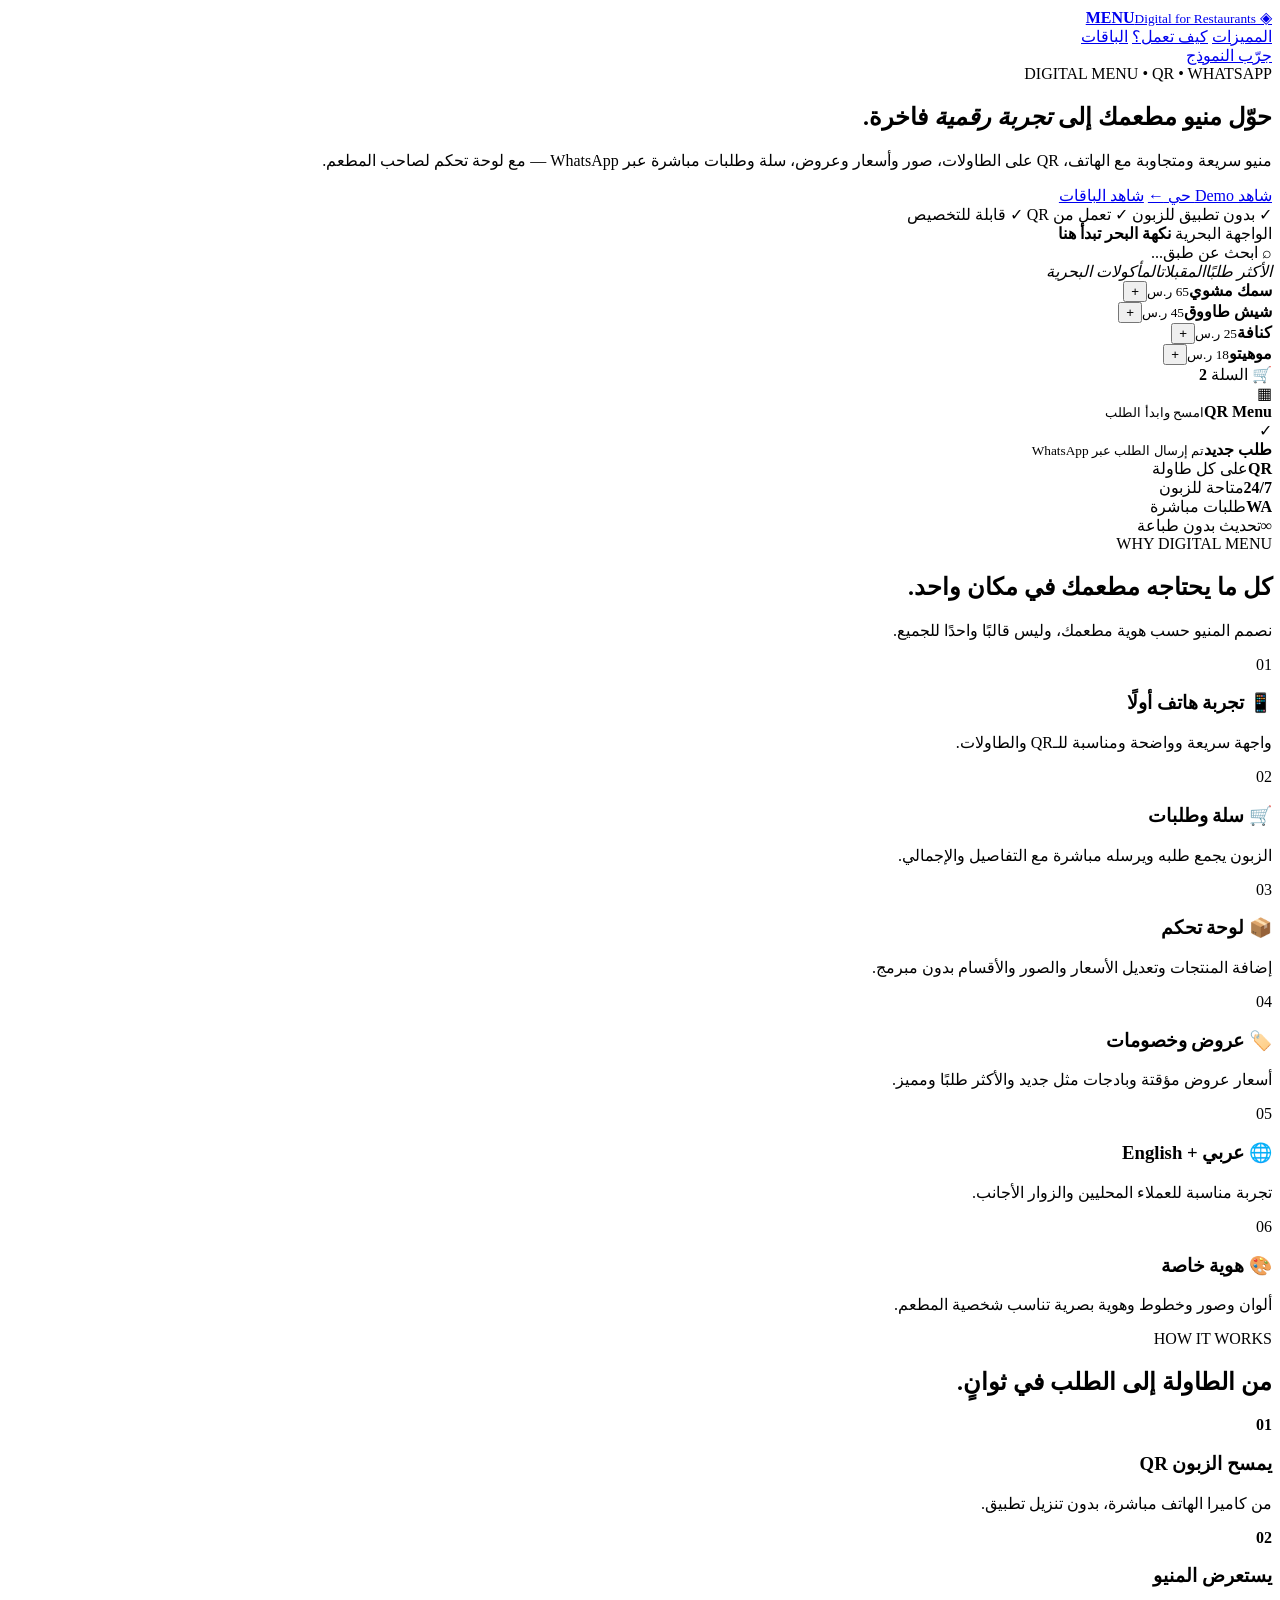
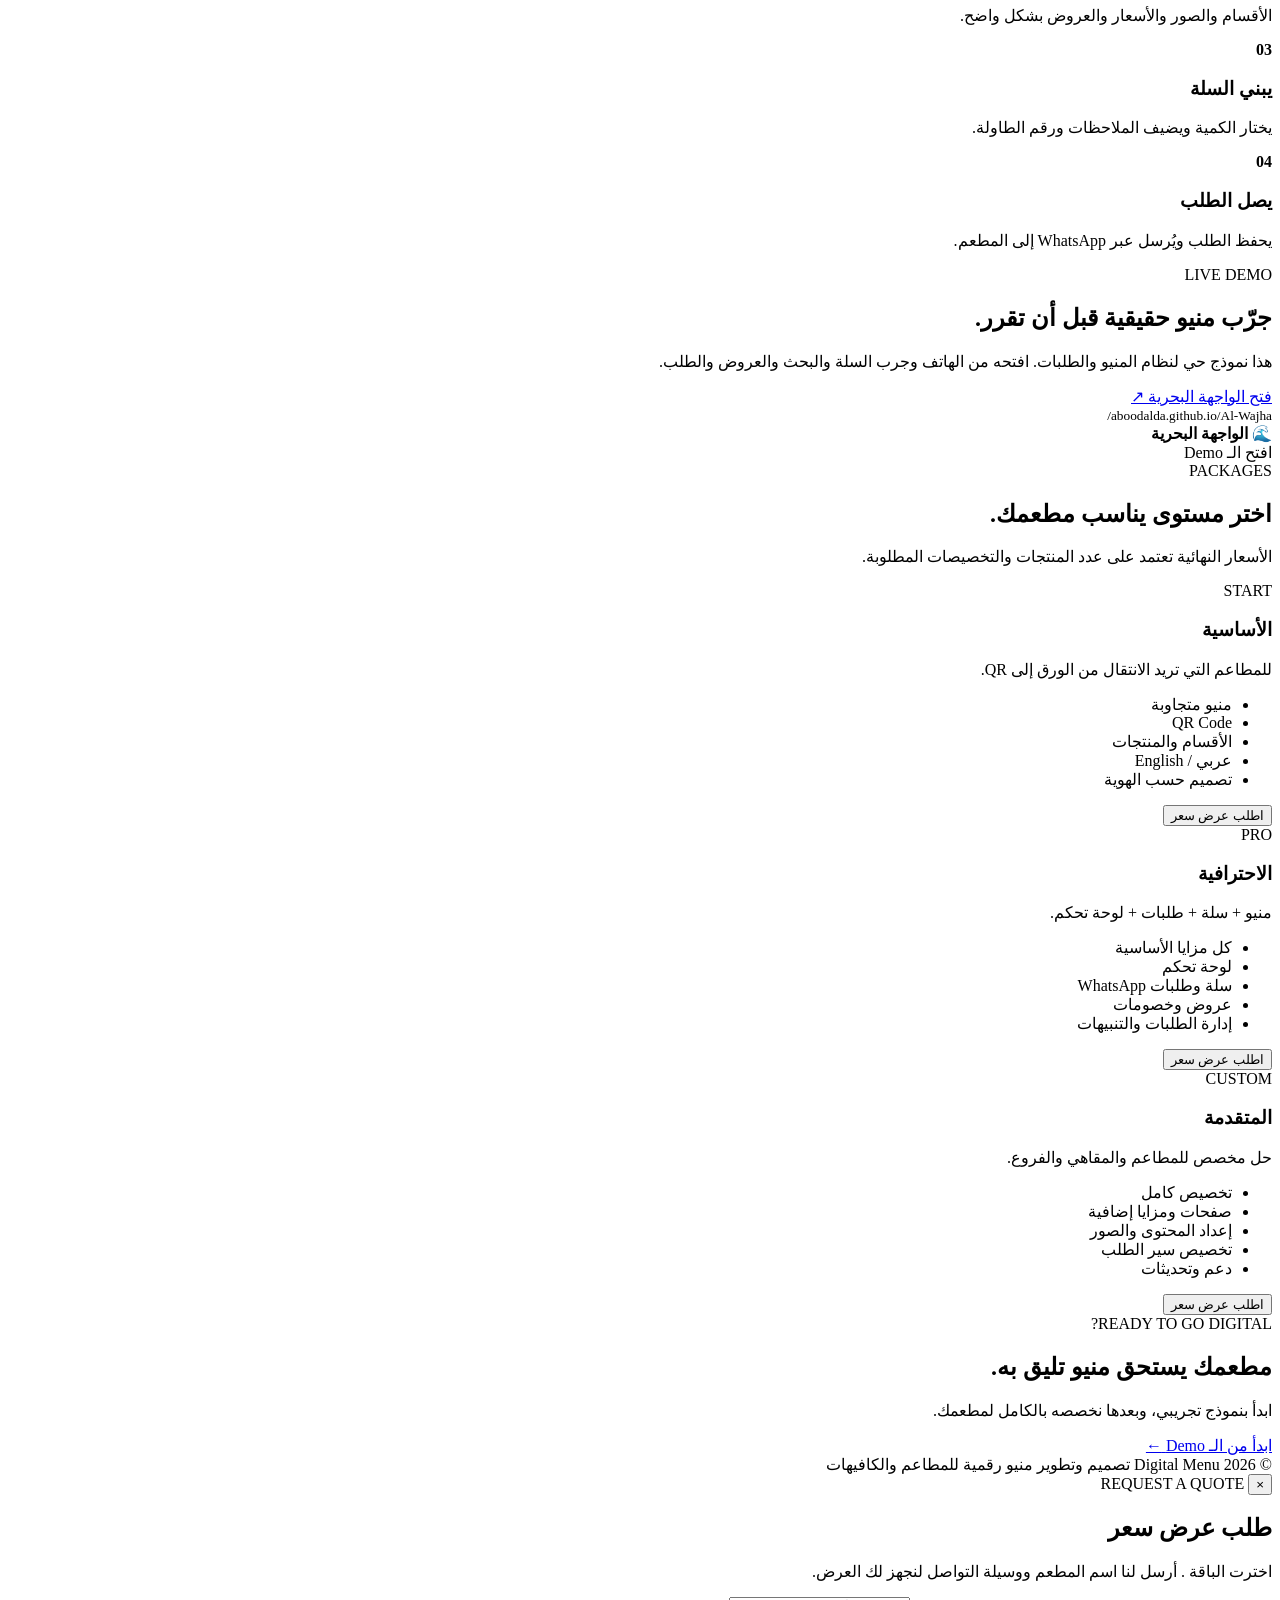
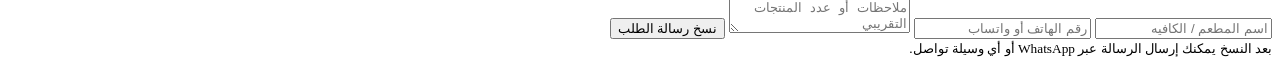
==== showcase/index.html @ 5ffd455a "Create sales showcase landing page" ====
<!doctype html>
<html lang="ar" dir="rtl">
<head>
  <meta charset="utf-8">
  <meta name="viewport" content="width=device-width,initial-scale=1,viewport-fit=cover">
  <meta name="theme-color" content="#071521">
  <meta name="description" content="منيو رقمية احترافية للمطاعم والكافيهات — QR، عروض، سلة، طلبات واتساب ولوحة تحكم.">
  <title>منيو رقمية احترافية للمطاعم والكافيهات</title>
  <link rel="preconnect" href="https://fonts.googleapis.com">
  <link rel="preconnect" href="https://fonts.gstatic.com" crossorigin>
  <link href="https://fonts.googleapis.com/css2?family=Cairo:wght@400;500;600;700;800&family=Playfair+Display:wght@600;700&display=swap" rel="stylesheet">
  <link rel="stylesheet" href="style.css?v=1">
</head>
<body>
  <header class="topbar">
    <a class="brand" href="#top" aria-label="العودة للبداية">
      <span class="brand-mark">◈</span>
      <span><b>MENU</b><small>Digital for Restaurants</small></span>
    </a>
    <nav>
      <a href="#features">المميزات</a>
      <a href="#how">كيف تعمل؟</a>
      <a href="#pricing">الباقات</a>
    </nav>
    <a class="nav-cta" href="#demo">جرّب النموذج</a>
  </header>

  <main id="top">
    <section class="hero">
      <div class="hero-glow"></div>
      <div class="hero-copy">
        <span class="eyebrow">DIGITAL MENU • QR • WHATSAPP</span>
        <h1>حوّل منيو مطعمك إلى <em>تجربة رقمية</em> فاخرة.</h1>
        <p>منيو سريعة ومتجاوبة مع الهاتف، QR على الطاولات، صور وأسعار وعروض، سلة وطلبات مباشرة عبر WhatsApp — مع لوحة تحكم لصاحب المطعم.</p>
        <div class="hero-actions">
          <a class="btn primary" href="#demo">شاهد Demo حي <span>←</span></a>
          <a class="btn ghost" href="#pricing">شاهد الباقات</a>
        </div>
        <div class="trust-row">
          <span>✓ بدون تطبيق للزبون</span>
          <span>✓ تعمل من QR</span>
          <span>✓ قابلة للتخصيص</span>
        </div>
      </div>

      <div class="phone-stage" aria-label="معاينة المنيو">
        <div class="phone">
          <div class="phone-notch"></div>
          <div class="screen">
            <div class="mini-hero">
              <span>الواجهة البحرية</span>
              <b>نكهة البحر تبدأ هنا</b>
            </div>
            <div class="mini-search">⌕ ابحث عن طبق...</div>
            <div class="mini-chips"><i>الأكثر طلبًا</i><i>المقبلات</i><i>المأكولات البحرية</i></div>
            <div class="mini-grid">
              <article><div class="food f1"></div><b>سمك مشوي</b><small>65 ر.س</small><button>+</button></article>
              <article><div class="food f2"></div><b>شيش طاووق</b><small>45 ر.س</small><button>+</button></article>
              <article><div class="food f3"></div><b>كنافة</b><small>25 ر.س</small><button>+</button></article>
              <article><div class="food f4"></div><b>موهيتو</b><small>18 ر.س</small><button>+</button></article>
            </div>
            <div class="mini-cart">🛒 السلة <strong>2</strong></div>
          </div>
        </div>
        <div class="float-card qr-card"><span>▦</span><div><b>QR Menu</b><small>امسح وابدأ الطلب</small></div></div>
        <div class="float-card order-card"><span>✓</span><div><b>طلب جديد</b><small>تم إرسال الطلب عبر WhatsApp</small></div></div>
      </div>
    </section>

    <section class="stats">
      <div><strong>QR</strong><span>على كل طاولة</span></div>
      <div><strong>24/7</strong><span>متاحة للزبون</span></div>
      <div><strong>WA</strong><span>طلبات مباشرة</span></div>
      <div><strong>∞</strong><span>تحديث بدون طباعة</span></div>
    </section>

    <section id="features" class="section">
      <div class="section-head">
        <span class="eyebrow">WHY DIGITAL MENU</span>
        <h2>كل ما يحتاجه مطعمك في مكان واحد.</h2>
        <p>نصمم المنيو حسب هوية مطعمك، وليس قالبًا واحدًا للجميع.</p>
      </div>
      <div class="feature-grid">
        <article class="feature"><span>01</span><h3>📱 تجربة هاتف أولًا</h3><p>واجهة سريعة وواضحة ومناسبة للـQR والطاولات.</p></article>
        <article class="feature"><span>02</span><h3>🛒 سلة وطلبات</h3><p>الزبون يجمع طلبه ويرسله مباشرة مع التفاصيل والإجمالي.</p></article>
        <article class="feature"><span>03</span><h3>📦 لوحة تحكم</h3><p>إضافة المنتجات وتعديل الأسعار والصور والأقسام بدون مبرمج.</p></article>
        <article class="feature"><span>04</span><h3>🏷️ عروض وخصومات</h3><p>أسعار عروض مؤقتة وبادجات مثل جديد والأكثر طلبًا ومميز.</p></article>
        <article class="feature"><span>05</span><h3>🌐 عربي + English</h3><p>تجربة مناسبة للعملاء المحليين والزوار الأجانب.</p></article>
        <article class="feature"><span>06</span><h3>🎨 هوية خاصة</h3><p>ألوان وصور وخطوط وهوية بصرية تناسب شخصية المطعم.</p></article>
      </div>
    </section>

    <section id="how" class="section dark-section">
      <div class="section-head">
        <span class="eyebrow">HOW IT WORKS</span>
        <h2>من الطاولة إلى الطلب في ثوانٍ.</h2>
      </div>
      <div class="steps">
        <div><b>01</b><h3>يمسح الزبون QR</h3><p>من كاميرا الهاتف مباشرة، بدون تنزيل تطبيق.</p></div>
        <div><b>02</b><h3>يستعرض المنيو</h3><p>الأقسام والصور والأسعار والعروض بشكل واضح.</p></div>
        <div><b>03</b><h3>يبني السلة</h3><p>يختار الكمية ويضيف الملاحظات ورقم الطاولة.</p></div>
        <div><b>04</b><h3>يصل الطلب</h3><p>يحفظ الطلب ويُرسل عبر WhatsApp إلى المطعم.</p></div>
      </div>
    </section>

    <section id="demo" class="demo-section">
      <div class="demo-copy">
        <span class="eyebrow">LIVE DEMO</span>
        <h2>جرّب منيو حقيقية قبل أن تقرر.</h2>
        <p>هذا نموذج حي لنظام المنيو والطلبات. افتحه من الهاتف وجرب السلة والبحث والعروض والطلب.</p>
        <a class="btn primary" href="https://aboodalda.github.io/Al-Wajha/" target="_blank" rel="noopener">فتح الواجهة البحرية ↗</a>
      </div>
      <div class="demo-preview">
        <div class="browser"><span></span><span></span><span></span><small>aboodalda.github.io/Al-Wajha/</small></div>
        <div class="preview-body">
          <div class="preview-logo">🌊 <b>الواجهة البحرية</b></div>
          <div class="preview-line wide"></div><div class="preview-line"></div>
          <div class="preview-cards"><i></i><i></i><i></i><i></i></div>
          <div class="preview-button">افتح الـ Demo</div>
        </div>
      </div>
    </section>

    <section id="pricing" class="section pricing-section">
      <div class="section-head">
        <span class="eyebrow">PACKAGES</span>
        <h2>اختر مستوى يناسب مطعمك.</h2>
        <p>الأسعار النهائية تعتمد على عدد المنتجات والتخصيصات المطلوبة.</p>
      </div>
      <div class="pricing">
        <article class="price-card"><span class="tag">START</span><h3>الأساسية</h3><p>للمطاعم التي تريد الانتقال من الورق إلى QR.</p><ul><li>منيو متجاوبة</li><li>QR Code</li><li>الأقسام والمنتجات</li><li>عربي / English</li><li>تصميم حسب الهوية</li></ul><button data-package="الأساسية">اطلب عرض سعر</button></article>
        <article class="price-card featured"><span class="tag">PRO</span><h3>الاحترافية</h3><p>منيو + سلة + طلبات + لوحة تحكم.</p><ul><li>كل مزايا الأساسية</li><li>لوحة تحكم</li><li>سلة وطلبات WhatsApp</li><li>عروض وخصومات</li><li>إدارة الطلبات والتنبيهات</li></ul><button data-package="الاحترافية">اطلب عرض سعر</button></article>
        <article class="price-card"><span class="tag">CUSTOM</span><h3>المتقدمة</h3><p>حل مخصص للمطاعم والمقاهي والفروع.</p><ul><li>تخصيص كامل</li><li>صفحات ومزايا إضافية</li><li>إعداد المحتوى والصور</li><li>تخصيص سير الطلب</li><li>دعم وتحديثات</li></ul><button data-package="المتقدمة">اطلب عرض سعر</button></article>
      </div>
    </section>

    <section class="cta">
      <div><span class="eyebrow">READY TO GO DIGITAL?</span><h2>مطعمك يستحق منيو تليق به.</h2><p>ابدأ بنموذج تجريبي، وبعدها نخصصه بالكامل لمطعمك.</p></div>
      <a class="btn primary" href="#demo">ابدأ من الـ Demo <span>←</span></a>
    </section>
  </main>

  <footer>
    <span>© 2026 Digital Menu</span>
    <span>تصميم وتطوير منيو رقمية للمطاعم والكافيهات</span>
  </footer>

  <div class="modal" id="contactModal" aria-hidden="true">
    <div class="modal-box">
      <button class="modal-close" aria-label="إغلاق">×</button>
      <span class="eyebrow">REQUEST A QUOTE</span>
      <h2>طلب عرض سعر</h2>
      <p>اخترت الباقة <strong id="selectedPackage"></strong>. أرسل لنا اسم المطعم ووسيلة التواصل لنجهز لك العرض.</p>
      <form id="leadForm">
        <input id="restaurantName" required maxlength="100" placeholder="اسم المطعم / الكافيه">
        <input id="contactInfo" required maxlength="120" placeholder="رقم الهاتف أو واتساب">
        <textarea id="leadNote" maxlength="500" placeholder="ملاحظات أو عدد المنتجات التقريبي"></textarea>
        <button class="btn primary" type="submit">نسخ رسالة الطلب</button>
      </form>
      <small class="modal-note">بعد النسخ يمكنك إرسال الرسالة عبر WhatsApp أو أي وسيلة تواصل.</small>
    </div>
  </div>

  <script src="app.js?v=1"></script>
</body>
</html>
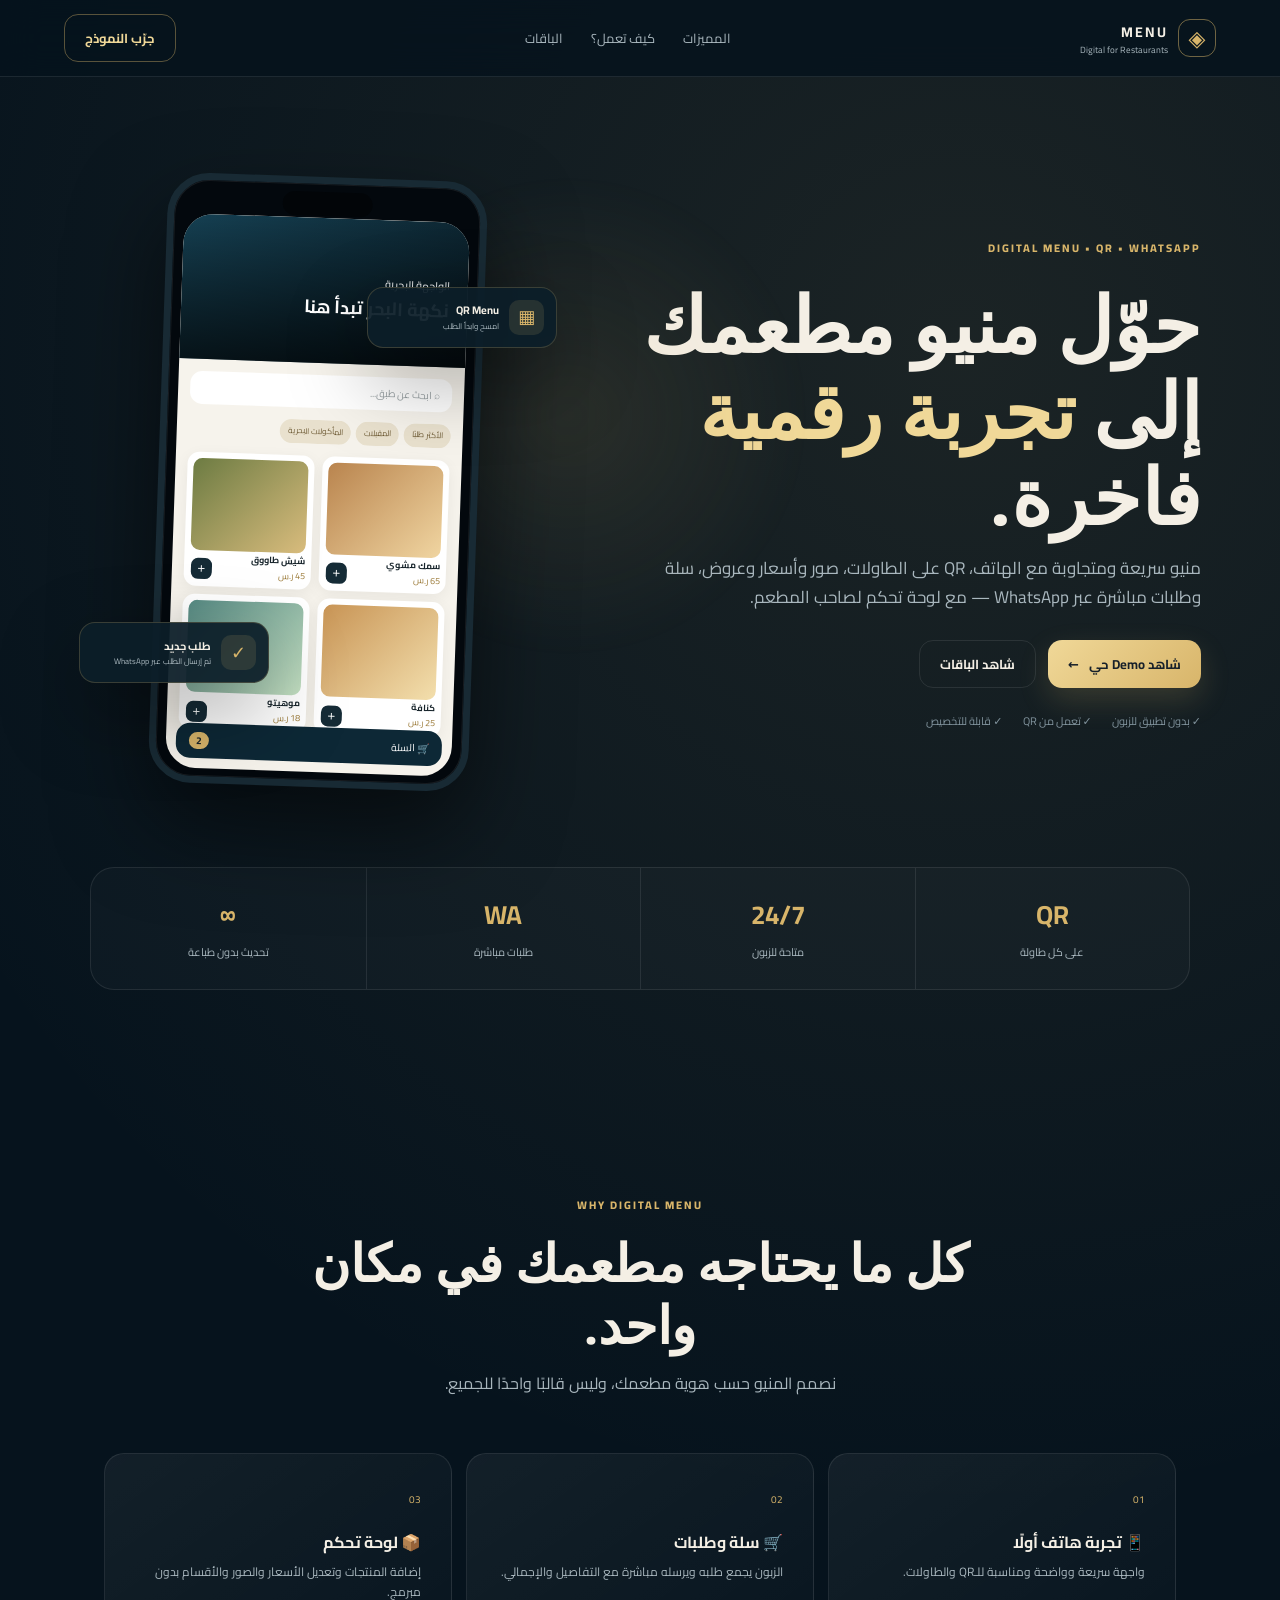
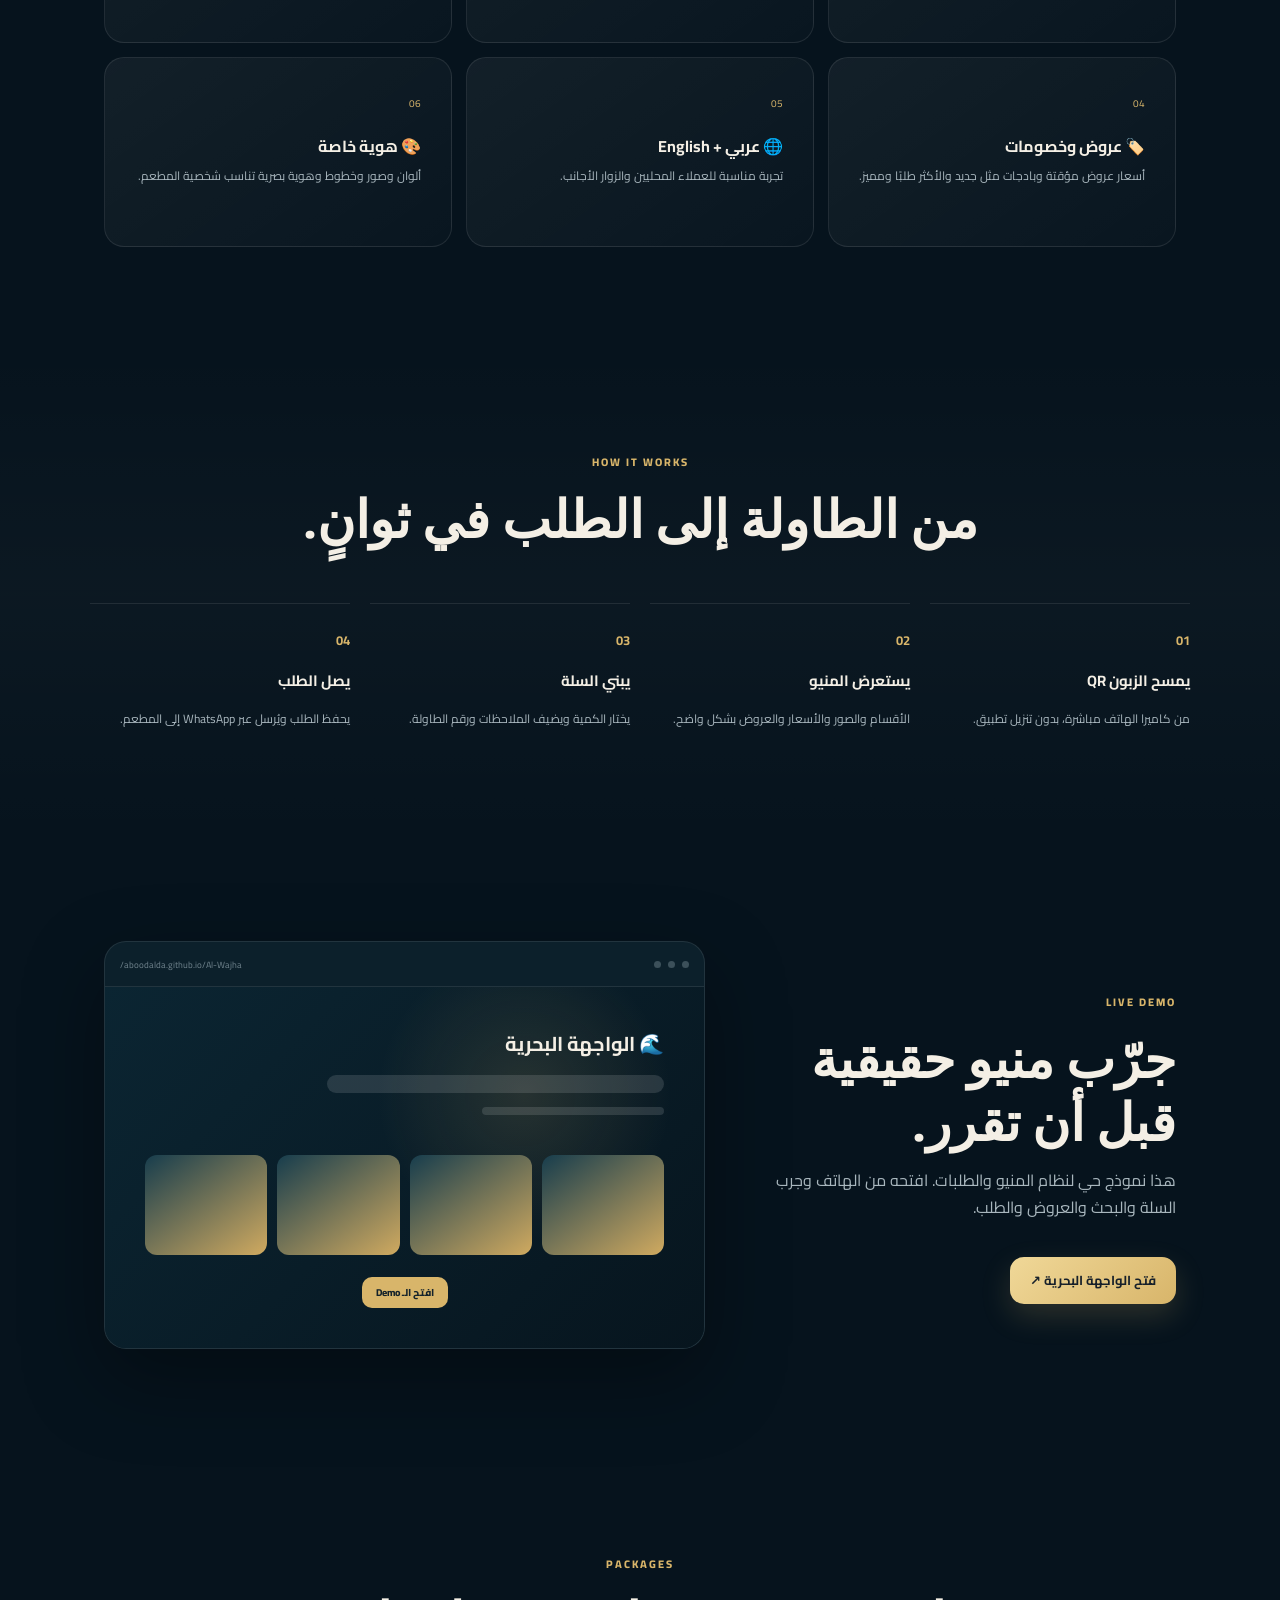
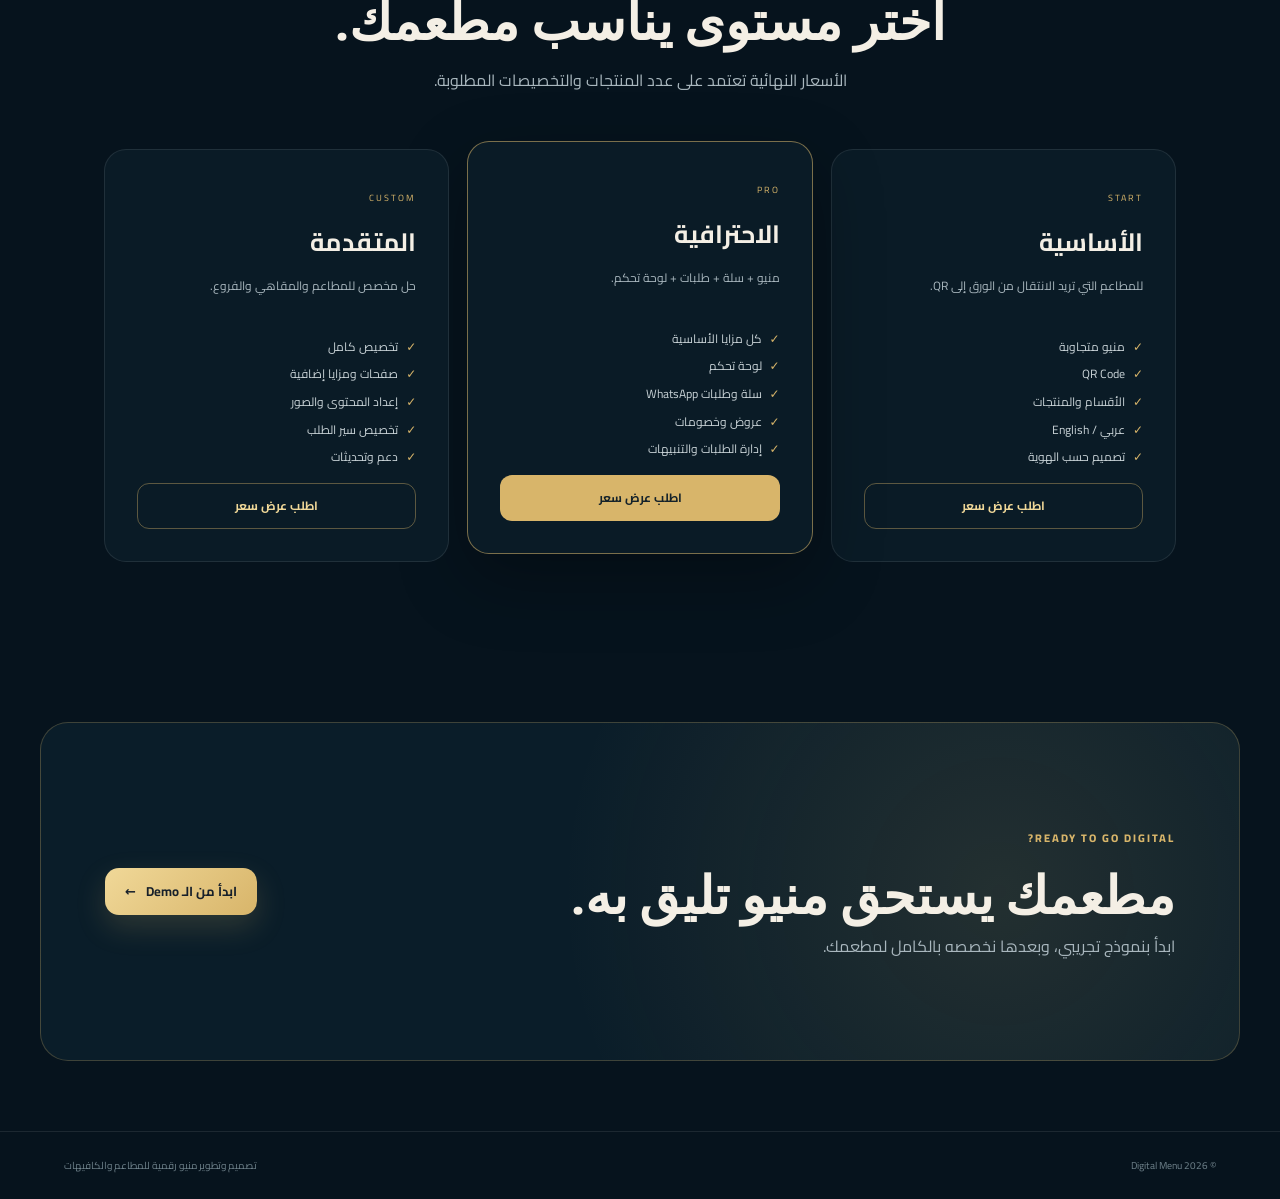
==== commit 05947a23: "Update quote button to WhatsApp" ====
--- a/showcase/index.html
+++ b/showcase/index.html
@@ -155,7 +155,7 @@
         <input id="restaurantName" required maxlength="100" placeholder="اسم المطعم / الكافيه">
         <input id="contactInfo" required maxlength="120" placeholder="رقم الهاتف أو واتساب">
         <textarea id="leadNote" maxlength="500" placeholder="ملاحظات أو عدد المنتجات التقريبي"></textarea>
-        <button class="btn primary" type="submit">نسخ رسالة الطلب</button>
+        <button class="btn primary" type="submit">📲 إرسال التفاصيل على WhatsApp</button>
       </form>
       <small class="modal-note">بعد النسخ يمكنك إرسال الرسالة عبر WhatsApp أو أي وسيلة تواصل.</small>
     </div>
--- a/showcase/style.css
+++ b/showcase/style.css
@@ -0,0 +1 @@
+:root{--bg:#06131d;--panel:#0b1d29;--panel2:#102735;--text:#f4efe5;--muted:#a9b7be;--gold:#d8b56a;--gold2:#f0d898;--line:rgba(255,255,255,.09);--shadow:0 30px 80px rgba(0,0,0,.35)}*{box-sizing:border-box}html{scroll-behavior:smooth}body{margin:0;background:radial-gradient(circle at 75% 8%,rgba(216,181,106,.1),transparent 28%),var(--bg);color:var(--text);font-family:Cairo,system-ui,sans-serif;line-height:1.7}.topbar{position:sticky;top:0;z-index:20;display:flex;align-items:center;justify-content:space-between;padding:14px 5vw;background:rgba(6,19,29,.82);backdrop-filter:blur(18px);border-bottom:1px solid var(--line)}.brand{display:flex;gap:10px;align-items:center;color:inherit;text-decoration:none}.brand-mark{width:38px;height:38px;border:1px solid rgba(216,181,106,.5);display:grid;place-items:center;border-radius:12px;color:var(--gold);font-size:22px}.brand b{display:block;letter-spacing:2px;font-size:14px}.brand small{display:block;color:var(--muted);font-size:9px;line-height:1.2}.topbar nav{display:flex;gap:28px}.topbar nav a{color:var(--muted);text-decoration:none;font-size:13px}.nav-cta,.btn{display:inline-flex;align-items:center;justify-content:center;gap:10px;text-decoration:none;border-radius:14px;padding:12px 20px;font-weight:700;font-size:13px}.nav-cta{border:1px solid rgba(216,181,106,.4);color:var(--gold2)}.hero{min-height:760px;max-width:1250px;margin:auto;padding:100px 5vw 80px;display:grid;grid-template-columns:1.1fr .9fr;gap:60px;align-items:center;position:relative}.hero-glow{position:absolute;width:520px;height:520px;right:35%;top:10%;background:radial-gradient(circle,rgba(216,181,106,.11),transparent 65%);filter:blur(10px);pointer-events:none}.eyebrow{display:inline-block;color:var(--gold);letter-spacing:2px;font-size:11px;font-weight:800}.hero h1{font-family:"Playfair Display",serif;font-size:clamp(46px,6vw,78px);line-height:1.12;margin:18px 0}.hero h1 em{font-style:normal;color:var(--gold2)}.hero p{max-width:650px;color:var(--muted);font-size:17px}.hero-actions{display:flex;gap:12px;margin-top:28px}.btn.primary{background:linear-gradient(135deg,var(--gold2),var(--gold));color:#17202a;box-shadow:0 12px 30px rgba(216,181,106,.18)}.btn.ghost{border:1px solid var(--line);color:var(--text)}.trust-row{display:flex;gap:20px;flex-wrap:wrap;color:#82949e;font-size:11px;margin-top:24px}.phone-stage{position:relative;min-height:590px;display:grid;place-items:center}.phone{width:min(320px,75vw);height:610px;background:#03080d;border:7px solid #182a34;border-radius:42px;padding:10px;box-shadow:0 40px 90px rgba(0,0,0,.55),inset 0 0 0 1px rgba(255,255,255,.08);transform:rotate(2deg)}.phone-notch{width:90px;height:24px;background:#020508;border-radius:20px;margin:-2px auto 2px;position:relative;z-index:3}.screen{height:calc(100% - 22px);border-radius:30px;overflow:hidden;background:#f6f3ec;color:#17242b;position:relative}.mini-hero{height:145px;padding:55px 18px 10px;color:white;background:linear-gradient(180deg,rgba(0,0,0,.08),rgba(0,0,0,.65)),linear-gradient(135deg,#17465a,#0a1b24)}.mini-hero span{font-size:11px;display:block}.mini-hero b{font-size:18px}.mini-search{margin:12px;border-radius:12px;background:#fff;padding:8px 12px;color:#98a0a3;font-size:10px}.mini-chips{display:flex;gap:5px;padding:0 12px;overflow:hidden}.mini-chips i{font-style:normal;white-space:nowrap;padding:5px 8px;border-radius:20px;background:#e9e1ce;color:#6e5b35;font-size:8px}.mini-grid{display:grid;grid-template-columns:1fr 1fr;gap:8px;padding:12px}.mini-grid article{background:#fff;border-radius:12px;padding:6px;position:relative;box-shadow:0 4px 15px rgba(0,0,0,.06)}.food{height:92px;border-radius:9px;background:linear-gradient(135deg,#b9844e,#f0d5a1)}.f2{background:linear-gradient(135deg,#6c7b42,#d9bc7d)}.f3{background:linear-gradient(135deg,#c89455,#f3dfad)}.f4{background:linear-gradient(135deg,#568a83,#c4e0c2)}.mini-grid b,.mini-grid small{display:block;font-size:9px}.mini-grid small{color:#9c7b39}.mini-grid button{position:absolute;bottom:7px;left:7px;border:0;background:#152b36;color:white;width:21px;height:21px;border-radius:7px}.mini-cart{position:absolute;bottom:10px;left:10px;right:10px;background:#0d2836;color:white;padding:9px 13px;border-radius:14px;font-size:10px;display:flex;justify-content:space-between}.mini-cart strong{background:var(--gold);color:#18232a;padding:0 7px;border-radius:9px}.float-card{position:absolute;background:rgba(12,30,41,.94);border:1px solid rgba(216,181,106,.22);box-shadow:var(--shadow);border-radius:16px;padding:12px;display:flex;gap:10px;align-items:center;min-width:190px}.float-card span{width:35px;height:35px;border-radius:10px;background:rgba(216,181,106,.13);display:grid;place-items:center;color:var(--gold);font-size:18px}.float-card b,.float-card small{display:block}.float-card b{font-size:11px}.float-card small{font-size:8px;color:var(--muted)}.qr-card{right:0;top:18%}.order-card{left:0;bottom:17%}.stats{max-width:1100px;margin:0 auto 100px;border:1px solid var(--line);border-radius:24px;display:grid;grid-template-columns:repeat(4,1fr);background:rgba(255,255,255,.025);overflow:hidden}.stats div{padding:25px;text-align:center;border-left:1px solid var(--line)}.stats div:last-child{border-left:0}.stats strong{display:block;color:var(--gold);font-size:26px}.stats span{font-size:11px;color:var(--muted)}.section,.demo-section,.cta{max-width:1200px;margin:auto;padding:100px 5vw}.section-head{text-align:center;max-width:720px;margin:0 auto 55px}.section h2,.demo-section h2,.cta h2{font-family:"Playfair Display",serif;font-size:clamp(34px,5vw,52px);line-height:1.2;margin:12px 0}.section-head p,.demo-copy p{color:var(--muted)}.feature-grid{display:grid;grid-template-columns:repeat(3,1fr);gap:14px}.feature{background:linear-gradient(145deg,rgba(255,255,255,.055),rgba(255,255,255,.015));border:1px solid var(--line);padding:30px;border-radius:20px;min-height:190px}.feature span{color:var(--gold);font-size:10px}.feature h3{margin:18px 0 6px;font-size:16px}.feature p{color:var(--muted);font-size:12px;margin:0}.dark-section{max-width:none;background:linear-gradient(180deg,transparent,rgba(255,255,255,.025),transparent)}.dark-section>*{max-width:1100px;margin-left:auto;margin-right:auto}.steps{display:grid;grid-template-columns:repeat(4,1fr);gap:20px}.steps>div{border-top:1px solid var(--line);padding-top:22px}.steps b{color:var(--gold);font-size:13px}.steps h3{font-size:15px}.steps p{font-size:12px;color:var(--muted)}.demo-section{display:grid;grid-template-columns:.8fr 1.2fr;gap:70px;align-items:center}.demo-copy .btn{margin-top:20px}.demo-preview{border:1px solid var(--line);border-radius:22px;overflow:hidden;background:#0c202b;box-shadow:var(--shadow)}.browser{height:45px;display:flex;align-items:center;gap:7px;padding:0 15px;border-bottom:1px solid var(--line)}.browser>span{width:7px;height:7px;border-radius:50%;background:#3c505a}.browser small{margin-right:auto;color:#70838d;font-size:9px}.preview-body{padding:40px;min-height:330px;background:radial-gradient(circle at 70% 30%,rgba(216,181,106,.14),transparent 30%),linear-gradient(135deg,#0b2532,#07151e)}.preview-logo{font-size:20px}.preview-line{height:8px;width:35%;margin-top:14px;background:rgba(255,255,255,.12);border-radius:10px}.preview-line.wide{width:65%;height:18px}.preview-cards{display:grid;grid-template-columns:repeat(4,1fr);gap:10px;margin-top:40px}.preview-cards i{height:100px;border-radius:12px;background:linear-gradient(145deg,#173d4d,#d0aa60)}.preview-button{margin:22px auto 0;width:max-content;background:var(--gold);color:#15232b;border-radius:10px;padding:7px 14px;font-size:10px;font-weight:800}.pricing{display:grid;grid-template-columns:repeat(3,1fr);gap:18px}.price-card{position:relative;background:#0a1b26;border:1px solid var(--line);border-radius:22px;padding:32px}.price-card.featured{border-color:rgba(216,181,106,.55);transform:translateY(-8px);box-shadow:0 25px 70px rgba(0,0,0,.3)}.tag{font-size:9px;color:var(--gold);letter-spacing:2px}.price-card h3{font-size:25px;margin:12px 0}.price-card p{color:var(--muted);font-size:12px;min-height:45px}.price-card ul{padding:0;list-style:none;color:#c8d2d6;font-size:12px;line-height:2.3}.price-card li:before{content:"✓";color:var(--gold);margin-left:8px}.price-card button{width:100%;padding:12px;border-radius:12px;border:1px solid rgba(216,181,106,.4);background:transparent;color:var(--gold2);font:inherit;font-size:12px;font-weight:700;cursor:pointer}.featured button{background:var(--gold);color:#14222a}.cta{margin-top:60px;margin-bottom:70px;border:1px solid rgba(216,181,106,.25);border-radius:28px;background:radial-gradient(circle at 80% 50%,rgba(216,181,106,.12),transparent 45%),#0a1d29;display:flex;align-items:center;justify-content:space-between;gap:30px}.cta h2{margin-bottom:8px}.cta p{color:var(--muted);margin:0}footer{border-top:1px solid var(--line);padding:25px 5vw;display:flex;justify-content:space-between;color:#6f828b;font-size:10px}.modal{position:fixed;inset:0;background:rgba(0,0,0,.7);backdrop-filter:blur(10px);display:none;place-items:center;padding:20px;z-index:50}.modal.open{display:grid}.modal-box{position:relative;width:min(520px,100%);background:#0a1c27;border:1px solid var(--line);border-radius:24px;padding:35px;box-shadow:var(--shadow)}.modal-close{position:absolute;left:18px;top:15px;border:0;background:none;color:#9fb0b8;font-size:28px;cursor:pointer}.modal-box h2{font-family:"Playfair Display",serif;font-size:32px;margin:8px 0}.modal-box p{color:var(--muted);font-size:12px}.modal-box input,.modal-box textarea{width:100%;margin-top:10px;padding:13px;border-radius:12px;border:1px solid var(--line);background:#07151e;color:white;font:inherit;font-size:12px;outline:none}.modal-box textarea{min-height:100px;resize:vertical}.modal-box form .btn{width:100%;border:0;margin-top:12px;cursor:pointer}.modal-note{display:block;color:#70838d;font-size:9px;margin-top:10px}@media(max-width:900px){.topbar nav{display:none}.hero{grid-template-columns:1fr;padding-top:70px;text-align:center}.hero p{margin:0 auto}.hero-actions,.trust-row{justify-content:center}.phone-stage{min-height:650px}.qr-card{right:3%;top:12%}.order-card{left:3%;bottom:10%}.stats{margin-left:20px;margin-right:20px}.feature-grid,.steps,.pricing{grid-template-columns:1fr 1fr}.demo-section{grid-template-columns:1fr;gap:40px}.cta{margin-left:20px;margin-right:20px}.cta{flex-direction:column;align-items:flex-start}}@media(max-width:600px){.topbar{padding:11px 18px}.nav-cta{font-size:10px;padding:9px 12px}.hero{padding:60px 20px 30px;min-height:auto}.hero h1{font-size:44px}.hero p{font-size:14px}.hero-actions{flex-direction:column}.phone-stage{transform:scale(.9);margin:-20px 0 -30px}.float-card{min-width:155px;padding:9px}.qr-card{right:-2%}.order-card{left:-2%}.stats{grid-template-columns:1fr 1fr;margin-bottom:40px}.stats div{border-left:1px solid var(--line);border-bottom:1px solid var(--line)}.feature-grid,.steps,.pricing{grid-template-columns:1fr}.section,.demo-section,.cta{padding:70px 20px}.price-card.featured{transform:none}.preview-cards{grid-template-columns:1fr 1fr}.cta{margin-left:0;margin-right:0;border-radius:20px}footer{flex-direction:column;gap:8px}.modal-box{padding:28px 20px}}
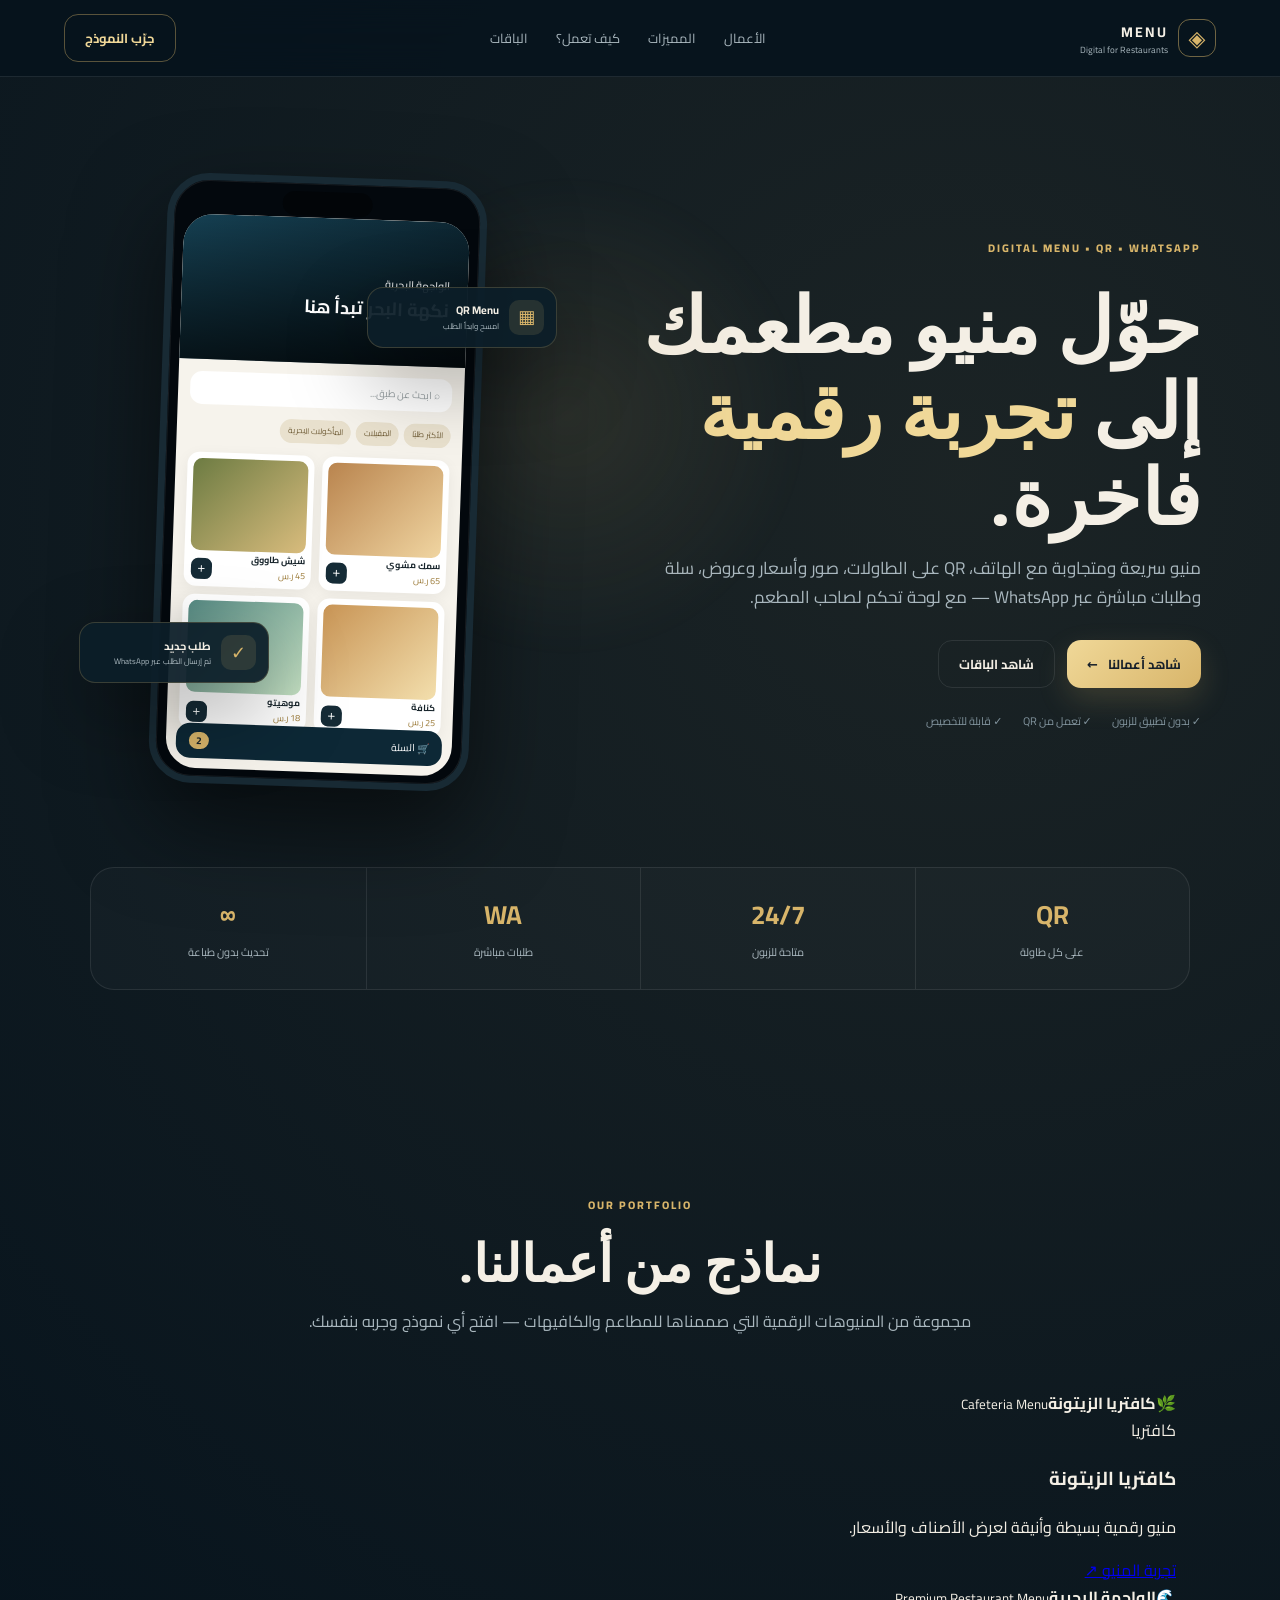
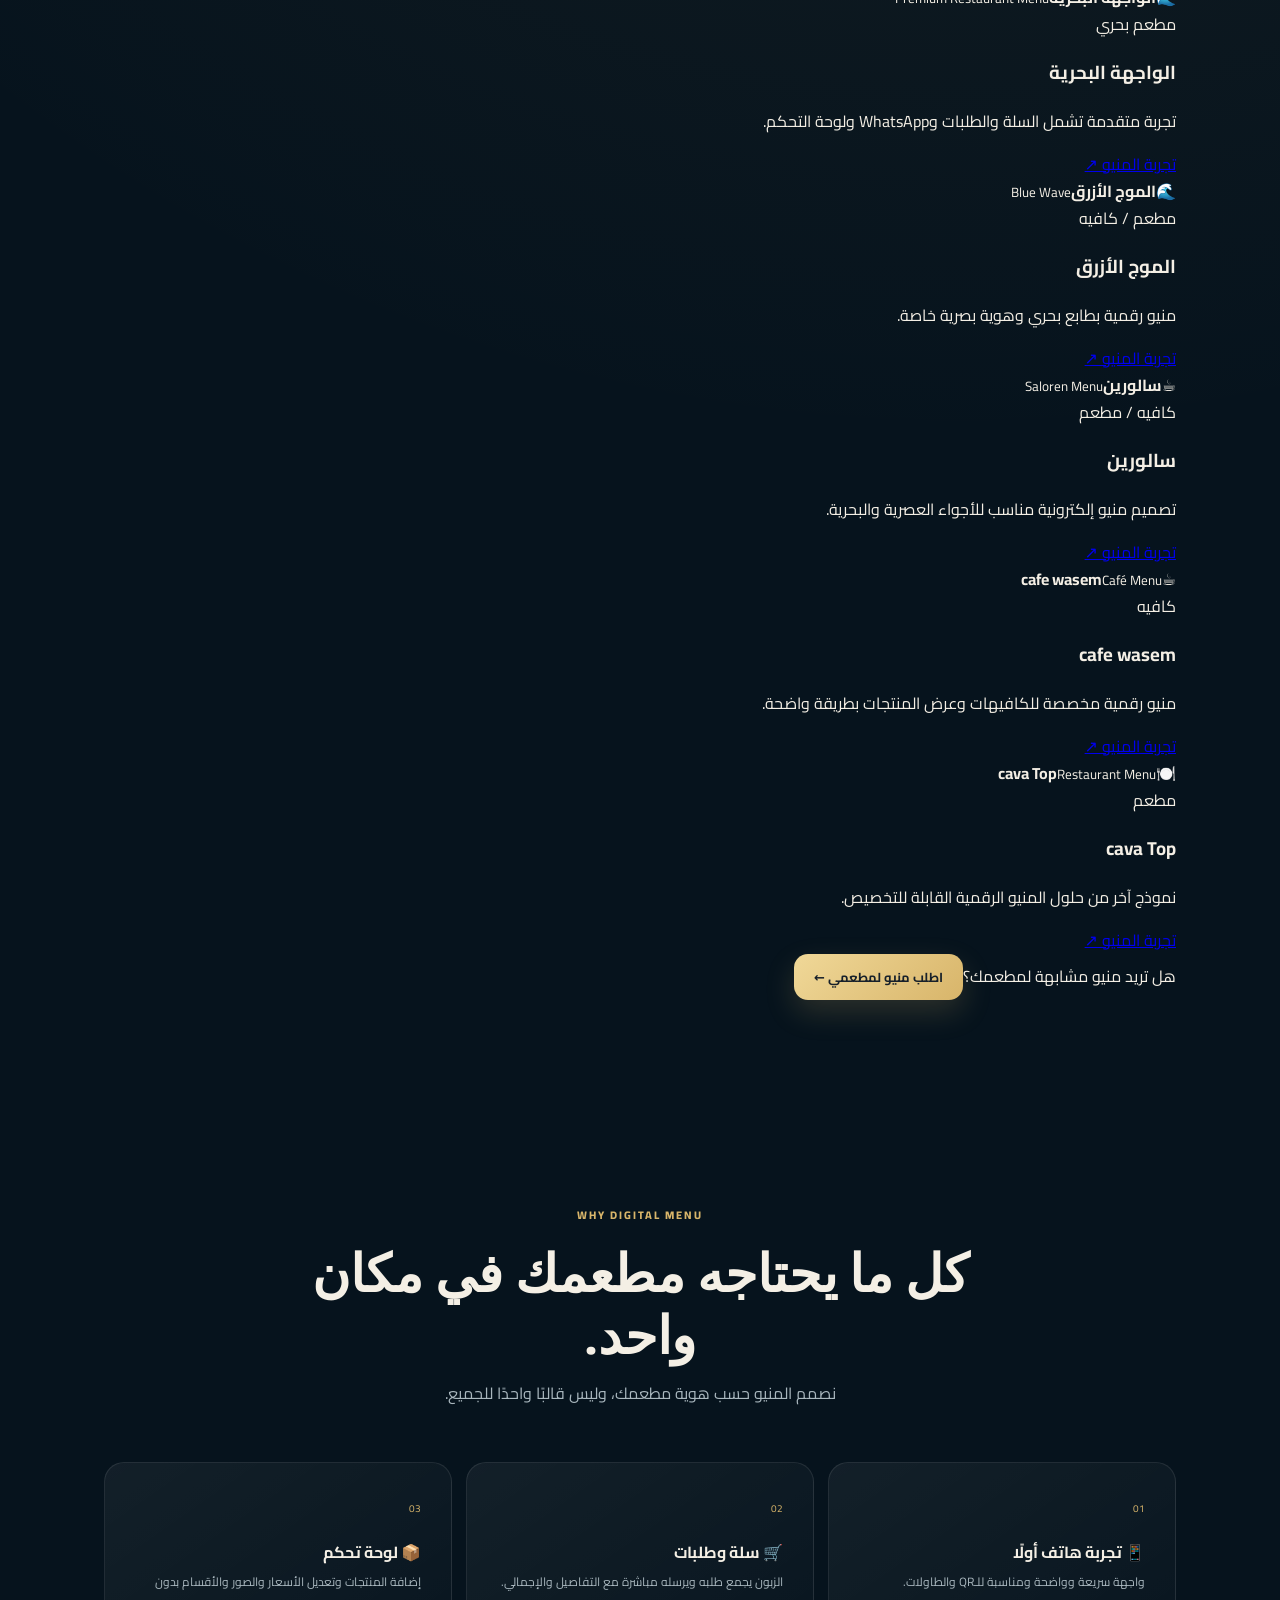
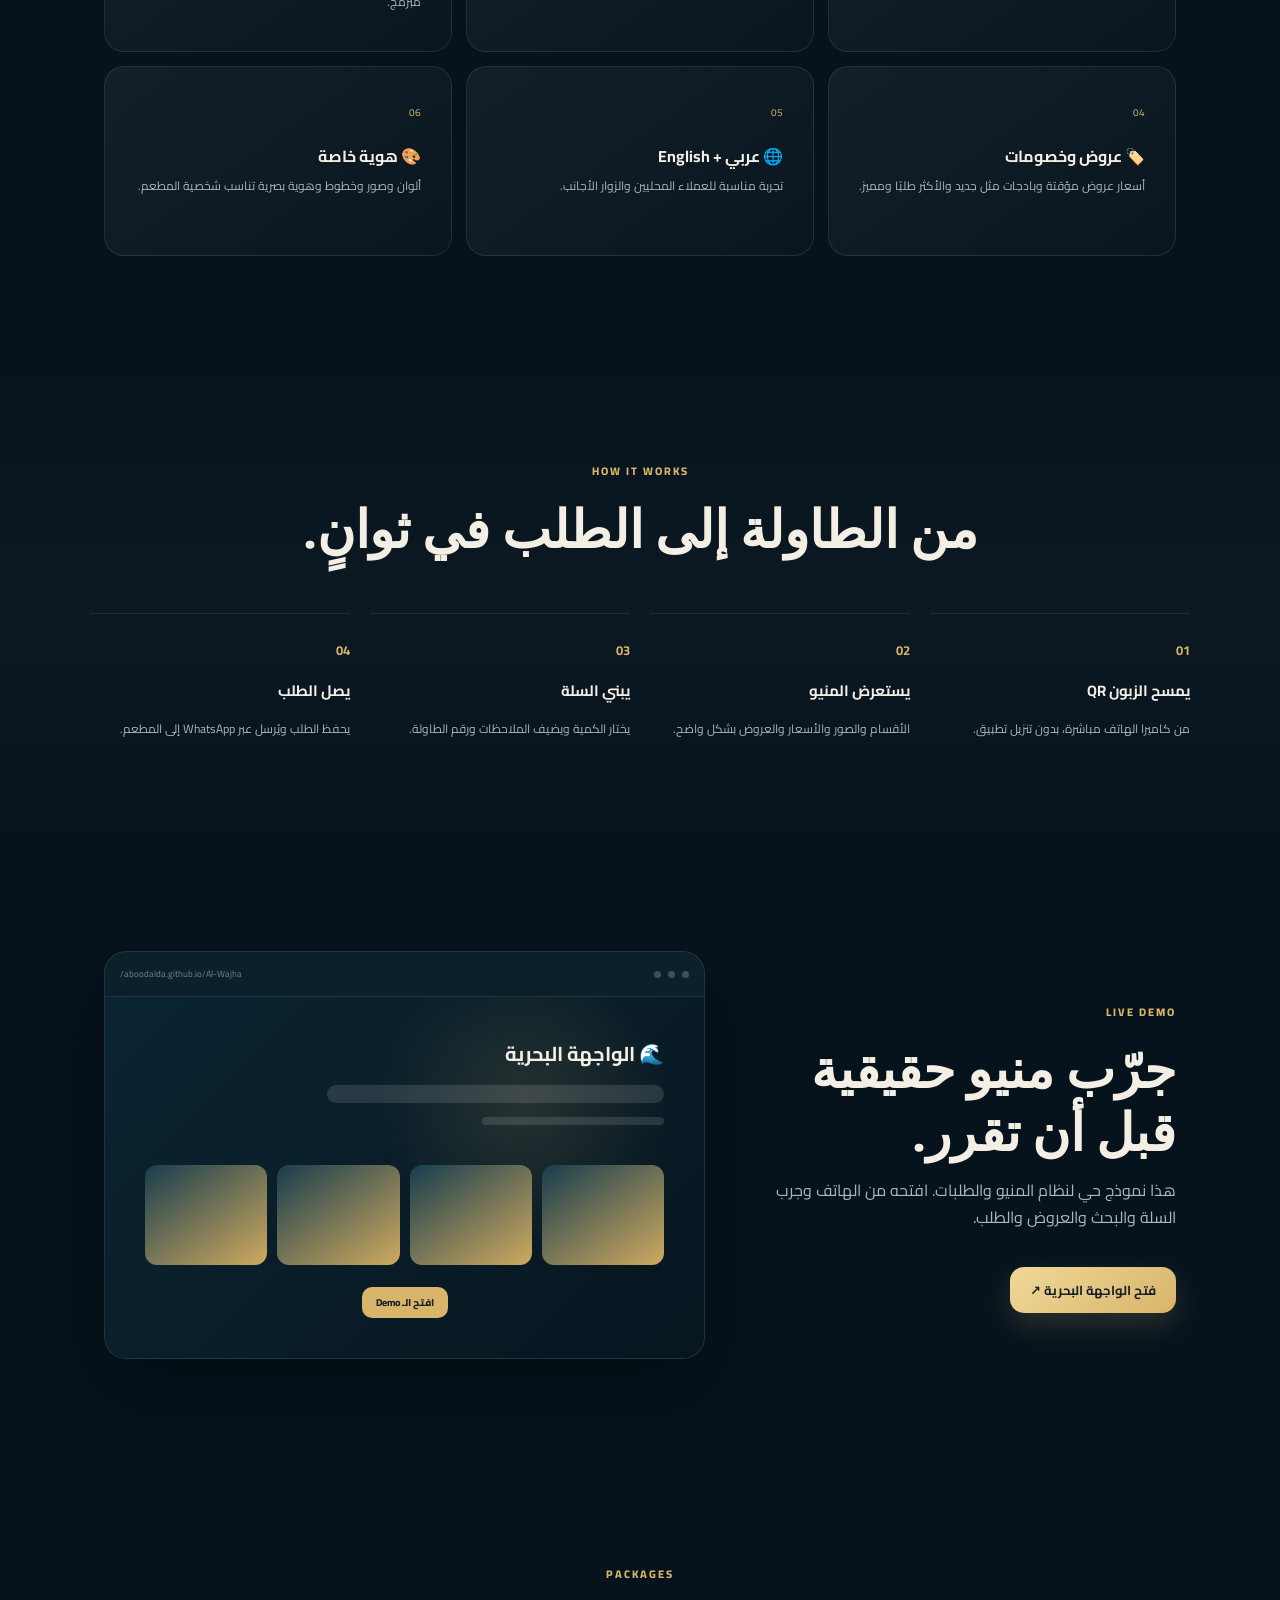
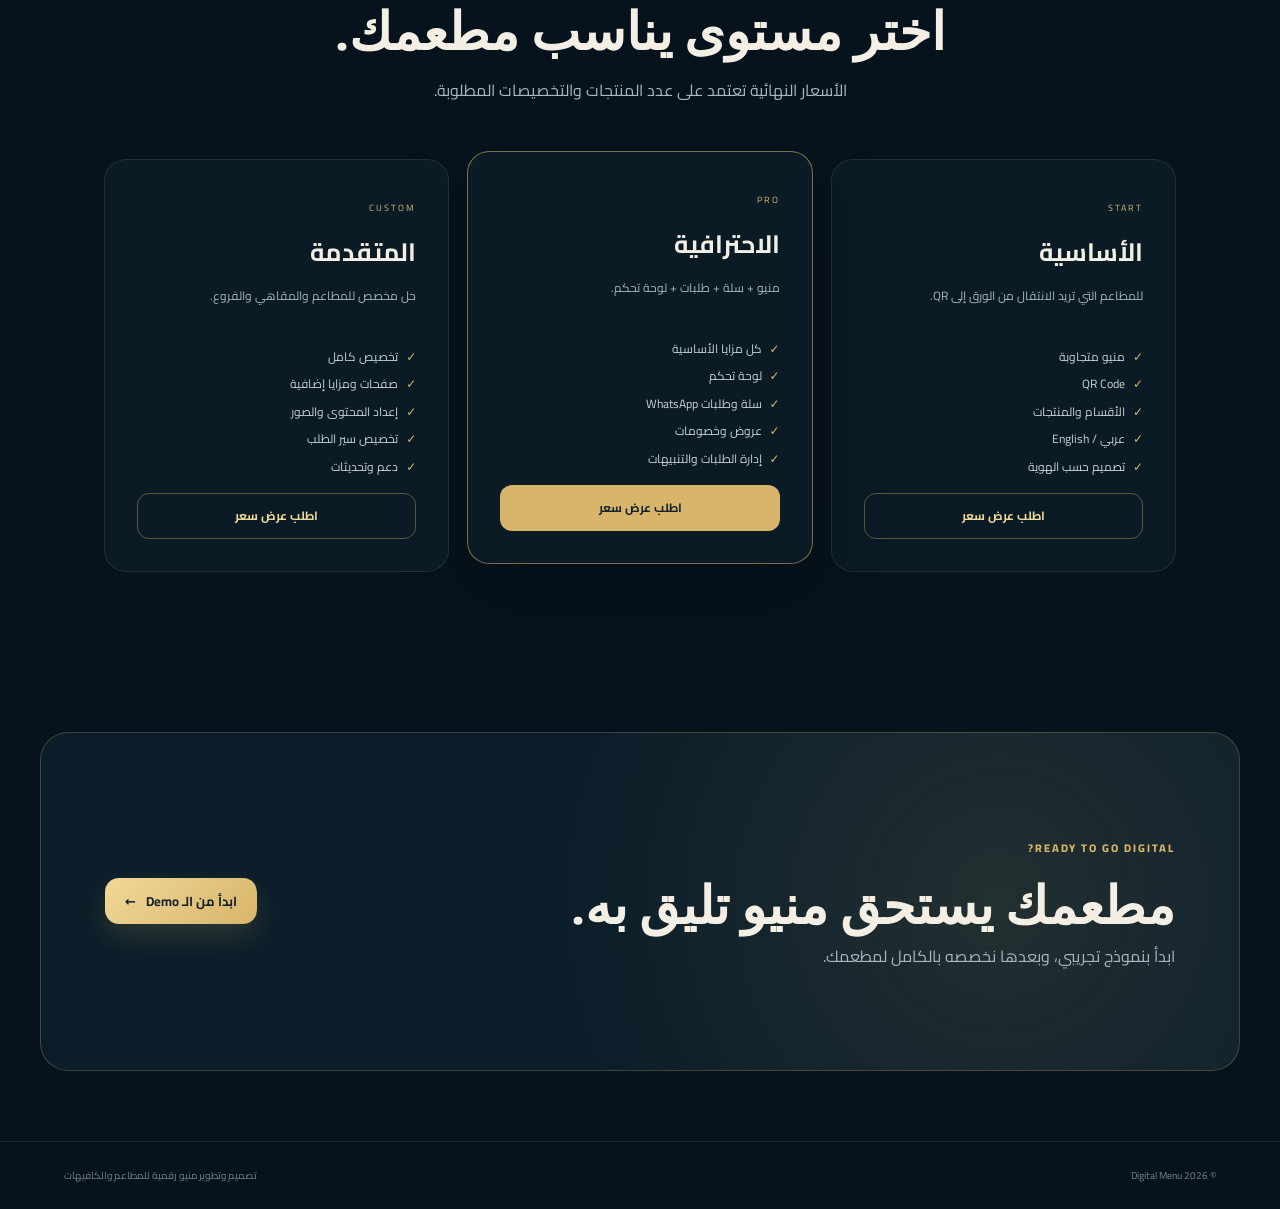
==== commit 71aa1f0c: "Turn showcase into digital menu portfolio" ====
--- a/showcase/index.html
+++ b/showcase/index.html
@@ -18,7 +18,7 @@
       <span><b>MENU</b><small>Digital for Restaurants</small></span>
     </a>
     <nav>
-      <a href="#features">المميزات</a>
+      <a href="#portfolio">الأعمال</a><a href="#features">المميزات</a>
       <a href="#how">كيف تعمل؟</a>
       <a href="#pricing">الباقات</a>
     </nav>
@@ -33,7 +33,7 @@
         <h1>حوّل منيو مطعمك إلى <em>تجربة رقمية</em> فاخرة.</h1>
         <p>منيو سريعة ومتجاوبة مع الهاتف، QR على الطاولات، صور وأسعار وعروض، سلة وطلبات مباشرة عبر WhatsApp — مع لوحة تحكم لصاحب المطعم.</p>
         <div class="hero-actions">
-          <a class="btn primary" href="#demo">شاهد Demo حي <span>←</span></a>
+          <a class="btn primary" href="#portfolio">شاهد أعمالنا <span>←</span></a>
           <a class="btn ghost" href="#pricing">شاهد الباقات</a>
         </div>
         <div class="trust-row">
@@ -74,6 +74,42 @@
       <div><strong>∞</strong><span>تحديث بدون طباعة</span></div>
     </section>
 
+    
+    <section id="portfolio" class="section portfolio-section">
+      <div class="section-head">
+        <span class="eyebrow">OUR PORTFOLIO</span>
+        <h2>نماذج من أعمالنا.</h2>
+        <p>مجموعة من المنيوهات الرقمية التي صممناها للمطاعم والكافيهات — افتح أي نموذج وجربه بنفسك.</p>
+      </div>
+      <div class="portfolio-grid">
+        <article class="portfolio-card featured-work">
+          <div class="portfolio-visual olive"><span>🌿</span><b>كافتريا الزيتونة</b><small>Cafeteria Menu</small></div>
+          <div class="portfolio-body"><span class="work-type">كافتريا</span><h3>كافتريا الزيتونة</h3><p>منيو رقمية بسيطة وأنيقة لعرض الأصناف والأسعار.</p><a href="https://aboodalda.github.io/menu/" target="_blank" rel="noopener">تجربة المنيو ↗</a></div>
+        </article>
+        <article class="portfolio-card featured-work">
+          <div class="portfolio-visual sea"><span>🌊</span><b>الواجهة البحرية</b><small>Premium Restaurant Menu</small></div>
+          <div class="portfolio-body"><span class="work-type">مطعم بحري</span><h3>الواجهة البحرية</h3><p>تجربة متقدمة تشمل السلة والطلبات وWhatsApp ولوحة التحكم.</p><a href="https://aboodalda.github.io/Al-Wajha/" target="_blank" rel="noopener">تجربة المنيو ↗</a></div>
+        </article>
+        <article class="portfolio-card">
+          <div class="portfolio-visual blue"><span>🌊</span><b>الموج الأزرق</b><small>Blue Wave</small></div>
+          <div class="portfolio-body"><span class="work-type">مطعم / كافيه</span><h3>الموج الأزرق</h3><p>منيو رقمية بطابع بحري وهوية بصرية خاصة.</p><a href="https://aboodalda.github.io/bluewave/#info" target="_blank" rel="noopener">تجربة المنيو ↗</a></div>
+        </article>
+        <article class="portfolio-card">
+          <div class="portfolio-visual sand"><span>☕</span><b>سالورين</b><small>Saloren Menu</small></div>
+          <div class="portfolio-body"><span class="work-type">كافيه / مطعم</span><h3>سالورين</h3><p>تصميم منيو إلكترونية مناسب للأجواء العصرية والبحرية.</p><a href="https://aboodalda.github.io/saloren-menu/" target="_blank" rel="noopener">تجربة المنيو ↗</a></div>
+        </article>
+        <article class="portfolio-card">
+          <div class="portfolio-visual wasem"><span>☕</span><b>cafe wasem</b><small>Café Menu</small></div>
+          <div class="portfolio-body"><span class="work-type">كافيه</span><h3>cafe wasem</h3><p>منيو رقمية مخصصة للكافيهات وعرض المنتجات بطريقة واضحة.</p><a href="https://aboodalda.github.io/menu1/" target="_blank" rel="noopener">تجربة المنيو ↗</a></div>
+        </article>
+        <article class="portfolio-card">
+          <div class="portfolio-visual cava"><span>🍽️</span><b>cava Top</b><small>Restaurant Menu</small></div>
+          <div class="portfolio-body"><span class="work-type">مطعم</span><h3>cava Top</h3><p>نموذج آخر من حلول المنيو الرقمية القابلة للتخصيص.</p><a href="https://aboodalda.github.io/cava-top/#menu" target="_blank" rel="noopener">تجربة المنيو ↗</a></div>
+        </article>
+      </div>
+      <div class="portfolio-cta"><span>هل تريد منيو مشابهة لمطعمك؟</span><a class="btn primary" href="#pricing">اطلب منيو لمطعمي ←</a></div>
+    </section>
+
     <section id="features" class="section">
       <div class="section-head">
         <span class="eyebrow">WHY DIGITAL MENU</span>
@@ -157,7 +193,7 @@
         <textarea id="leadNote" maxlength="500" placeholder="ملاحظات أو عدد المنتجات التقريبي"></textarea>
         <button class="btn primary" type="submit">📲 إرسال التفاصيل على WhatsApp</button>
       </form>
-      <small class="modal-note">بعد النسخ يمكنك إرسال الرسالة عبر WhatsApp أو أي وسيلة تواصل.</small>
+      <small class="modal-note">ستفتح لك محادثة WhatsApp مباشرة مع فريق المنيو لإرسال التفاصيل.</small>
     </div>
   </div>
 
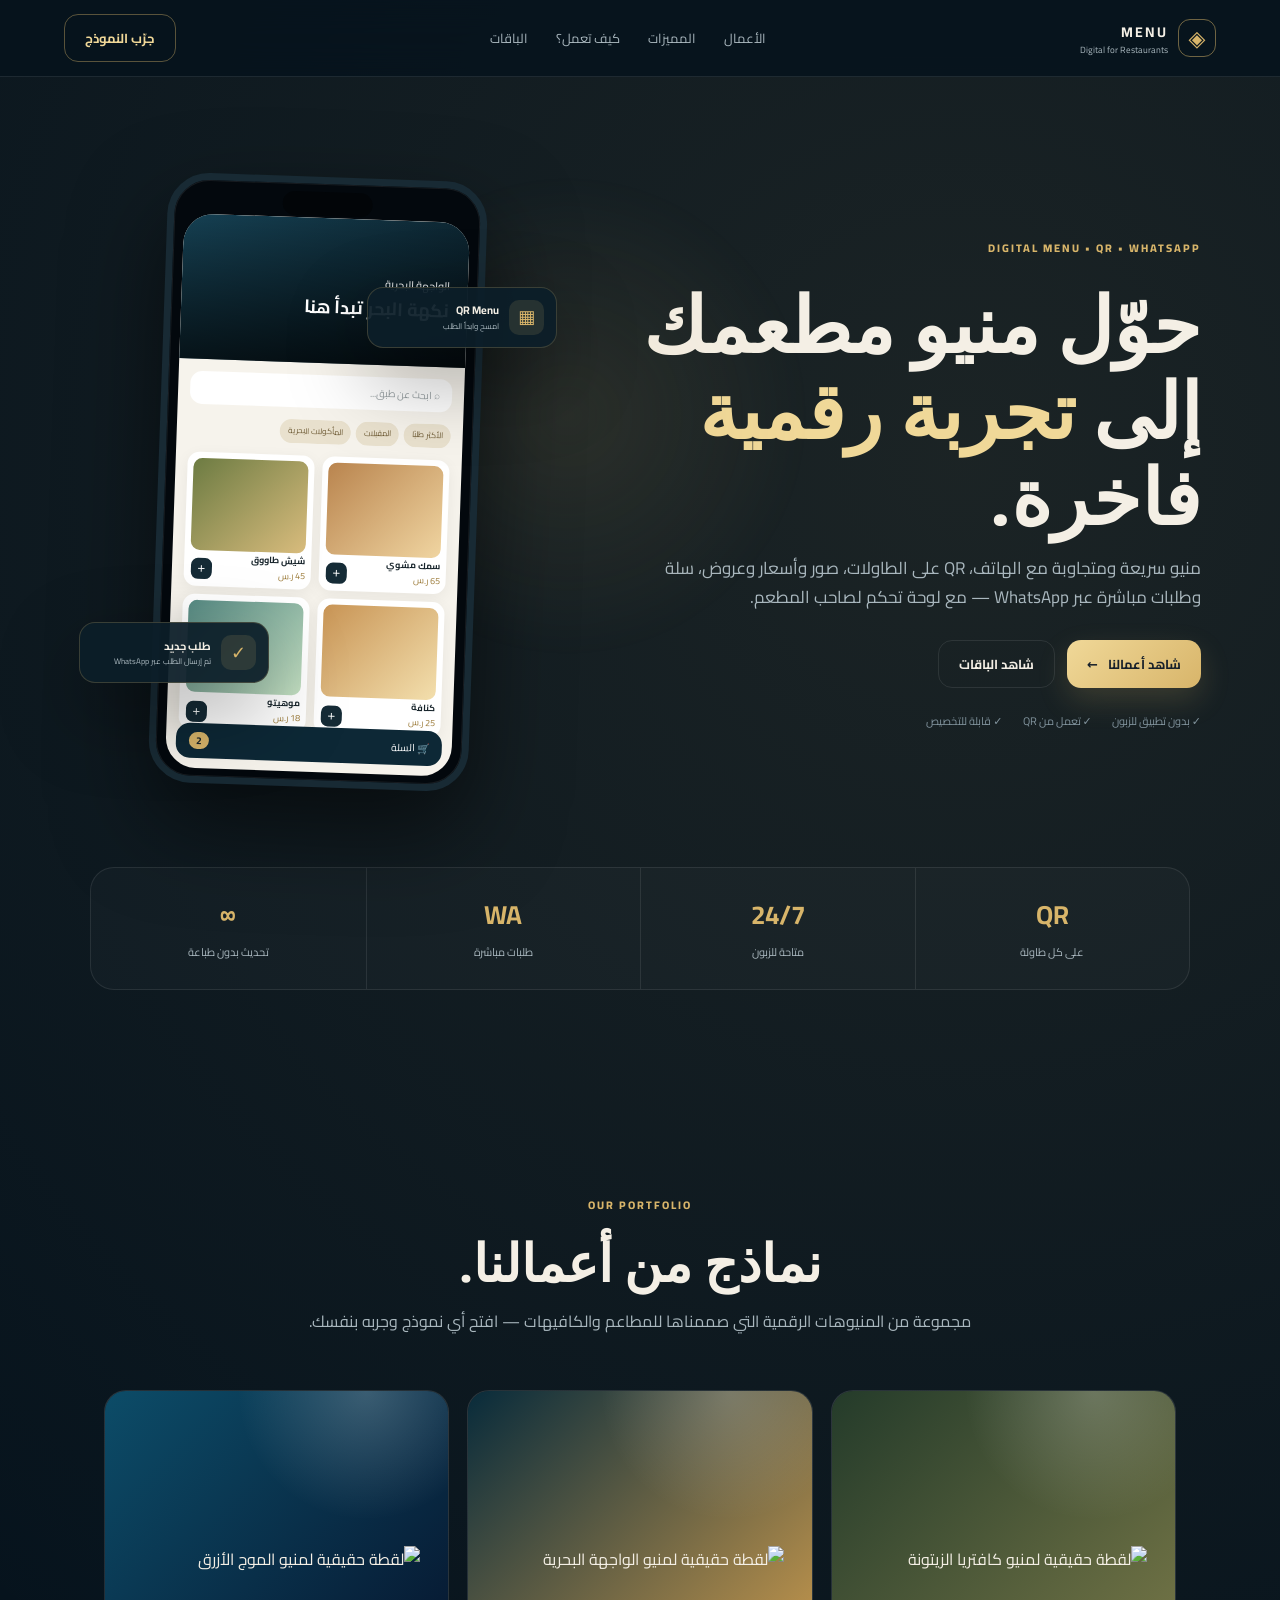
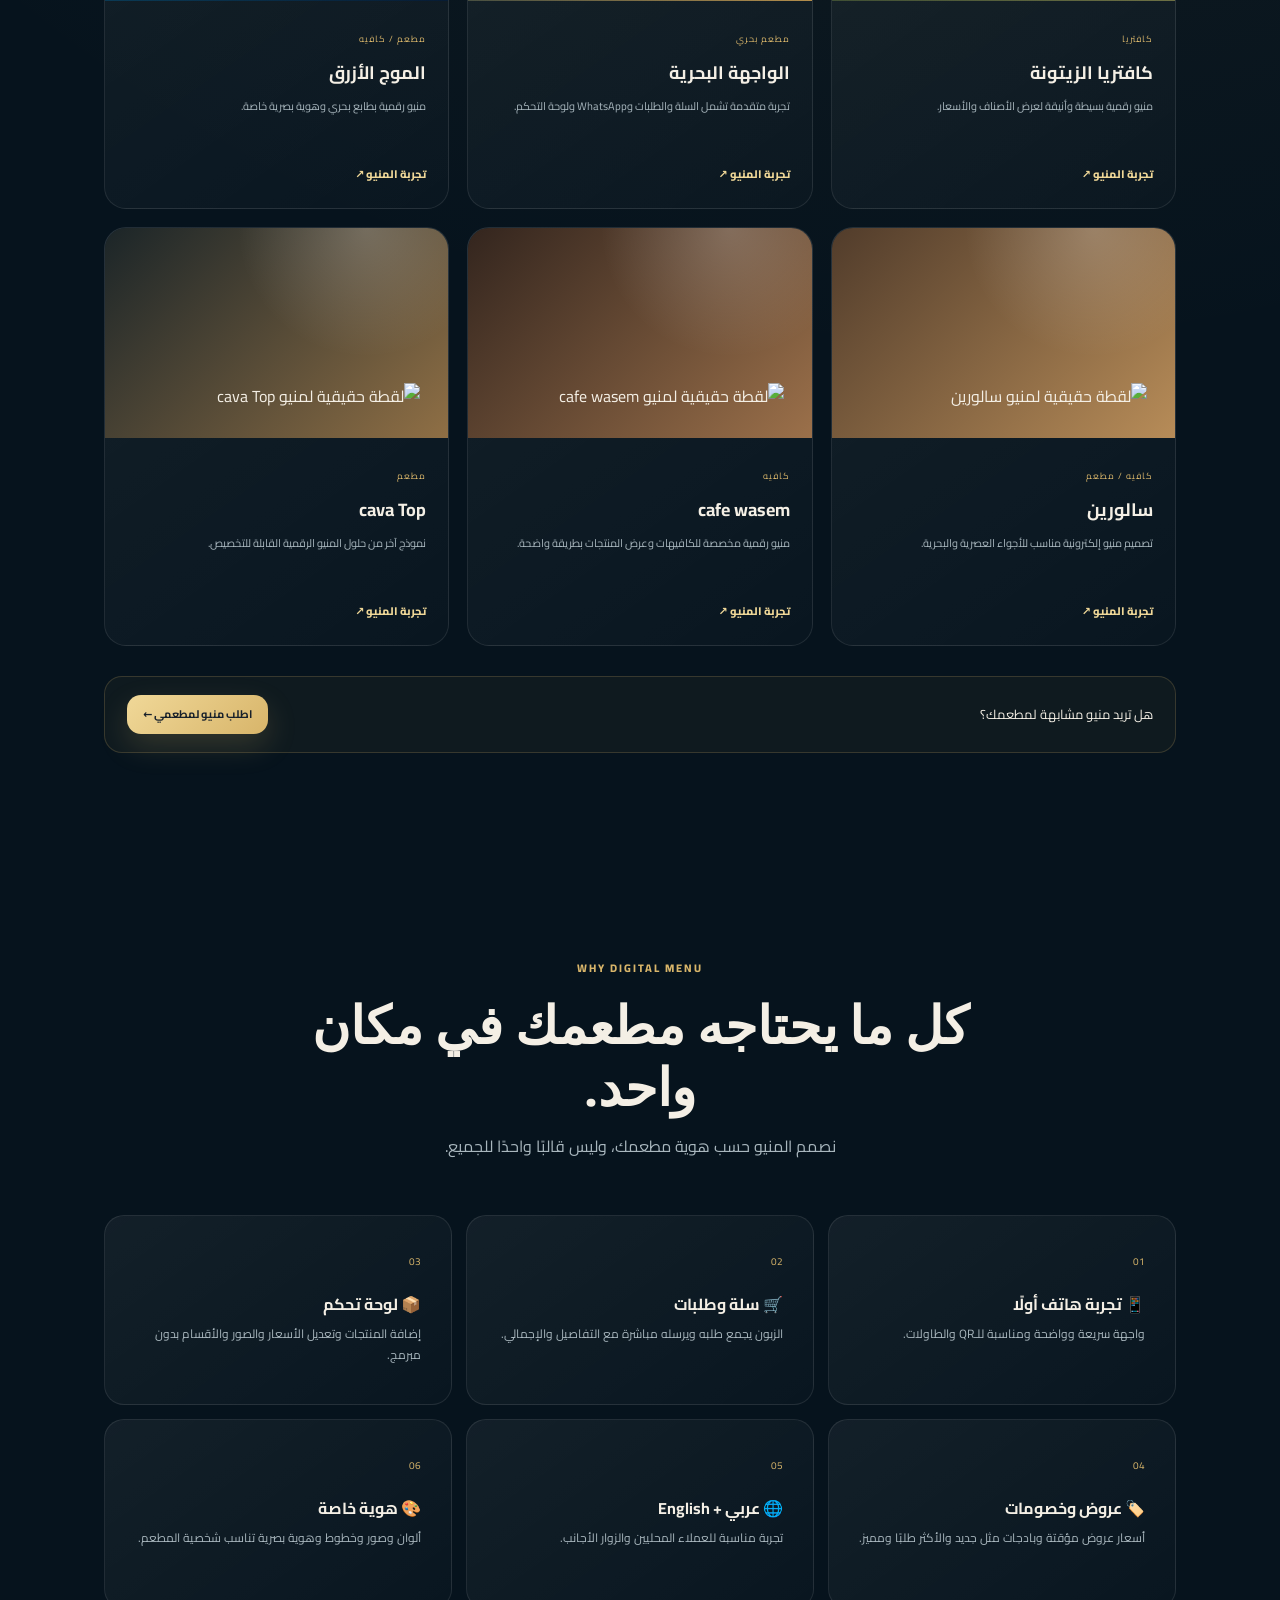
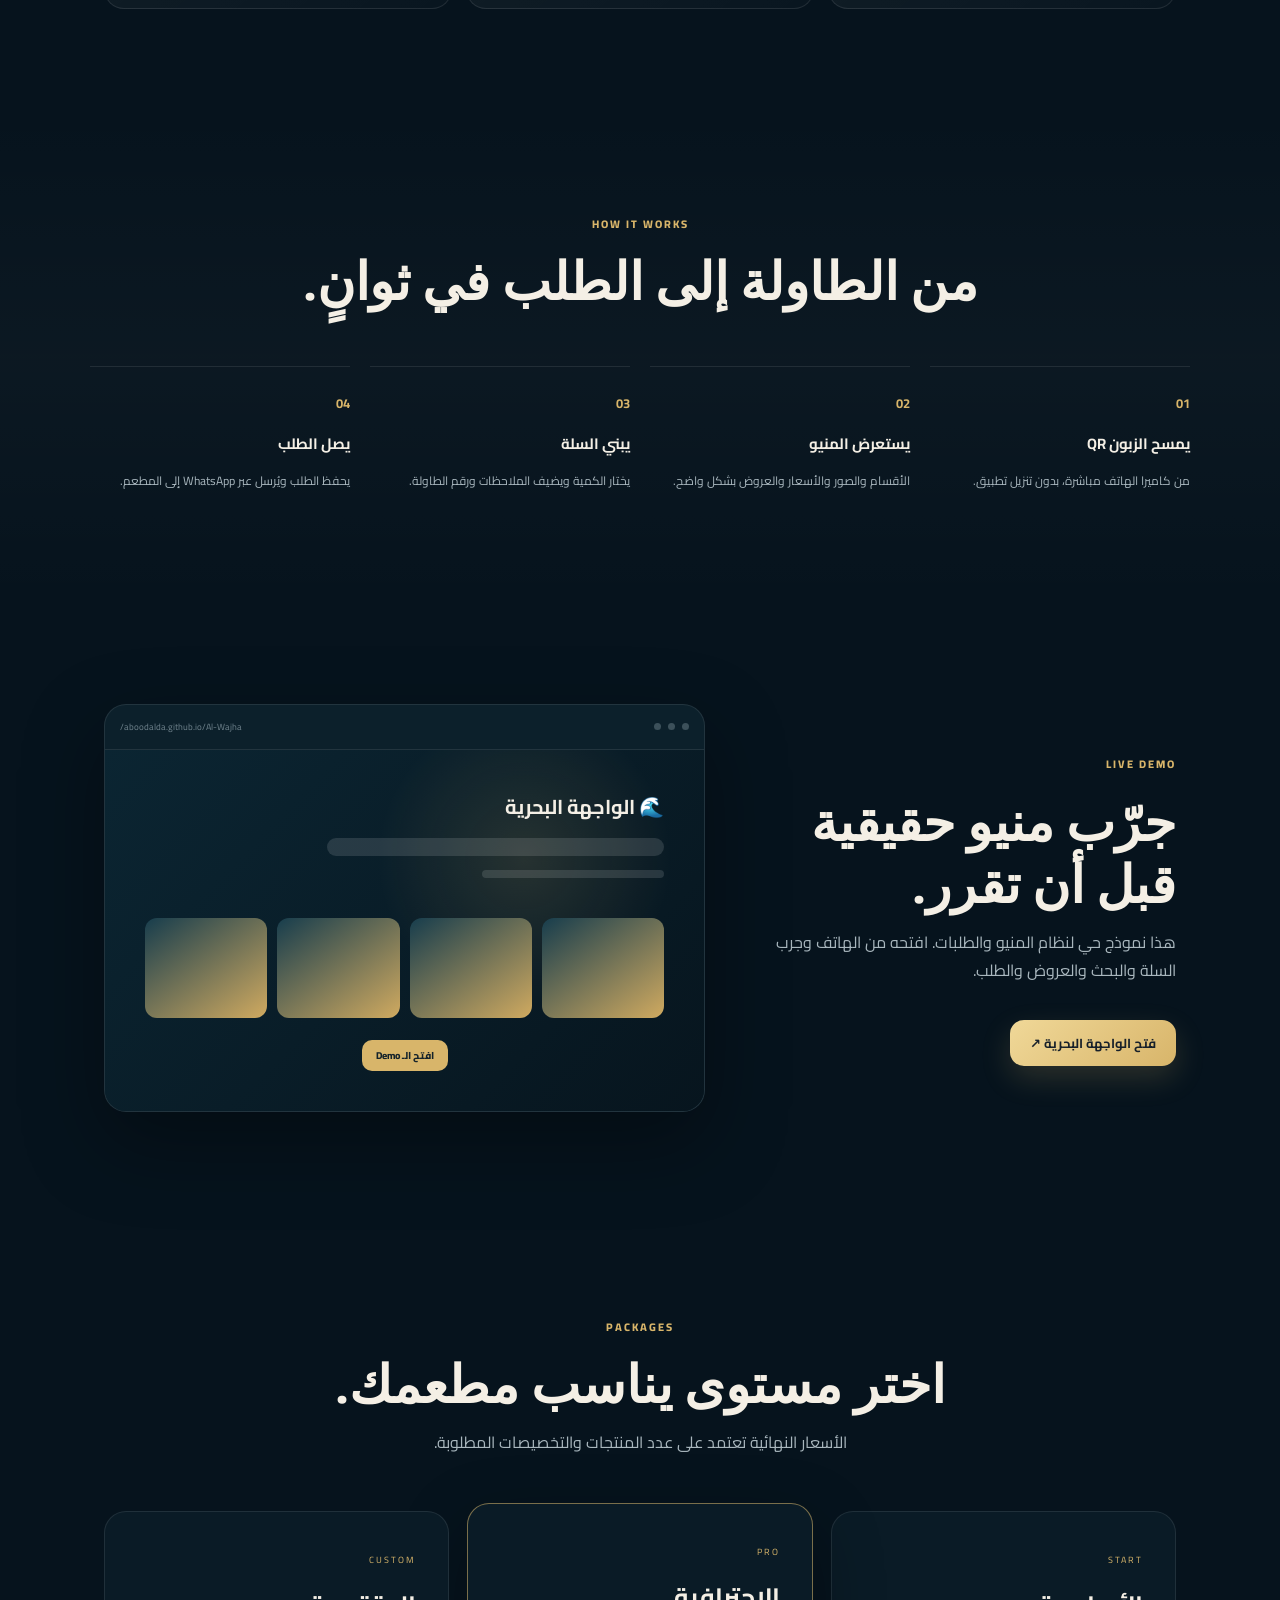
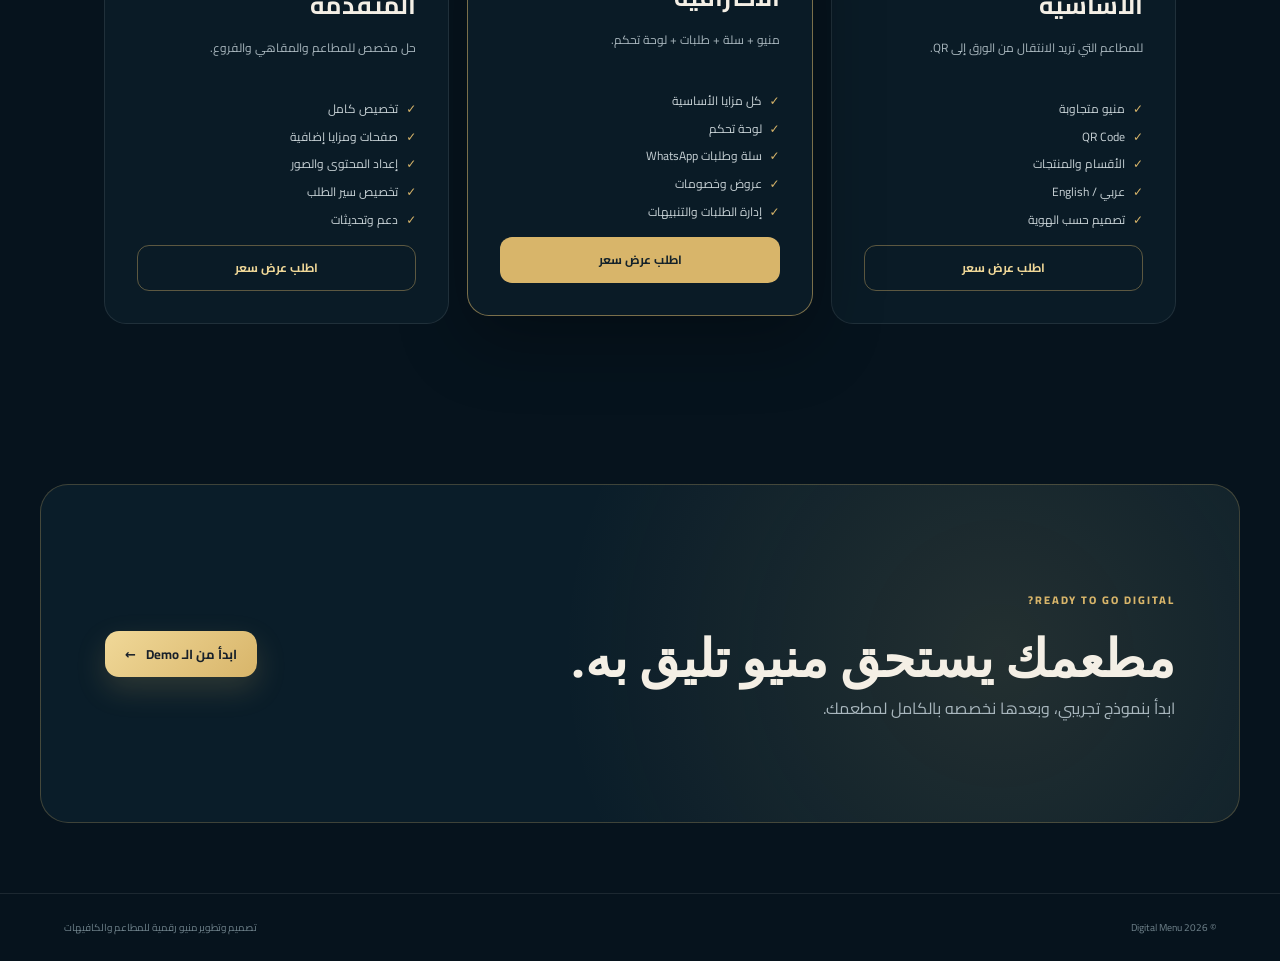
==== commit c5e7120b: "Upgrade portfolio cards with real menu screenshots and device mockups" ====
--- a/showcase/index.html
+++ b/showcase/index.html
@@ -9,7 +9,7 @@
   <link rel="preconnect" href="https://fonts.googleapis.com">
   <link rel="preconnect" href="https://fonts.gstatic.com" crossorigin>
   <link href="https://fonts.googleapis.com/css2?family=Cairo:wght@400;500;600;700;800&family=Playfair+Display:wght@600;700&display=swap" rel="stylesheet">
-  <link rel="stylesheet" href="style.css?v=1">
+  <link rel="stylesheet" href="style.css?v=2">
 </head>
 <body>
   <header class="topbar">
@@ -83,27 +83,27 @@
       </div>
       <div class="portfolio-grid">
         <article class="portfolio-card featured-work">
-          <div class="portfolio-visual olive"><span>🌿</span><b>كافتريا الزيتونة</b><small>Cafeteria Menu</small></div>
+          <div class="portfolio-visual olive"><div class="device-shot"><img loading="lazy" src="https://image.thum.io/get/width/900/crop/760/noanimate/https://aboodalda.github.io/menu/" alt="لقطة حقيقية لمنيو كافتريا الزيتونة"></div></div>
           <div class="portfolio-body"><span class="work-type">كافتريا</span><h3>كافتريا الزيتونة</h3><p>منيو رقمية بسيطة وأنيقة لعرض الأصناف والأسعار.</p><a href="https://aboodalda.github.io/menu/" target="_blank" rel="noopener">تجربة المنيو ↗</a></div>
         </article>
         <article class="portfolio-card featured-work">
-          <div class="portfolio-visual sea"><span>🌊</span><b>الواجهة البحرية</b><small>Premium Restaurant Menu</small></div>
+          <div class="portfolio-visual sea"><div class="device-shot"><img loading="lazy" src="https://image.thum.io/get/width/900/crop/760/noanimate/https://aboodalda.github.io/Al-Wajha/" alt="لقطة حقيقية لمنيو الواجهة البحرية"></div></div>
           <div class="portfolio-body"><span class="work-type">مطعم بحري</span><h3>الواجهة البحرية</h3><p>تجربة متقدمة تشمل السلة والطلبات وWhatsApp ولوحة التحكم.</p><a href="https://aboodalda.github.io/Al-Wajha/" target="_blank" rel="noopener">تجربة المنيو ↗</a></div>
         </article>
         <article class="portfolio-card">
-          <div class="portfolio-visual blue"><span>🌊</span><b>الموج الأزرق</b><small>Blue Wave</small></div>
+          <div class="portfolio-visual blue"><div class="device-shot"><img loading="lazy" src="https://image.thum.io/get/width/900/crop/760/noanimate/https://aboodalda.github.io/bluewave/" alt="لقطة حقيقية لمنيو الموج الأزرق"></div></div>
           <div class="portfolio-body"><span class="work-type">مطعم / كافيه</span><h3>الموج الأزرق</h3><p>منيو رقمية بطابع بحري وهوية بصرية خاصة.</p><a href="https://aboodalda.github.io/bluewave/#info" target="_blank" rel="noopener">تجربة المنيو ↗</a></div>
         </article>
         <article class="portfolio-card">
-          <div class="portfolio-visual sand"><span>☕</span><b>سالورين</b><small>Saloren Menu</small></div>
+          <div class="portfolio-visual sand"><div class="device-shot"><img loading="lazy" src="https://image.thum.io/get/width/900/crop/760/noanimate/https://aboodalda.github.io/saloren-menu/" alt="لقطة حقيقية لمنيو سالورين"></div></div>
           <div class="portfolio-body"><span class="work-type">كافيه / مطعم</span><h3>سالورين</h3><p>تصميم منيو إلكترونية مناسب للأجواء العصرية والبحرية.</p><a href="https://aboodalda.github.io/saloren-menu/" target="_blank" rel="noopener">تجربة المنيو ↗</a></div>
         </article>
         <article class="portfolio-card">
-          <div class="portfolio-visual wasem"><span>☕</span><b>cafe wasem</b><small>Café Menu</small></div>
+          <div class="portfolio-visual wasem"><div class="device-shot"><img loading="lazy" src="https://image.thum.io/get/width/900/crop/760/noanimate/https://aboodalda.github.io/menu1/" alt="لقطة حقيقية لمنيو cafe wasem"></div></div>
           <div class="portfolio-body"><span class="work-type">كافيه</span><h3>cafe wasem</h3><p>منيو رقمية مخصصة للكافيهات وعرض المنتجات بطريقة واضحة.</p><a href="https://aboodalda.github.io/menu1/" target="_blank" rel="noopener">تجربة المنيو ↗</a></div>
         </article>
         <article class="portfolio-card">
-          <div class="portfolio-visual cava"><span>🍽️</span><b>cava Top</b><small>Restaurant Menu</small></div>
+          <div class="portfolio-visual cava"><div class="device-shot"><img loading="lazy" src="https://image.thum.io/get/width/900/crop/760/noanimate/https://aboodalda.github.io/cava-top/" alt="لقطة حقيقية لمنيو cava Top"></div></div>
           <div class="portfolio-body"><span class="work-type">مطعم</span><h3>cava Top</h3><p>نموذج آخر من حلول المنيو الرقمية القابلة للتخصيص.</p><a href="https://aboodalda.github.io/cava-top/#menu" target="_blank" rel="noopener">تجربة المنيو ↗</a></div>
         </article>
       </div>
--- a/showcase/style.css
+++ b/showcase/style.css
@@ -1 +1 @@
-:root{--bg:#06131d;--panel:#0b1d29;--panel2:#102735;--text:#f4efe5;--muted:#a9b7be;--gold:#d8b56a;--gold2:#f0d898;--line:rgba(255,255,255,.09);--shadow:0 30px 80px rgba(0,0,0,.35)}*{box-sizing:border-box}html{scroll-behavior:smooth}body{margin:0;background:radial-gradient(circle at 75% 8%,rgba(216,181,106,.1),transparent 28%),var(--bg);color:var(--text);font-family:Cairo,system-ui,sans-serif;line-height:1.7}.topbar{position:sticky;top:0;z-index:20;display:flex;align-items:center;justify-content:space-between;padding:14px 5vw;background:rgba(6,19,29,.82);backdrop-filter:blur(18px);border-bottom:1px solid var(--line)}.brand{display:flex;gap:10px;align-items:center;color:inherit;text-decoration:none}.brand-mark{width:38px;height:38px;border:1px solid rgba(216,181,106,.5);display:grid;place-items:center;border-radius:12px;color:var(--gold);font-size:22px}.brand b{display:block;letter-spacing:2px;font-size:14px}.brand small{display:block;color:var(--muted);font-size:9px;line-height:1.2}.topbar nav{display:flex;gap:28px}.topbar nav a{color:var(--muted);text-decoration:none;font-size:13px}.nav-cta,.btn{display:inline-flex;align-items:center;justify-content:center;gap:10px;text-decoration:none;border-radius:14px;padding:12px 20px;font-weight:700;font-size:13px}.nav-cta{border:1px solid rgba(216,181,106,.4);color:var(--gold2)}.hero{min-height:760px;max-width:1250px;margin:auto;padding:100px 5vw 80px;display:grid;grid-template-columns:1.1fr .9fr;gap:60px;align-items:center;position:relative}.hero-glow{position:absolute;width:520px;height:520px;right:35%;top:10%;background:radial-gradient(circle,rgba(216,181,106,.11),transparent 65%);filter:blur(10px);pointer-events:none}.eyebrow{display:inline-block;color:var(--gold);letter-spacing:2px;font-size:11px;font-weight:800}.hero h1{font-family:"Playfair Display",serif;font-size:clamp(46px,6vw,78px);line-height:1.12;margin:18px 0}.hero h1 em{font-style:normal;color:var(--gold2)}.hero p{max-width:650px;color:var(--muted);font-size:17px}.hero-actions{display:flex;gap:12px;margin-top:28px}.btn.primary{background:linear-gradient(135deg,var(--gold2),var(--gold));color:#17202a;box-shadow:0 12px 30px rgba(216,181,106,.18)}.btn.ghost{border:1px solid var(--line);color:var(--text)}.trust-row{display:flex;gap:20px;flex-wrap:wrap;color:#82949e;font-size:11px;margin-top:24px}.phone-stage{position:relative;min-height:590px;display:grid;place-items:center}.phone{width:min(320px,75vw);height:610px;background:#03080d;border:7px solid #182a34;border-radius:42px;padding:10px;box-shadow:0 40px 90px rgba(0,0,0,.55),inset 0 0 0 1px rgba(255,255,255,.08);transform:rotate(2deg)}.phone-notch{width:90px;height:24px;background:#020508;border-radius:20px;margin:-2px auto 2px;position:relative;z-index:3}.screen{height:calc(100% - 22px);border-radius:30px;overflow:hidden;background:#f6f3ec;color:#17242b;position:relative}.mini-hero{height:145px;padding:55px 18px 10px;color:white;background:linear-gradient(180deg,rgba(0,0,0,.08),rgba(0,0,0,.65)),linear-gradient(135deg,#17465a,#0a1b24)}.mini-hero span{font-size:11px;display:block}.mini-hero b{font-size:18px}.mini-search{margin:12px;border-radius:12px;background:#fff;padding:8px 12px;color:#98a0a3;font-size:10px}.mini-chips{display:flex;gap:5px;padding:0 12px;overflow:hidden}.mini-chips i{font-style:normal;white-space:nowrap;padding:5px 8px;border-radius:20px;background:#e9e1ce;color:#6e5b35;font-size:8px}.mini-grid{display:grid;grid-template-columns:1fr 1fr;gap:8px;padding:12px}.mini-grid article{background:#fff;border-radius:12px;padding:6px;position:relative;box-shadow:0 4px 15px rgba(0,0,0,.06)}.food{height:92px;border-radius:9px;background:linear-gradient(135deg,#b9844e,#f0d5a1)}.f2{background:linear-gradient(135deg,#6c7b42,#d9bc7d)}.f3{background:linear-gradient(135deg,#c89455,#f3dfad)}.f4{background:linear-gradient(135deg,#568a83,#c4e0c2)}.mini-grid b,.mini-grid small{display:block;font-size:9px}.mini-grid small{color:#9c7b39}.mini-grid button{position:absolute;bottom:7px;left:7px;border:0;background:#152b36;color:white;width:21px;height:21px;border-radius:7px}.mini-cart{position:absolute;bottom:10px;left:10px;right:10px;background:#0d2836;color:white;padding:9px 13px;border-radius:14px;font-size:10px;display:flex;justify-content:space-between}.mini-cart strong{background:var(--gold);color:#18232a;padding:0 7px;border-radius:9px}.float-card{position:absolute;background:rgba(12,30,41,.94);border:1px solid rgba(216,181,106,.22);box-shadow:var(--shadow);border-radius:16px;padding:12px;display:flex;gap:10px;align-items:center;min-width:190px}.float-card span{width:35px;height:35px;border-radius:10px;background:rgba(216,181,106,.13);display:grid;place-items:center;color:var(--gold);font-size:18px}.float-card b,.float-card small{display:block}.float-card b{font-size:11px}.float-card small{font-size:8px;color:var(--muted)}.qr-card{right:0;top:18%}.order-card{left:0;bottom:17%}.stats{max-width:1100px;margin:0 auto 100px;border:1px solid var(--line);border-radius:24px;display:grid;grid-template-columns:repeat(4,1fr);background:rgba(255,255,255,.025);overflow:hidden}.stats div{padding:25px;text-align:center;border-left:1px solid var(--line)}.stats div:last-child{border-left:0}.stats strong{display:block;color:var(--gold);font-size:26px}.stats span{font-size:11px;color:var(--muted)}.section,.demo-section,.cta{max-width:1200px;margin:auto;padding:100px 5vw}.section-head{text-align:center;max-width:720px;margin:0 auto 55px}.section h2,.demo-section h2,.cta h2{font-family:"Playfair Display",serif;font-size:clamp(34px,5vw,52px);line-height:1.2;margin:12px 0}.section-head p,.demo-copy p{color:var(--muted)}.feature-grid{display:grid;grid-template-columns:repeat(3,1fr);gap:14px}.feature{background:linear-gradient(145deg,rgba(255,255,255,.055),rgba(255,255,255,.015));border:1px solid var(--line);padding:30px;border-radius:20px;min-height:190px}.feature span{color:var(--gold);font-size:10px}.feature h3{margin:18px 0 6px;font-size:16px}.feature p{color:var(--muted);font-size:12px;margin:0}.dark-section{max-width:none;background:linear-gradient(180deg,transparent,rgba(255,255,255,.025),transparent)}.dark-section>*{max-width:1100px;margin-left:auto;margin-right:auto}.steps{display:grid;grid-template-columns:repeat(4,1fr);gap:20px}.steps>div{border-top:1px solid var(--line);padding-top:22px}.steps b{color:var(--gold);font-size:13px}.steps h3{font-size:15px}.steps p{font-size:12px;color:var(--muted)}.demo-section{display:grid;grid-template-columns:.8fr 1.2fr;gap:70px;align-items:center}.demo-copy .btn{margin-top:20px}.demo-preview{border:1px solid var(--line);border-radius:22px;overflow:hidden;background:#0c202b;box-shadow:var(--shadow)}.browser{height:45px;display:flex;align-items:center;gap:7px;padding:0 15px;border-bottom:1px solid var(--line)}.browser>span{width:7px;height:7px;border-radius:50%;background:#3c505a}.browser small{margin-right:auto;color:#70838d;font-size:9px}.preview-body{padding:40px;min-height:330px;background:radial-gradient(circle at 70% 30%,rgba(216,181,106,.14),transparent 30%),linear-gradient(135deg,#0b2532,#07151e)}.preview-logo{font-size:20px}.preview-line{height:8px;width:35%;margin-top:14px;background:rgba(255,255,255,.12);border-radius:10px}.preview-line.wide{width:65%;height:18px}.preview-cards{display:grid;grid-template-columns:repeat(4,1fr);gap:10px;margin-top:40px}.preview-cards i{height:100px;border-radius:12px;background:linear-gradient(145deg,#173d4d,#d0aa60)}.preview-button{margin:22px auto 0;width:max-content;background:var(--gold);color:#15232b;border-radius:10px;padding:7px 14px;font-size:10px;font-weight:800}.pricing{display:grid;grid-template-columns:repeat(3,1fr);gap:18px}.price-card{position:relative;background:#0a1b26;border:1px solid var(--line);border-radius:22px;padding:32px}.price-card.featured{border-color:rgba(216,181,106,.55);transform:translateY(-8px);box-shadow:0 25px 70px rgba(0,0,0,.3)}.tag{font-size:9px;color:var(--gold);letter-spacing:2px}.price-card h3{font-size:25px;margin:12px 0}.price-card p{color:var(--muted);font-size:12px;min-height:45px}.price-card ul{padding:0;list-style:none;color:#c8d2d6;font-size:12px;line-height:2.3}.price-card li:before{content:"✓";color:var(--gold);margin-left:8px}.price-card button{width:100%;padding:12px;border-radius:12px;border:1px solid rgba(216,181,106,.4);background:transparent;color:var(--gold2);font:inherit;font-size:12px;font-weight:700;cursor:pointer}.featured button{background:var(--gold);color:#14222a}.cta{margin-top:60px;margin-bottom:70px;border:1px solid rgba(216,181,106,.25);border-radius:28px;background:radial-gradient(circle at 80% 50%,rgba(216,181,106,.12),transparent 45%),#0a1d29;display:flex;align-items:center;justify-content:space-between;gap:30px}.cta h2{margin-bottom:8px}.cta p{color:var(--muted);margin:0}footer{border-top:1px solid var(--line);padding:25px 5vw;display:flex;justify-content:space-between;color:#6f828b;font-size:10px}.modal{position:fixed;inset:0;background:rgba(0,0,0,.7);backdrop-filter:blur(10px);display:none;place-items:center;padding:20px;z-index:50}.modal.open{display:grid}.modal-box{position:relative;width:min(520px,100%);background:#0a1c27;border:1px solid var(--line);border-radius:24px;padding:35px;box-shadow:var(--shadow)}.modal-close{position:absolute;left:18px;top:15px;border:0;background:none;color:#9fb0b8;font-size:28px;cursor:pointer}.modal-box h2{font-family:"Playfair Display",serif;font-size:32px;margin:8px 0}.modal-box p{color:var(--muted);font-size:12px}.modal-box input,.modal-box textarea{width:100%;margin-top:10px;padding:13px;border-radius:12px;border:1px solid var(--line);background:#07151e;color:white;font:inherit;font-size:12px;outline:none}.modal-box textarea{min-height:100px;resize:vertical}.modal-box form .btn{width:100%;border:0;margin-top:12px;cursor:pointer}.modal-note{display:block;color:#70838d;font-size:9px;margin-top:10px}@media(max-width:900px){.topbar nav{display:none}.hero{grid-template-columns:1fr;padding-top:70px;text-align:center}.hero p{margin:0 auto}.hero-actions,.trust-row{justify-content:center}.phone-stage{min-height:650px}.qr-card{right:3%;top:12%}.order-card{left:3%;bottom:10%}.stats{margin-left:20px;margin-right:20px}.feature-grid,.steps,.pricing{grid-template-columns:1fr 1fr}.demo-section{grid-template-columns:1fr;gap:40px}.cta{margin-left:20px;margin-right:20px}.cta{flex-direction:column;align-items:flex-start}}@media(max-width:600px){.topbar{padding:11px 18px}.nav-cta{font-size:10px;padding:9px 12px}.hero{padding:60px 20px 30px;min-height:auto}.hero h1{font-size:44px}.hero p{font-size:14px}.hero-actions{flex-direction:column}.phone-stage{transform:scale(.9);margin:-20px 0 -30px}.float-card{min-width:155px;padding:9px}.qr-card{right:-2%}.order-card{left:-2%}.stats{grid-template-columns:1fr 1fr;margin-bottom:40px}.stats div{border-left:1px solid var(--line);border-bottom:1px solid var(--line)}.feature-grid,.steps,.pricing{grid-template-columns:1fr}.section,.demo-section,.cta{padding:70px 20px}.price-card.featured{transform:none}.preview-cards{grid-template-columns:1fr 1fr}.cta{margin-left:0;margin-right:0;border-radius:20px}footer{flex-direction:column;gap:8px}.modal-box{padding:28px 20px}}
+:root{--bg:#06131d;--panel:#0b1d29;--panel2:#102735;--text:#f4efe5;--muted:#a9b7be;--gold:#d8b56a;--gold2:#f0d898;--line:rgba(255,255,255,.09);--shadow:0 30px 80px rgba(0,0,0,.35)}*{box-sizing:border-box}html{scroll-behavior:smooth}body{margin:0;background:radial-gradient(circle at 75% 8%,rgba(216,181,106,.1),transparent 28%),var(--bg);color:var(--text);font-family:Cairo,system-ui,sans-serif;line-height:1.7}.topbar{position:sticky;top:0;z-index:20;display:flex;align-items:center;justify-content:space-between;padding:14px 5vw;background:rgba(6,19,29,.82);backdrop-filter:blur(18px);border-bottom:1px solid var(--line)}.brand{display:flex;gap:10px;align-items:center;color:inherit;text-decoration:none}.brand-mark{width:38px;height:38px;border:1px solid rgba(216,181,106,.5);display:grid;place-items:center;border-radius:12px;color:var(--gold);font-size:22px}.brand b{display:block;letter-spacing:2px;font-size:14px}.brand small{display:block;color:var(--muted);font-size:9px;line-height:1.2}.topbar nav{display:flex;gap:28px}.topbar nav a{color:var(--muted);text-decoration:none;font-size:13px}.nav-cta,.btn{display:inline-flex;align-items:center;justify-content:center;gap:10px;text-decoration:none;border-radius:14px;padding:12px 20px;font-weight:700;font-size:13px}.nav-cta{border:1px solid rgba(216,181,106,.4);color:var(--gold2)}.hero{min-height:760px;max-width:1250px;margin:auto;padding:100px 5vw 80px;display:grid;grid-template-columns:1.1fr .9fr;gap:60px;align-items:center;position:relative}.hero-glow{position:absolute;width:520px;height:520px;right:35%;top:10%;background:radial-gradient(circle,rgba(216,181,106,.11),transparent 65%);filter:blur(10px);pointer-events:none}.eyebrow{display:inline-block;color:var(--gold);letter-spacing:2px;font-size:11px;font-weight:800}.hero h1{font-family:"Playfair Display",serif;font-size:clamp(46px,6vw,78px);line-height:1.12;margin:18px 0}.hero h1 em{font-style:normal;color:var(--gold2)}.hero p{max-width:650px;color:var(--muted);font-size:17px}.hero-actions{display:flex;gap:12px;margin-top:28px}.btn.primary{background:linear-gradient(135deg,var(--gold2),var(--gold));color:#17202a;box-shadow:0 12px 30px rgba(216,181,106,.18)}.btn.ghost{border:1px solid var(--line);color:var(--text)}.trust-row{display:flex;gap:20px;flex-wrap:wrap;color:#82949e;font-size:11px;margin-top:24px}.phone-stage{position:relative;min-height:590px;display:grid;place-items:center}.phone{width:min(320px,75vw);height:610px;background:#03080d;border:7px solid #182a34;border-radius:42px;padding:10px;box-shadow:0 40px 90px rgba(0,0,0,.55),inset 0 0 0 1px rgba(255,255,255,.08);transform:rotate(2deg)}.phone-notch{width:90px;height:24px;background:#020508;border-radius:20px;margin:-2px auto 2px;position:relative;z-index:3}.screen{height:calc(100% - 22px);border-radius:30px;overflow:hidden;background:#f6f3ec;color:#17242b;position:relative}.mini-hero{height:145px;padding:55px 18px 10px;color:white;background:linear-gradient(180deg,rgba(0,0,0,.08),rgba(0,0,0,.65)),linear-gradient(135deg,#17465a,#0a1b24)}.mini-hero span{font-size:11px;display:block}.mini-hero b{font-size:18px}.mini-search{margin:12px;border-radius:12px;background:#fff;padding:8px 12px;color:#98a0a3;font-size:10px}.mini-chips{display:flex;gap:5px;padding:0 12px;overflow:hidden}.mini-chips i{font-style:normal;white-space:nowrap;padding:5px 8px;border-radius:20px;background:#e9e1ce;color:#6e5b35;font-size:8px}.mini-grid{display:grid;grid-template-columns:1fr 1fr;gap:8px;padding:12px}.mini-grid article{background:#fff;border-radius:12px;padding:6px;position:relative;box-shadow:0 4px 15px rgba(0,0,0,.06)}.food{height:92px;border-radius:9px;background:linear-gradient(135deg,#b9844e,#f0d5a1)}.f2{background:linear-gradient(135deg,#6c7b42,#d9bc7d)}.f3{background:linear-gradient(135deg,#c89455,#f3dfad)}.f4{background:linear-gradient(135deg,#568a83,#c4e0c2)}.mini-grid b,.mini-grid small{display:block;font-size:9px}.mini-grid small{color:#9c7b39}.mini-grid button{position:absolute;bottom:7px;left:7px;border:0;background:#152b36;color:white;width:21px;height:21px;border-radius:7px}.mini-cart{position:absolute;bottom:10px;left:10px;right:10px;background:#0d2836;color:white;padding:9px 13px;border-radius:14px;font-size:10px;display:flex;justify-content:space-between}.mini-cart strong{background:var(--gold);color:#18232a;padding:0 7px;border-radius:9px}.float-card{position:absolute;background:rgba(12,30,41,.94);border:1px solid rgba(216,181,106,.22);box-shadow:var(--shadow);border-radius:16px;padding:12px;display:flex;gap:10px;align-items:center;min-width:190px}.float-card span{width:35px;height:35px;border-radius:10px;background:rgba(216,181,106,.13);display:grid;place-items:center;color:var(--gold);font-size:18px}.float-card b,.float-card small{display:block}.float-card b{font-size:11px}.float-card small{font-size:8px;color:var(--muted)}.qr-card{right:0;top:18%}.order-card{left:0;bottom:17%}.stats{max-width:1100px;margin:0 auto 100px;border:1px solid var(--line);border-radius:24px;display:grid;grid-template-columns:repeat(4,1fr);background:rgba(255,255,255,.025);overflow:hidden}.stats div{padding:25px;text-align:center;border-left:1px solid var(--line)}.stats div:last-child{border-left:0}.stats strong{display:block;color:var(--gold);font-size:26px}.stats span{font-size:11px;color:var(--muted)}.section,.demo-section,.cta{max-width:1200px;margin:auto;padding:100px 5vw}.section-head{text-align:center;max-width:720px;margin:0 auto 55px}.section h2,.demo-section h2,.cta h2{font-family:"Playfair Display",serif;font-size:clamp(34px,5vw,52px);line-height:1.2;margin:12px 0}.section-head p,.demo-copy p{color:var(--muted)}.portfolio-grid{display:grid;grid-template-columns:repeat(3,1fr);gap:18px}.portfolio-card{overflow:hidden;background:linear-gradient(145deg,rgba(255,255,255,.055),rgba(255,255,255,.015));border:1px solid var(--line);border-radius:22px;transition:transform .25s ease,border-color .25s ease,box-shadow .25s ease}.portfolio-card:hover{transform:translateY(-6px);border-color:rgba(216,181,106,.42);box-shadow:0 24px 55px rgba(0,0,0,.25)}.portfolio-visual{height:210px;padding:28px;display:flex;flex-direction:column;justify-content:flex-end;position:relative;overflow:hidden}.portfolio-visual:before{content:"";position:absolute;inset:-30%;background:radial-gradient(circle at 70% 25%,rgba(255,255,255,.2),transparent 28%);transform:rotate(-12deg)}.portfolio-visual span,.portfolio-visual b,.portfolio-visual small{position:relative}.portfolio-visual span{font-size:34px;margin-bottom:auto}.portfolio-visual b{font-family:"Playfair Display",serif;font-size:24px}.portfolio-visual small{font-size:9px;color:rgba(255,255,255,.7);letter-spacing:1px}.portfolio-visual.olive{background:linear-gradient(135deg,#243b2a,#6d7044)}.portfolio-visual.sea{background:linear-gradient(135deg,#082b3b,#b38d4b)}.portfolio-visual.blue{background:linear-gradient(135deg,#0c4c68,#071c35)}.portfolio-visual.sand{background:linear-gradient(135deg,#513c2b,#b78c58)}.portfolio-visual.wasem{background:linear-gradient(135deg,#33251e,#9b704a)}.portfolio-visual.cava{background:linear-gradient(135deg,#1b2528,#8f6f45)}.portfolio-body{padding:22px}.work-type{font-size:9px;color:var(--gold);letter-spacing:1px}.portfolio-body h3{font-size:18px;margin:8px 0}.portfolio-body p{font-size:11px;color:var(--muted);min-height:44px;margin:0 0 18px}.portfolio-body a{display:inline-flex;color:var(--gold2);text-decoration:none;font-size:11px;font-weight:800}.portfolio-cta{margin-top:30px;border:1px solid rgba(216,181,106,.2);border-radius:18px;padding:18px 22px;display:flex;align-items:center;justify-content:space-between;gap:20px;background:rgba(216,181,106,.045);font-size:13px}.portfolio-cta .btn{padding:10px 16px;font-size:11px}.feature-grid{display:grid;grid-template-columns:repeat(3,1fr);gap:14px}.feature{background:linear-gradient(145deg,rgba(255,255,255,.055),rgba(255,255,255,.015));border:1px solid var(--line);padding:30px;border-radius:20px;min-height:190px}.feature span{color:var(--gold);font-size:10px}.feature h3{margin:18px 0 6px;font-size:16px}.feature p{color:var(--muted);font-size:12px;margin:0}.dark-section{max-width:none;background:linear-gradient(180deg,transparent,rgba(255,255,255,.025),transparent)}.dark-section>*{max-width:1100px;margin-left:auto;margin-right:auto}.steps{display:grid;grid-template-columns:repeat(4,1fr);gap:20px}.steps>div{border-top:1px solid var(--line);padding-top:22px}.steps b{color:var(--gold);font-size:13px}.steps h3{font-size:15px}.steps p{font-size:12px;color:var(--muted)}.demo-section{display:grid;grid-template-columns:.8fr 1.2fr;gap:70px;align-items:center}.demo-copy .btn{margin-top:20px}.demo-preview{border:1px solid var(--line);border-radius:22px;overflow:hidden;background:#0c202b;box-shadow:var(--shadow)}.browser{height:45px;display:flex;align-items:center;gap:7px;padding:0 15px;border-bottom:1px solid var(--line)}.browser>span{width:7px;height:7px;border-radius:50%;background:#3c505a}.browser small{margin-right:auto;color:#70838d;font-size:9px}.preview-body{padding:40px;min-height:330px;background:radial-gradient(circle at 70% 30%,rgba(216,181,106,.14),transparent 30%),linear-gradient(135deg,#0b2532,#07151e)}.preview-logo{font-size:20px}.preview-line{height:8px;width:35%;margin-top:14px;background:rgba(255,255,255,.12);border-radius:10px}.preview-line.wide{width:65%;height:18px}.preview-cards{display:grid;grid-template-columns:repeat(4,1fr);gap:10px;margin-top:40px}.preview-cards i{height:100px;border-radius:12px;background:linear-gradient(145deg,#173d4d,#d0aa60)}.preview-button{margin:22px auto 0;width:max-content;background:var(--gold);color:#15232b;border-radius:10px;padding:7px 14px;font-size:10px;font-weight:800}.pricing{display:grid;grid-template-columns:repeat(3,1fr);gap:18px}.price-card{position:relative;background:#0a1b26;border:1px solid var(--line);border-radius:22px;padding:32px}.price-card.featured{border-color:rgba(216,181,106,.55);transform:translateY(-8px);box-shadow:0 25px 70px rgba(0,0,0,.3)}.tag{font-size:9px;color:var(--gold);letter-spacing:2px}.price-card h3{font-size:25px;margin:12px 0}.price-card p{color:var(--muted);font-size:12px;min-height:45px}.price-card ul{padding:0;list-style:none;color:#c8d2d6;font-size:12px;line-height:2.3}.price-card li:before{content:"✓";color:var(--gold);margin-left:8px}.price-card button{width:100%;padding:12px;border-radius:12px;border:1px solid rgba(216,181,106,.4);background:transparent;color:var(--gold2);font:inherit;font-size:12px;font-weight:700;cursor:pointer}.featured button{background:var(--gold);color:#14222a}.cta{margin-top:60px;margin-bottom:70px;border:1px solid rgba(216,181,106,.25);border-radius:28px;background:radial-gradient(circle at 80% 50%,rgba(216,181,106,.12),transparent 45%),#0a1d29;display:flex;align-items:center;justify-content:space-between;gap:30px}.cta h2{margin-bottom:8px}.cta p{color:var(--muted);margin:0}footer{border-top:1px solid var(--line);padding:25px 5vw;display:flex;justify-content:space-between;color:#6f828b;font-size:10px}.modal{position:fixed;inset:0;background:rgba(0,0,0,.7);backdrop-filter:blur(10px);display:none;place-items:center;padding:20px;z-index:50}.modal.open{display:grid}.modal-box{position:relative;width:min(520px,100%);background:#0a1c27;border:1px solid var(--line);border-radius:24px;padding:35px;box-shadow:var(--shadow)}.modal-close{position:absolute;left:18px;top:15px;border:0;background:none;color:#9fb0b8;font-size:28px;cursor:pointer}.modal-box h2{font-family:"Playfair Display",serif;font-size:32px;margin:8px 0}.modal-box p{color:var(--muted);font-size:12px}.modal-box input,.modal-box textarea{width:100%;margin-top:10px;padding:13px;border-radius:12px;border:1px solid var(--line);background:#07151e;color:white;font:inherit;font-size:12px;outline:none}.modal-box textarea{min-height:100px;resize:vertical}.modal-box form .btn{width:100%;border:0;margin-top:12px;cursor:pointer}.modal-note{display:block;color:#70838d;font-size:9px;margin-top:10px}.portfolio-grid{grid-template-columns:repeat(3,1fr)}@media(max-width:900px){.topbar nav{display:none}.hero{grid-template-columns:1fr;padding-top:70px;text-align:center}.hero p{margin:0 auto}.hero-actions,.trust-row{justify-content:center}.phone-stage{min-height:650px}.qr-card{right:3%;top:12%}.order-card{left:3%;bottom:10%}.stats{margin-left:20px;margin-right:20px}.feature-grid,.steps,.pricing,.portfolio-grid{grid-template-columns:1fr 1fr}.demo-section{grid-template-columns:1fr;gap:40px}.cta{margin-left:20px;margin-right:20px}.cta{flex-direction:column;align-items:flex-start}}@media(max-width:600px){.topbar{padding:11px 18px}.nav-cta{font-size:10px;padding:9px 12px}.hero{padding:60px 20px 30px;min-height:auto}.hero h1{font-size:44px}.hero p{font-size:14px}.hero-actions{flex-direction:column}.phone-stage{transform:scale(.9);margin:-20px 0 -30px}.float-card{min-width:155px;padding:9px}.qr-card{right:-2%}.order-card{left:-2%}.stats{grid-template-columns:1fr 1fr;margin-bottom:40px}.stats div{border-left:1px solid var(--line);border-bottom:1px solid var(--line)}.feature-grid,.steps,.pricing,.portfolio-grid{grid-template-columns:1fr}.section,.demo-section,.cta{padding:70px 20px}.price-card.featured{transform:none}.preview-cards{grid-template-columns:1fr 1fr}.cta{margin-left:0;margin-right:0;border-radius:20px}footer{flex-direction:column;gap:8px}.modal-box{padding:28px 20px}}
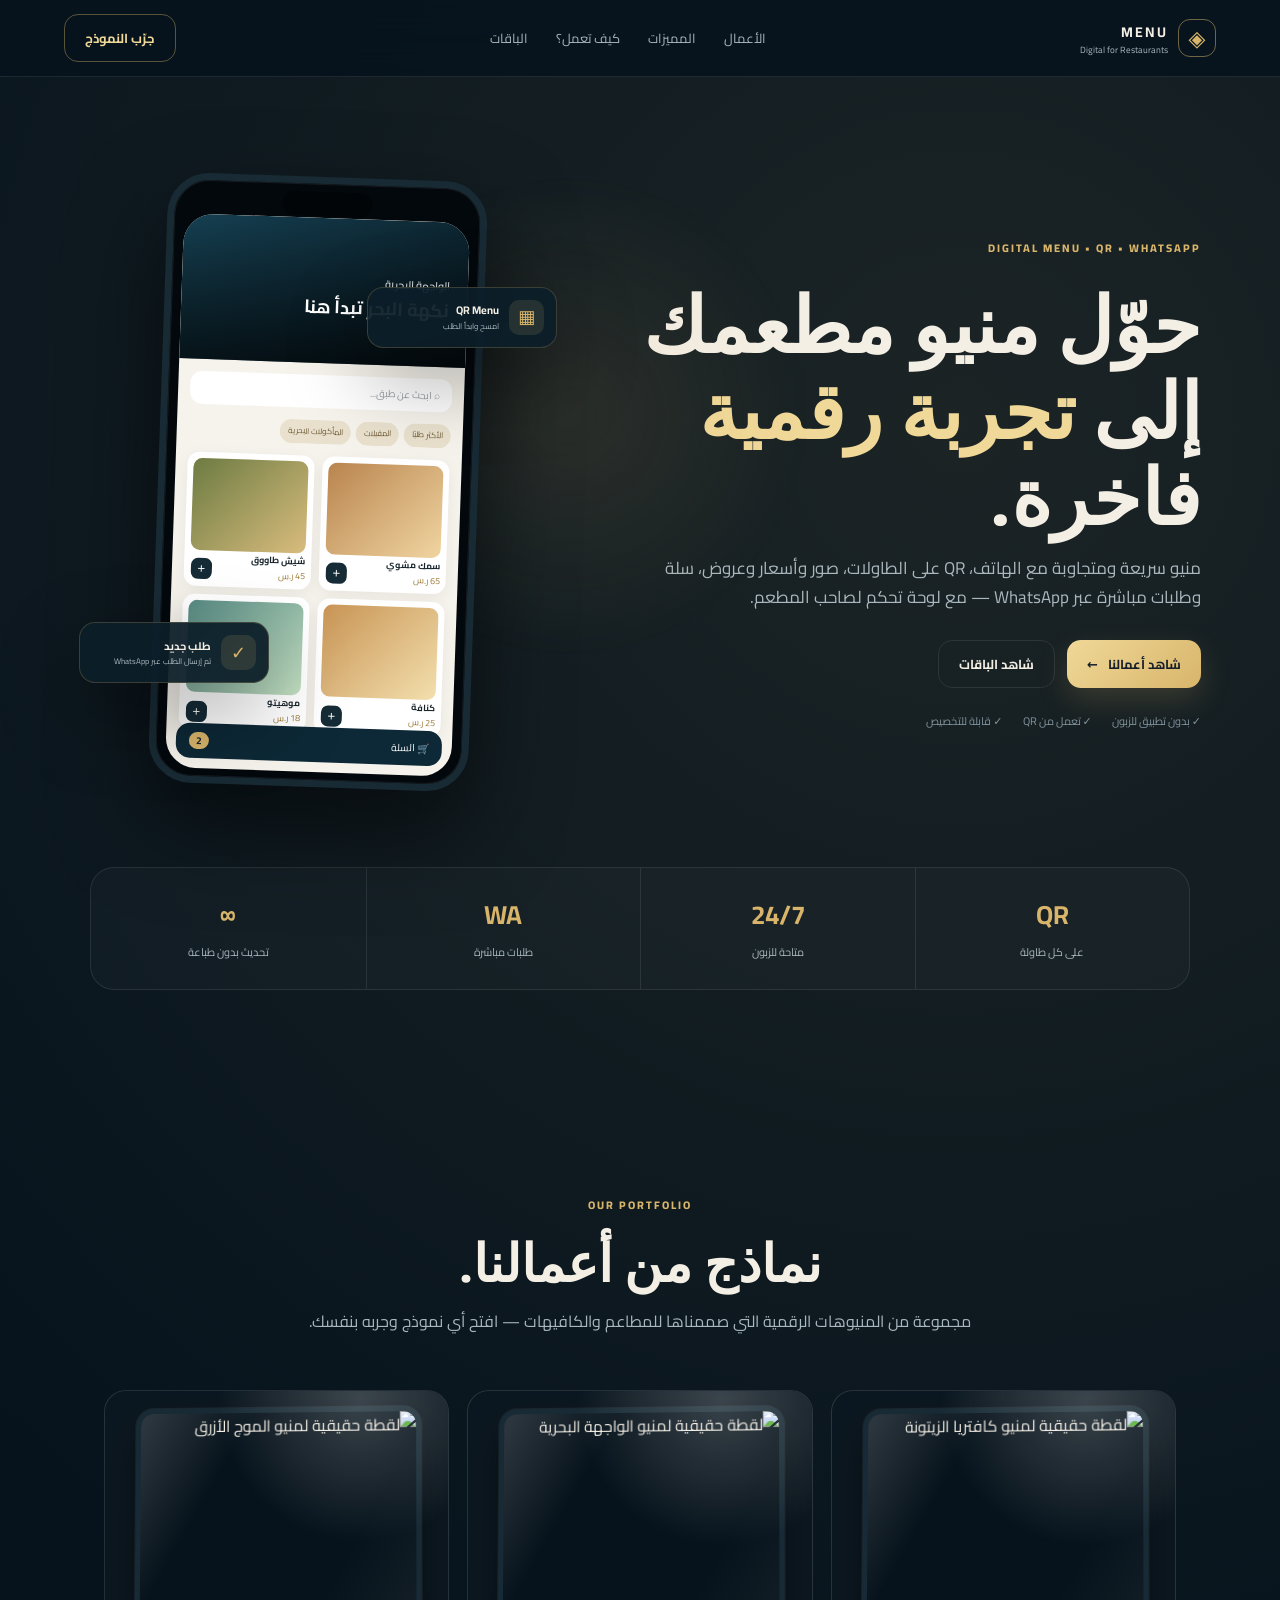
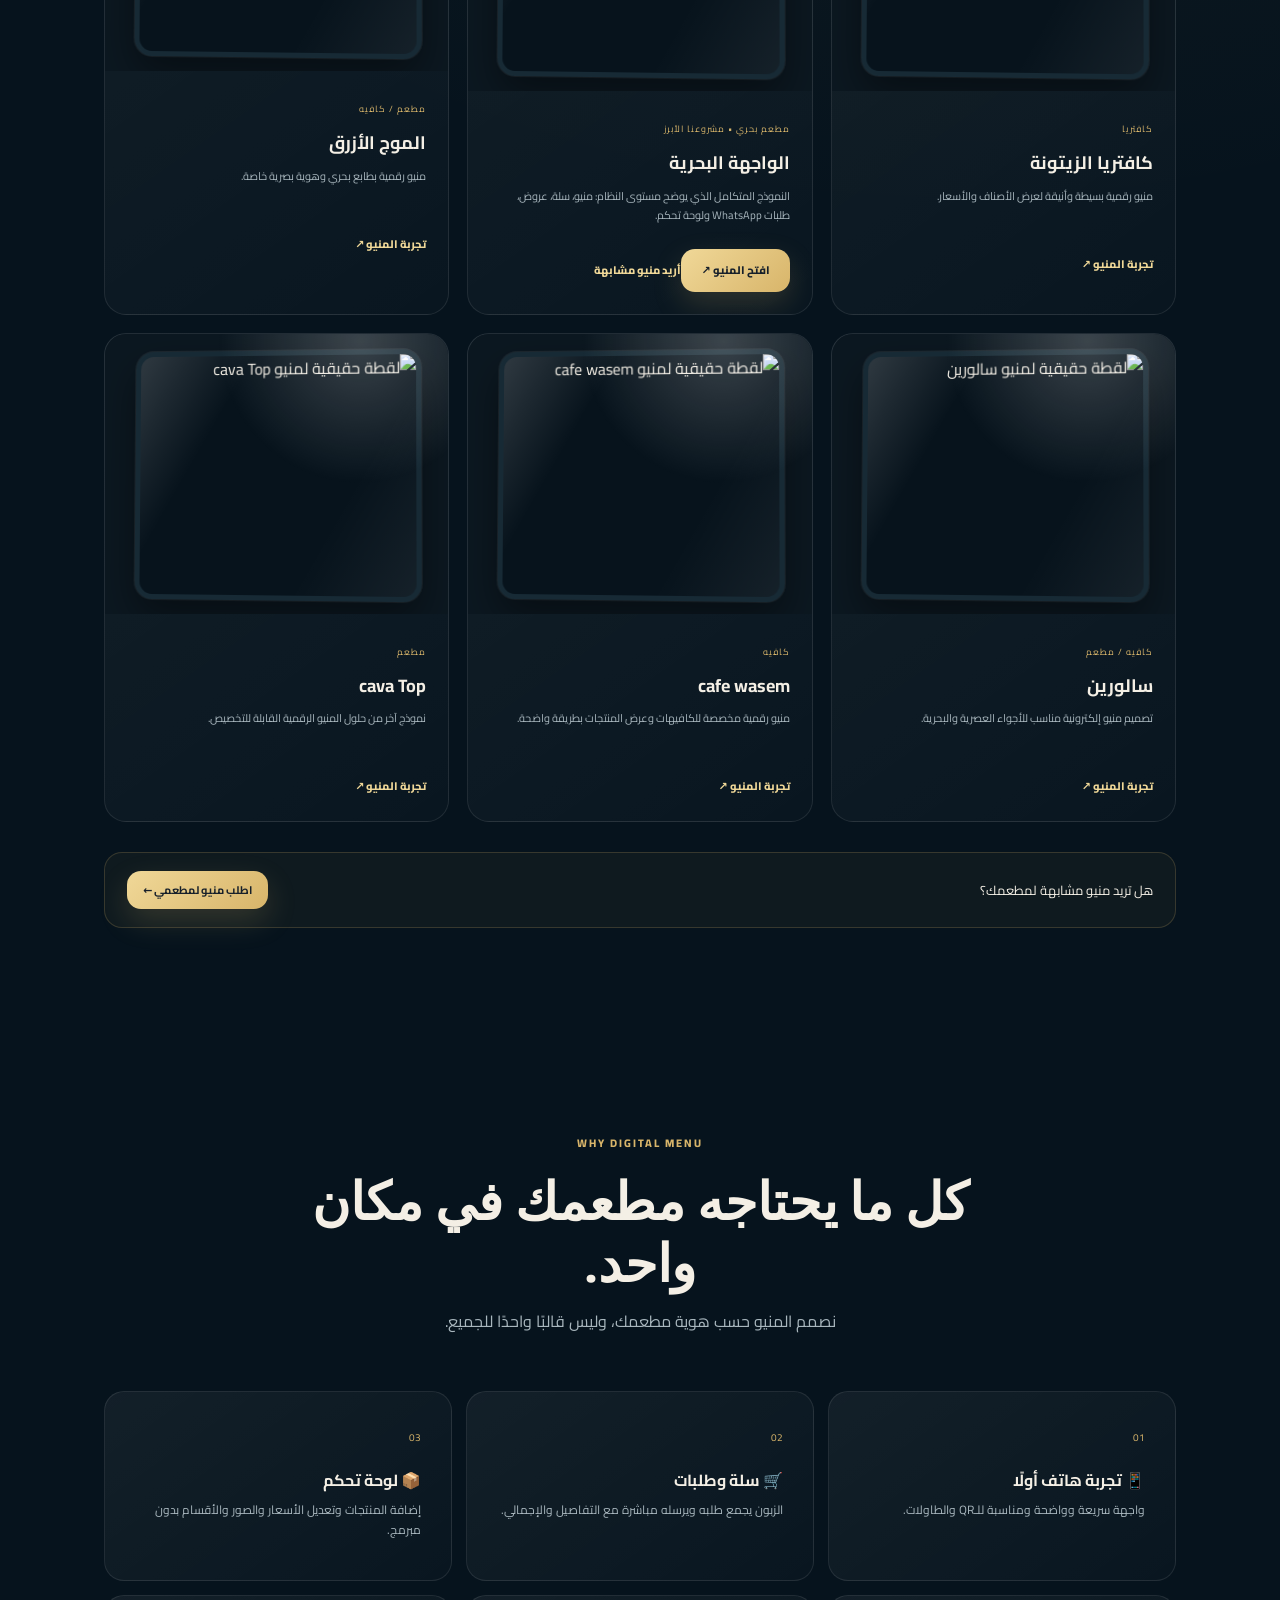
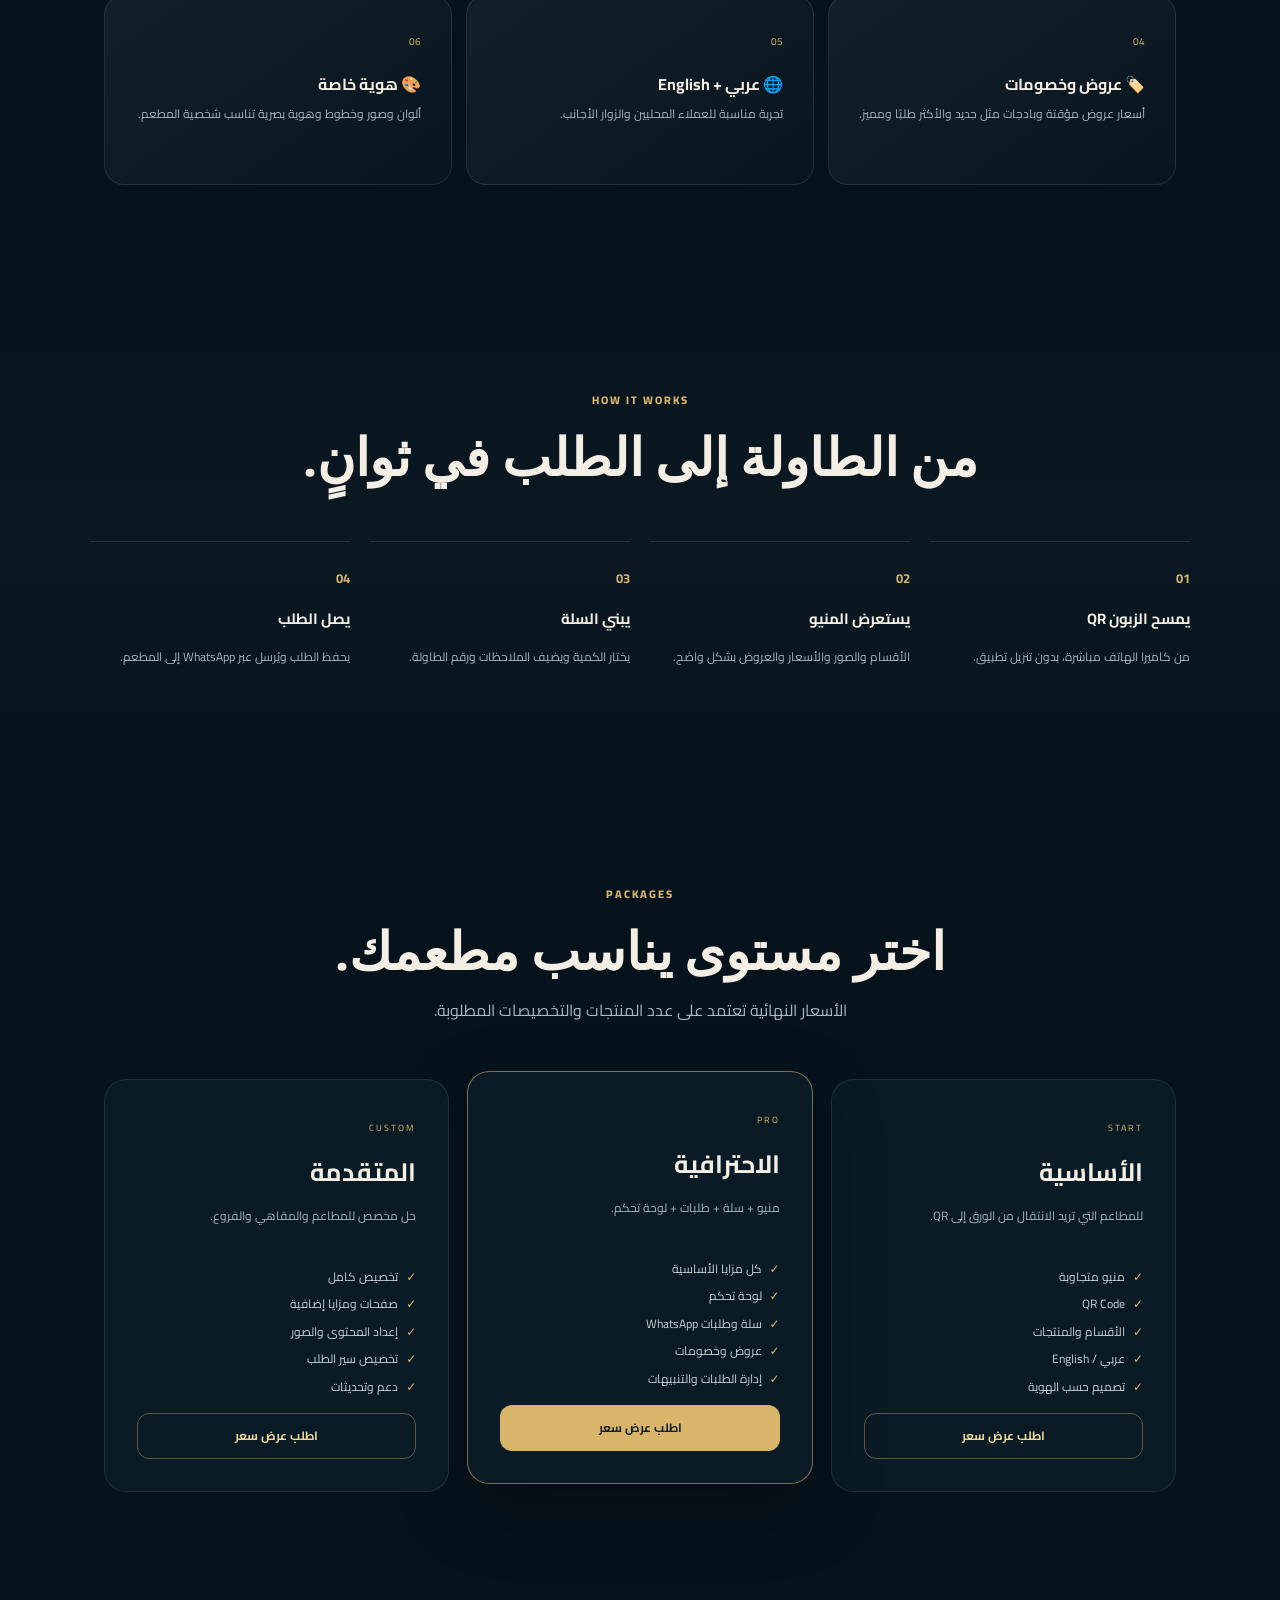
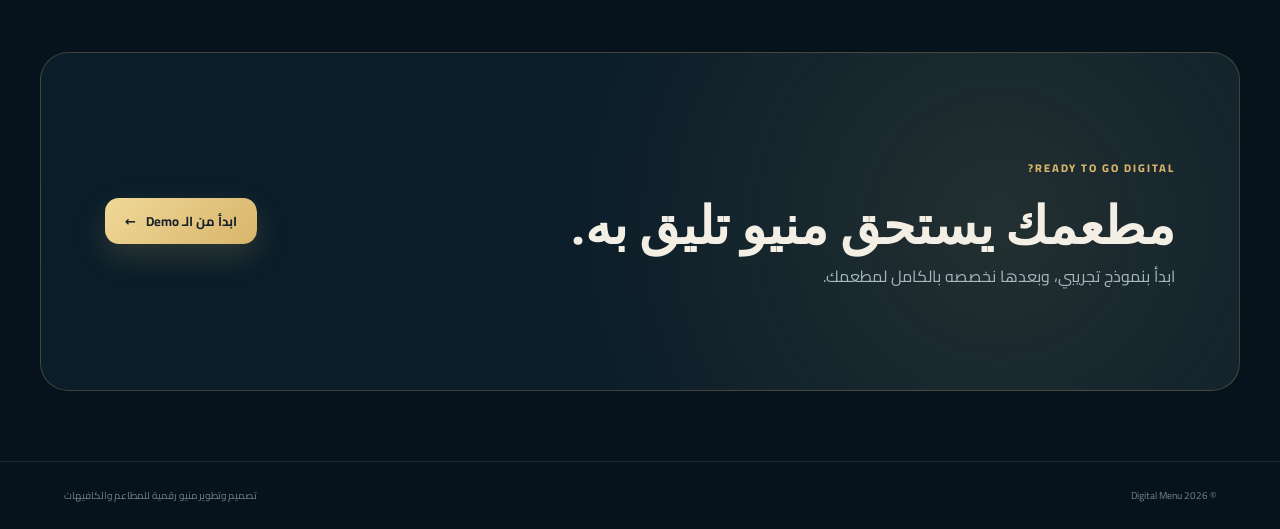
==== commit c291e483: "Make showcase more compact and feature Al-Wajha inside portfolio" ====
--- a/showcase/index.html
+++ b/showcase/index.html
@@ -86,9 +86,9 @@
           <div class="portfolio-visual olive"><div class="device-shot"><img loading="lazy" src="https://image.thum.io/get/width/900/crop/760/noanimate/https://aboodalda.github.io/menu/" alt="لقطة حقيقية لمنيو كافتريا الزيتونة"></div></div>
           <div class="portfolio-body"><span class="work-type">كافتريا</span><h3>كافتريا الزيتونة</h3><p>منيو رقمية بسيطة وأنيقة لعرض الأصناف والأسعار.</p><a href="https://aboodalda.github.io/menu/" target="_blank" rel="noopener">تجربة المنيو ↗</a></div>
         </article>
-        <article class="portfolio-card featured-work">
-          <div class="portfolio-visual sea"><div class="device-shot"><img loading="lazy" src="https://image.thum.io/get/width/900/crop/760/noanimate/https://aboodalda.github.io/Al-Wajha/" alt="لقطة حقيقية لمنيو الواجهة البحرية"></div></div>
-          <div class="portfolio-body"><span class="work-type">مطعم بحري</span><h3>الواجهة البحرية</h3><p>تجربة متقدمة تشمل السلة والطلبات وWhatsApp ولوحة التحكم.</p><a href="https://aboodalda.github.io/Al-Wajha/" target="_blank" rel="noopener">تجربة المنيو ↗</a></div>
+        <article class="portfolio-card featured-work portfolio-main-demo">
+          <div class="portfolio-visual sea"><div class="device-shot"><img loading="lazy" src="https://image.thum.io/get/width/1200/crop/760/noanimate/https://aboodalda.github.io/Al-Wajha/" alt="لقطة حقيقية لمنيو الواجهة البحرية"></div><span class="live-pill">● LIVE DEMO</span></div>
+          <div class="portfolio-body"><span class="work-type">مطعم بحري • مشروعنا الأبرز</span><h3>الواجهة البحرية</h3><p>النموذج المتكامل الذي يوضح مستوى النظام: منيو، سلة، عروض، طلبات WhatsApp ولوحة تحكم.</p><div class="portfolio-actions"><a class="btn primary" href="https://aboodalda.github.io/Al-Wajha/" target="_blank" rel="noopener">افتح المنيو ↗</a><a class="text-link" href="#pricing">أريد منيو مشابهة</a></div></div>
         </article>
         <article class="portfolio-card">
           <div class="portfolio-visual blue"><div class="device-shot"><img loading="lazy" src="https://image.thum.io/get/width/900/crop/760/noanimate/https://aboodalda.github.io/bluewave/" alt="لقطة حقيقية لمنيو الموج الأزرق"></div></div>
@@ -139,24 +139,6 @@
       </div>
     </section>
 
-    <section id="demo" class="demo-section">
-      <div class="demo-copy">
-        <span class="eyebrow">LIVE DEMO</span>
-        <h2>جرّب منيو حقيقية قبل أن تقرر.</h2>
-        <p>هذا نموذج حي لنظام المنيو والطلبات. افتحه من الهاتف وجرب السلة والبحث والعروض والطلب.</p>
-        <a class="btn primary" href="https://aboodalda.github.io/Al-Wajha/" target="_blank" rel="noopener">فتح الواجهة البحرية ↗</a>
-      </div>
-      <div class="demo-preview">
-        <div class="browser"><span></span><span></span><span></span><small>aboodalda.github.io/Al-Wajha/</small></div>
-        <div class="preview-body">
-          <div class="preview-logo">🌊 <b>الواجهة البحرية</b></div>
-          <div class="preview-line wide"></div><div class="preview-line"></div>
-          <div class="preview-cards"><i></i><i></i><i></i><i></i></div>
-          <div class="preview-button">افتح الـ Demo</div>
-        </div>
-      </div>
-    </section>
-
     <section id="pricing" class="section pricing-section">
       <div class="section-head">
         <span class="eyebrow">PACKAGES</span>
@@ -197,6 +179,6 @@
     </div>
   </div>
 
-  <script src="app.js?v=1"></script>
+  <script src="app.js?v=2"></script>
 </body>
 </html>
--- a/showcase/style.css
+++ b/showcase/style.css
@@ -1 +1,4 @@
 :root{--bg:#06131d;--panel:#0b1d29;--panel2:#102735;--text:#f4efe5;--muted:#a9b7be;--gold:#d8b56a;--gold2:#f0d898;--line:rgba(255,255,255,.09);--shadow:0 30px 80px rgba(0,0,0,.35)}*{box-sizing:border-box}html{scroll-behavior:smooth}body{margin:0;background:radial-gradient(circle at 75% 8%,rgba(216,181,106,.1),transparent 28%),var(--bg);color:var(--text);font-family:Cairo,system-ui,sans-serif;line-height:1.7}.topbar{position:sticky;top:0;z-index:20;display:flex;align-items:center;justify-content:space-between;padding:14px 5vw;background:rgba(6,19,29,.82);backdrop-filter:blur(18px);border-bottom:1px solid var(--line)}.brand{display:flex;gap:10px;align-items:center;color:inherit;text-decoration:none}.brand-mark{width:38px;height:38px;border:1px solid rgba(216,181,106,.5);display:grid;place-items:center;border-radius:12px;color:var(--gold);font-size:22px}.brand b{display:block;letter-spacing:2px;font-size:14px}.brand small{display:block;color:var(--muted);font-size:9px;line-height:1.2}.topbar nav{display:flex;gap:28px}.topbar nav a{color:var(--muted);text-decoration:none;font-size:13px}.nav-cta,.btn{display:inline-flex;align-items:center;justify-content:center;gap:10px;text-decoration:none;border-radius:14px;padding:12px 20px;font-weight:700;font-size:13px}.nav-cta{border:1px solid rgba(216,181,106,.4);color:var(--gold2)}.hero{min-height:760px;max-width:1250px;margin:auto;padding:100px 5vw 80px;display:grid;grid-template-columns:1.1fr .9fr;gap:60px;align-items:center;position:relative}.hero-glow{position:absolute;width:520px;height:520px;right:35%;top:10%;background:radial-gradient(circle,rgba(216,181,106,.11),transparent 65%);filter:blur(10px);pointer-events:none}.eyebrow{display:inline-block;color:var(--gold);letter-spacing:2px;font-size:11px;font-weight:800}.hero h1{font-family:"Playfair Display",serif;font-size:clamp(46px,6vw,78px);line-height:1.12;margin:18px 0}.hero h1 em{font-style:normal;color:var(--gold2)}.hero p{max-width:650px;color:var(--muted);font-size:17px}.hero-actions{display:flex;gap:12px;margin-top:28px}.btn.primary{background:linear-gradient(135deg,var(--gold2),var(--gold));color:#17202a;box-shadow:0 12px 30px rgba(216,181,106,.18)}.btn.ghost{border:1px solid var(--line);color:var(--text)}.trust-row{display:flex;gap:20px;flex-wrap:wrap;color:#82949e;font-size:11px;margin-top:24px}.phone-stage{position:relative;min-height:590px;display:grid;place-items:center}.phone{width:min(320px,75vw);height:610px;background:#03080d;border:7px solid #182a34;border-radius:42px;padding:10px;box-shadow:0 40px 90px rgba(0,0,0,.55),inset 0 0 0 1px rgba(255,255,255,.08);transform:rotate(2deg)}.phone-notch{width:90px;height:24px;background:#020508;border-radius:20px;margin:-2px auto 2px;position:relative;z-index:3}.screen{height:calc(100% - 22px);border-radius:30px;overflow:hidden;background:#f6f3ec;color:#17242b;position:relative}.mini-hero{height:145px;padding:55px 18px 10px;color:white;background:linear-gradient(180deg,rgba(0,0,0,.08),rgba(0,0,0,.65)),linear-gradient(135deg,#17465a,#0a1b24)}.mini-hero span{font-size:11px;display:block}.mini-hero b{font-size:18px}.mini-search{margin:12px;border-radius:12px;background:#fff;padding:8px 12px;color:#98a0a3;font-size:10px}.mini-chips{display:flex;gap:5px;padding:0 12px;overflow:hidden}.mini-chips i{font-style:normal;white-space:nowrap;padding:5px 8px;border-radius:20px;background:#e9e1ce;color:#6e5b35;font-size:8px}.mini-grid{display:grid;grid-template-columns:1fr 1fr;gap:8px;padding:12px}.mini-grid article{background:#fff;border-radius:12px;padding:6px;position:relative;box-shadow:0 4px 15px rgba(0,0,0,.06)}.food{height:92px;border-radius:9px;background:linear-gradient(135deg,#b9844e,#f0d5a1)}.f2{background:linear-gradient(135deg,#6c7b42,#d9bc7d)}.f3{background:linear-gradient(135deg,#c89455,#f3dfad)}.f4{background:linear-gradient(135deg,#568a83,#c4e0c2)}.mini-grid b,.mini-grid small{display:block;font-size:9px}.mini-grid small{color:#9c7b39}.mini-grid button{position:absolute;bottom:7px;left:7px;border:0;background:#152b36;color:white;width:21px;height:21px;border-radius:7px}.mini-cart{position:absolute;bottom:10px;left:10px;right:10px;background:#0d2836;color:white;padding:9px 13px;border-radius:14px;font-size:10px;display:flex;justify-content:space-between}.mini-cart strong{background:var(--gold);color:#18232a;padding:0 7px;border-radius:9px}.float-card{position:absolute;background:rgba(12,30,41,.94);border:1px solid rgba(216,181,106,.22);box-shadow:var(--shadow);border-radius:16px;padding:12px;display:flex;gap:10px;align-items:center;min-width:190px}.float-card span{width:35px;height:35px;border-radius:10px;background:rgba(216,181,106,.13);display:grid;place-items:center;color:var(--gold);font-size:18px}.float-card b,.float-card small{display:block}.float-card b{font-size:11px}.float-card small{font-size:8px;color:var(--muted)}.qr-card{right:0;top:18%}.order-card{left:0;bottom:17%}.stats{max-width:1100px;margin:0 auto 100px;border:1px solid var(--line);border-radius:24px;display:grid;grid-template-columns:repeat(4,1fr);background:rgba(255,255,255,.025);overflow:hidden}.stats div{padding:25px;text-align:center;border-left:1px solid var(--line)}.stats div:last-child{border-left:0}.stats strong{display:block;color:var(--gold);font-size:26px}.stats span{font-size:11px;color:var(--muted)}.section,.demo-section,.cta{max-width:1200px;margin:auto;padding:100px 5vw}.section-head{text-align:center;max-width:720px;margin:0 auto 55px}.section h2,.demo-section h2,.cta h2{font-family:"Playfair Display",serif;font-size:clamp(34px,5vw,52px);line-height:1.2;margin:12px 0}.section-head p,.demo-copy p{color:var(--muted)}.portfolio-grid{display:grid;grid-template-columns:repeat(3,1fr);gap:18px}.portfolio-card{overflow:hidden;background:linear-gradient(145deg,rgba(255,255,255,.055),rgba(255,255,255,.015));border:1px solid var(--line);border-radius:22px;transition:transform .25s ease,border-color .25s ease,box-shadow .25s ease}.portfolio-card:hover{transform:translateY(-6px);border-color:rgba(216,181,106,.42);box-shadow:0 24px 55px rgba(0,0,0,.25)}.portfolio-visual{height:210px;padding:28px;display:flex;flex-direction:column;justify-content:flex-end;position:relative;overflow:hidden}.portfolio-visual:before{content:"";position:absolute;inset:-30%;background:radial-gradient(circle at 70% 25%,rgba(255,255,255,.2),transparent 28%);transform:rotate(-12deg)}.portfolio-visual span,.portfolio-visual b,.portfolio-visual small{position:relative}.portfolio-visual span{font-size:34px;margin-bottom:auto}.portfolio-visual b{font-family:"Playfair Display",serif;font-size:24px}.portfolio-visual small{font-size:9px;color:rgba(255,255,255,.7);letter-spacing:1px}.portfolio-visual.olive{background:linear-gradient(135deg,#243b2a,#6d7044)}.portfolio-visual.sea{background:linear-gradient(135deg,#082b3b,#b38d4b)}.portfolio-visual.blue{background:linear-gradient(135deg,#0c4c68,#071c35)}.portfolio-visual.sand{background:linear-gradient(135deg,#513c2b,#b78c58)}.portfolio-visual.wasem{background:linear-gradient(135deg,#33251e,#9b704a)}.portfolio-visual.cava{background:linear-gradient(135deg,#1b2528,#8f6f45)}.portfolio-body{padding:22px}.work-type{font-size:9px;color:var(--gold);letter-spacing:1px}.portfolio-body h3{font-size:18px;margin:8px 0}.portfolio-body p{font-size:11px;color:var(--muted);min-height:44px;margin:0 0 18px}.portfolio-body a{display:inline-flex;color:var(--gold2);text-decoration:none;font-size:11px;font-weight:800}.portfolio-cta{margin-top:30px;border:1px solid rgba(216,181,106,.2);border-radius:18px;padding:18px 22px;display:flex;align-items:center;justify-content:space-between;gap:20px;background:rgba(216,181,106,.045);font-size:13px}.portfolio-cta .btn{padding:10px 16px;font-size:11px}.feature-grid{display:grid;grid-template-columns:repeat(3,1fr);gap:14px}.feature{background:linear-gradient(145deg,rgba(255,255,255,.055),rgba(255,255,255,.015));border:1px solid var(--line);padding:30px;border-radius:20px;min-height:190px}.feature span{color:var(--gold);font-size:10px}.feature h3{margin:18px 0 6px;font-size:16px}.feature p{color:var(--muted);font-size:12px;margin:0}.dark-section{max-width:none;background:linear-gradient(180deg,transparent,rgba(255,255,255,.025),transparent)}.dark-section>*{max-width:1100px;margin-left:auto;margin-right:auto}.steps{display:grid;grid-template-columns:repeat(4,1fr);gap:20px}.steps>div{border-top:1px solid var(--line);padding-top:22px}.steps b{color:var(--gold);font-size:13px}.steps h3{font-size:15px}.steps p{font-size:12px;color:var(--muted)}.demo-section{display:grid;grid-template-columns:.8fr 1.2fr;gap:70px;align-items:center}.demo-copy .btn{margin-top:20px}.demo-preview{border:1px solid var(--line);border-radius:22px;overflow:hidden;background:#0c202b;box-shadow:var(--shadow)}.browser{height:45px;display:flex;align-items:center;gap:7px;padding:0 15px;border-bottom:1px solid var(--line)}.browser>span{width:7px;height:7px;border-radius:50%;background:#3c505a}.browser small{margin-right:auto;color:#70838d;font-size:9px}.preview-body{padding:40px;min-height:330px;background:radial-gradient(circle at 70% 30%,rgba(216,181,106,.14),transparent 30%),linear-gradient(135deg,#0b2532,#07151e)}.preview-logo{font-size:20px}.preview-line{height:8px;width:35%;margin-top:14px;background:rgba(255,255,255,.12);border-radius:10px}.preview-line.wide{width:65%;height:18px}.preview-cards{display:grid;grid-template-columns:repeat(4,1fr);gap:10px;margin-top:40px}.preview-cards i{height:100px;border-radius:12px;background:linear-gradient(145deg,#173d4d,#d0aa60)}.preview-button{margin:22px auto 0;width:max-content;background:var(--gold);color:#15232b;border-radius:10px;padding:7px 14px;font-size:10px;font-weight:800}.pricing{display:grid;grid-template-columns:repeat(3,1fr);gap:18px}.price-card{position:relative;background:#0a1b26;border:1px solid var(--line);border-radius:22px;padding:32px}.price-card.featured{border-color:rgba(216,181,106,.55);transform:translateY(-8px);box-shadow:0 25px 70px rgba(0,0,0,.3)}.tag{font-size:9px;color:var(--gold);letter-spacing:2px}.price-card h3{font-size:25px;margin:12px 0}.price-card p{color:var(--muted);font-size:12px;min-height:45px}.price-card ul{padding:0;list-style:none;color:#c8d2d6;font-size:12px;line-height:2.3}.price-card li:before{content:"✓";color:var(--gold);margin-left:8px}.price-card button{width:100%;padding:12px;border-radius:12px;border:1px solid rgba(216,181,106,.4);background:transparent;color:var(--gold2);font:inherit;font-size:12px;font-weight:700;cursor:pointer}.featured button{background:var(--gold);color:#14222a}.cta{margin-top:60px;margin-bottom:70px;border:1px solid rgba(216,181,106,.25);border-radius:28px;background:radial-gradient(circle at 80% 50%,rgba(216,181,106,.12),transparent 45%),#0a1d29;display:flex;align-items:center;justify-content:space-between;gap:30px}.cta h2{margin-bottom:8px}.cta p{color:var(--muted);margin:0}footer{border-top:1px solid var(--line);padding:25px 5vw;display:flex;justify-content:space-between;color:#6f828b;font-size:10px}.modal{position:fixed;inset:0;background:rgba(0,0,0,.7);backdrop-filter:blur(10px);display:none;place-items:center;padding:20px;z-index:50}.modal.open{display:grid}.modal-box{position:relative;width:min(520px,100%);background:#0a1c27;border:1px solid var(--line);border-radius:24px;padding:35px;box-shadow:var(--shadow)}.modal-close{position:absolute;left:18px;top:15px;border:0;background:none;color:#9fb0b8;font-size:28px;cursor:pointer}.modal-box h2{font-family:"Playfair Display",serif;font-size:32px;margin:8px 0}.modal-box p{color:var(--muted);font-size:12px}.modal-box input,.modal-box textarea{width:100%;margin-top:10px;padding:13px;border-radius:12px;border:1px solid var(--line);background:#07151e;color:white;font:inherit;font-size:12px;outline:none}.modal-box textarea{min-height:100px;resize:vertical}.modal-box form .btn{width:100%;border:0;margin-top:12px;cursor:pointer}.modal-note{display:block;color:#70838d;font-size:9px;margin-top:10px}.portfolio-grid{grid-template-columns:repeat(3,1fr)}@media(max-width:900px){.topbar nav{display:none}.hero{grid-template-columns:1fr;padding-top:70px;text-align:center}.hero p{margin:0 auto}.hero-actions,.trust-row{justify-content:center}.phone-stage{min-height:650px}.qr-card{right:3%;top:12%}.order-card{left:3%;bottom:10%}.stats{margin-left:20px;margin-right:20px}.feature-grid,.steps,.pricing,.portfolio-grid{grid-template-columns:1fr 1fr}.demo-section{grid-template-columns:1fr;gap:40px}.cta{margin-left:20px;margin-right:20px}.cta{flex-direction:column;align-items:flex-start}}@media(max-width:600px){.topbar{padding:11px 18px}.nav-cta{font-size:10px;padding:9px 12px}.hero{padding:60px 20px 30px;min-height:auto}.hero h1{font-size:44px}.hero p{font-size:14px}.hero-actions{flex-direction:column}.phone-stage{transform:scale(.9);margin:-20px 0 -30px}.float-card{min-width:155px;padding:9px}.qr-card{right:-2%}.order-card{left:-2%}.stats{grid-template-columns:1fr 1fr;margin-bottom:40px}.stats div{border-left:1px solid var(--line);border-bottom:1px solid var(--line)}.feature-grid,.steps,.pricing,.portfolio-grid{grid-template-columns:1fr}.section,.demo-section,.cta{padding:70px 20px}.price-card.featured{transform:none}.preview-cards{grid-template-columns:1fr 1fr}.cta{margin-left:0;margin-right:0;border-radius:20px}footer{flex-direction:column;gap:8px}.modal-box{padding:28px 20px}}
+
+/* Portfolio live screenshot mockups */
+.device-shot{position:absolute;inset:16px 28px 14px;border-radius:18px;overflow:hidden;background:#07131c;border:5px solid #172a35;box-shadow:0 18px 40px rgba(0,0,0,.42),0 0 0 1px rgba(255,255,255,.08);transform:perspective(900px) rotateY(-5deg) rotateX(2deg);transition:transform .35s ease,box-shadow .35s ease}.portfolio-card:hover .device-shot{transform:perspective(900px) rotateY(0) rotateX(0) translateY(-4px);box-shadow:0 25px 55px rgba(0,0,0,.5)}.device-shot:after{content:"";position:absolute;inset:0;pointer-events:none;background:linear-gradient(120deg,rgba(255,255,255,.16),transparent 28%,transparent 70%,rgba(255,255,255,.06))}.device-shot img{display:block;width:100%;height:100%;object-fit:cover;object-position:top center}.portfolio-visual{height:280px;padding:0}.portfolio-visual:before{z-index:2;pointer-events:none}.portfolio-visual b,.portfolio-visual small,.portfolio-visual>span{display:none}.portfolio-card{position:relative}.portfolio-card.featured-work .portfolio-visual{height:300px}.portfolio-card .portfolio-body{position:relative}.portfolio-visual.olive,.portfolio-visual.sea,.portfolio-visual.blue,.portfolio-visual.sand,.portfolio-visual.wasem,.portfolio-visual.cava{background:#0b1720}@media(max-width:600px){.portfolio-visual{height:310px}.portfolio-card.featured-work .portfolio-visual{height:330px}.device-shot{inset:14px 30px}.portfolio-card.featured-work .device-shot{inset:14px 32px}}
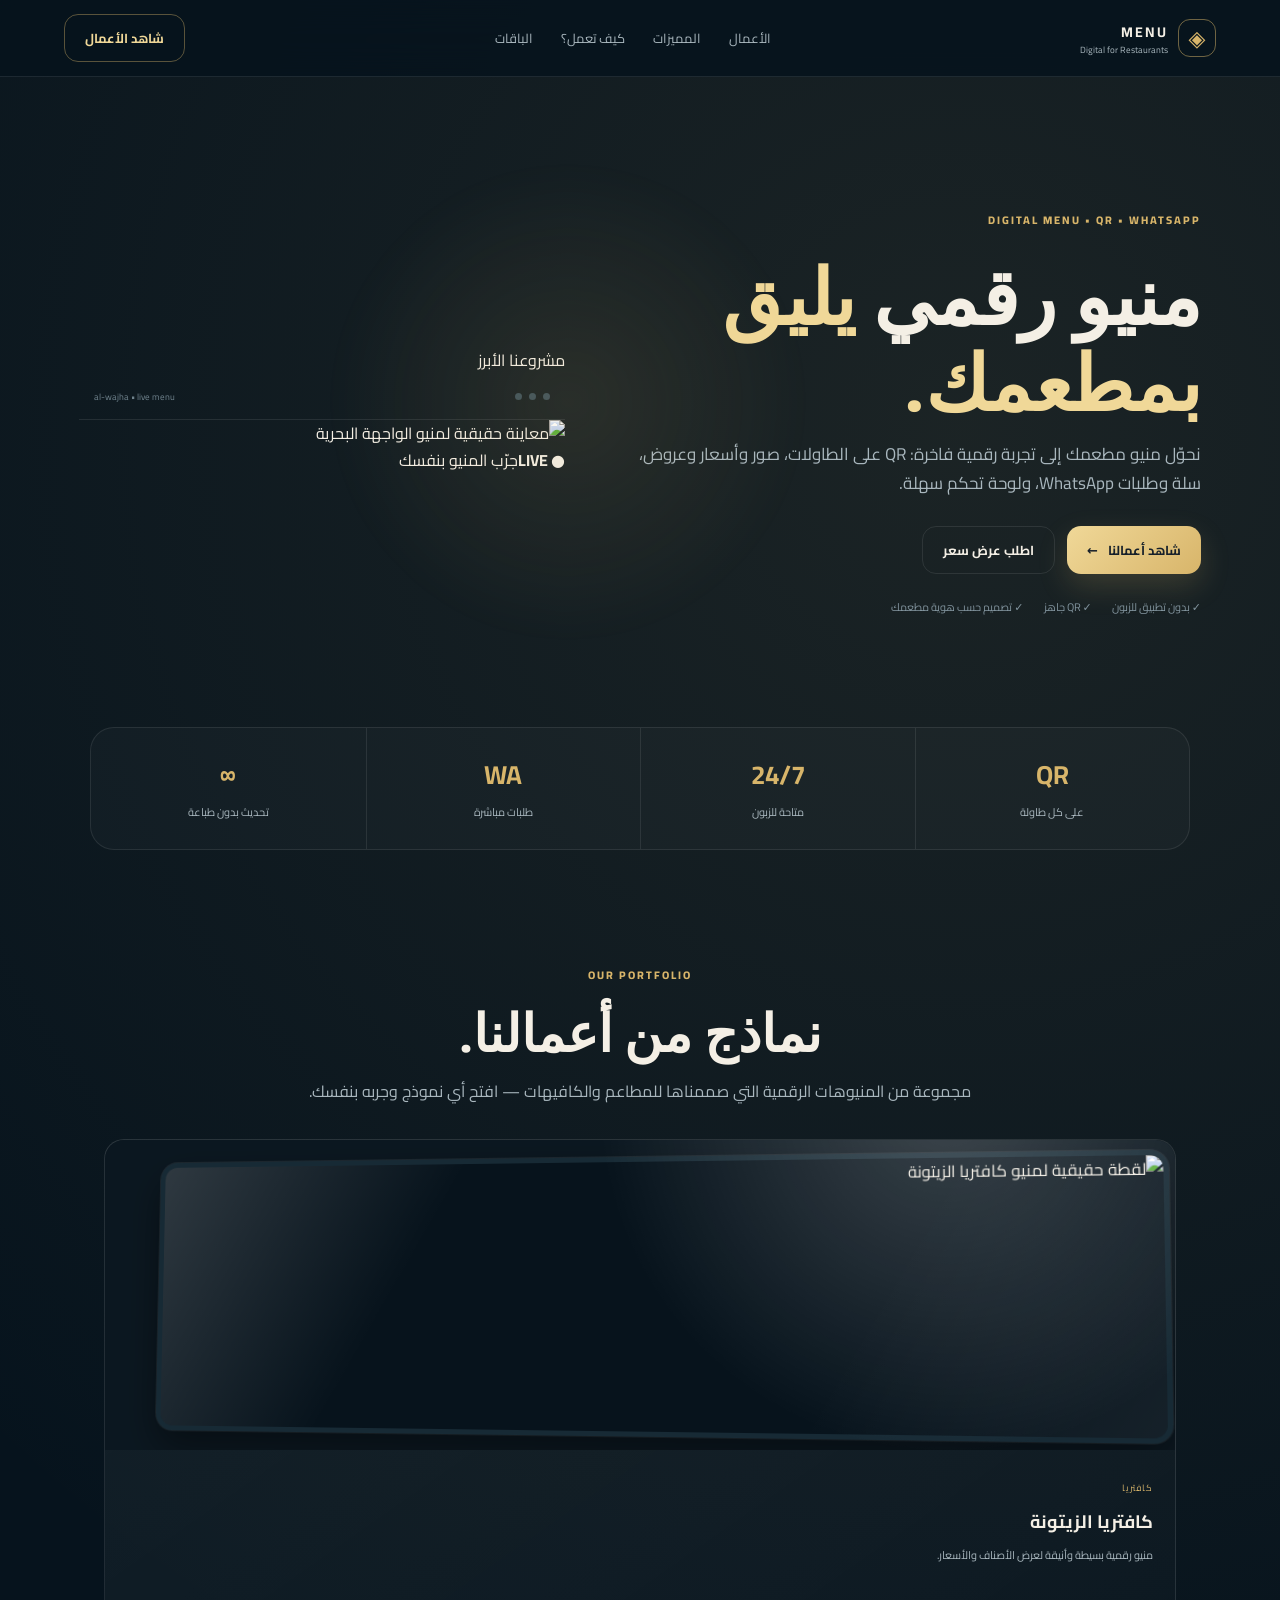
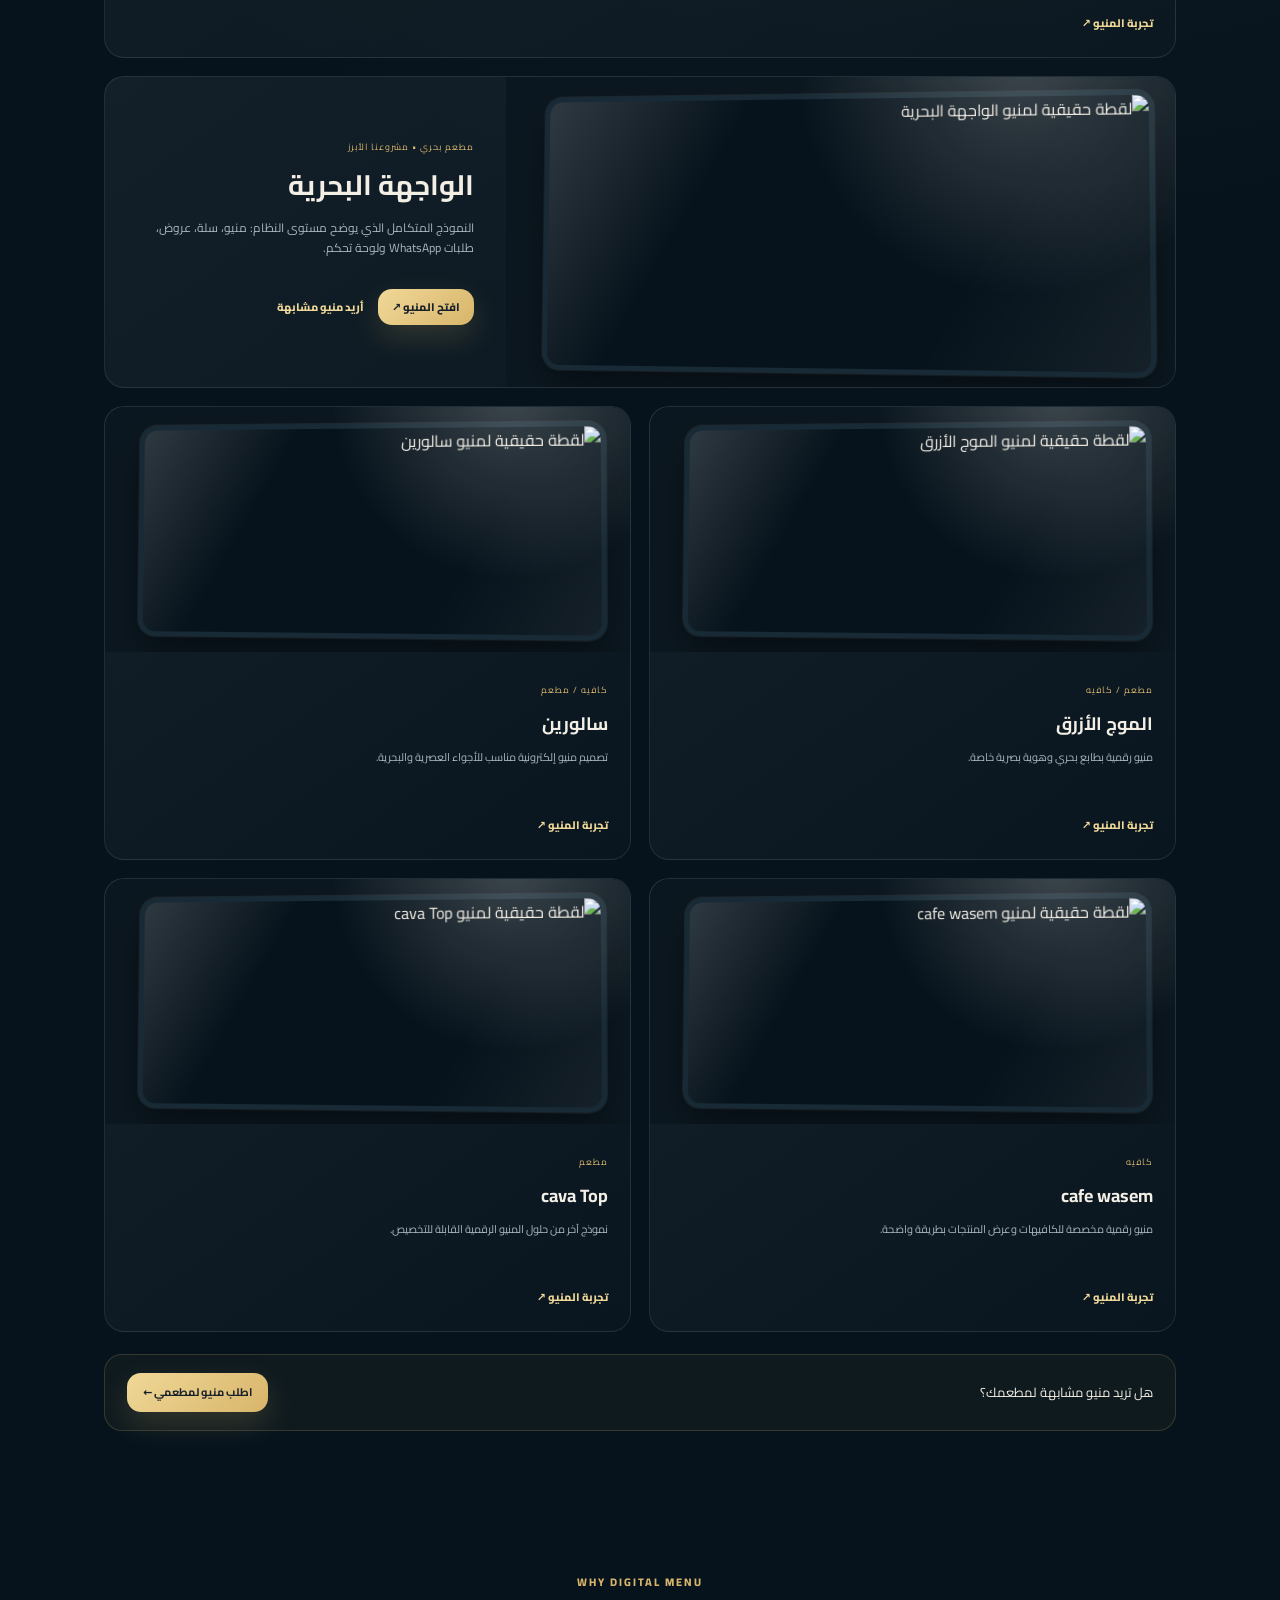
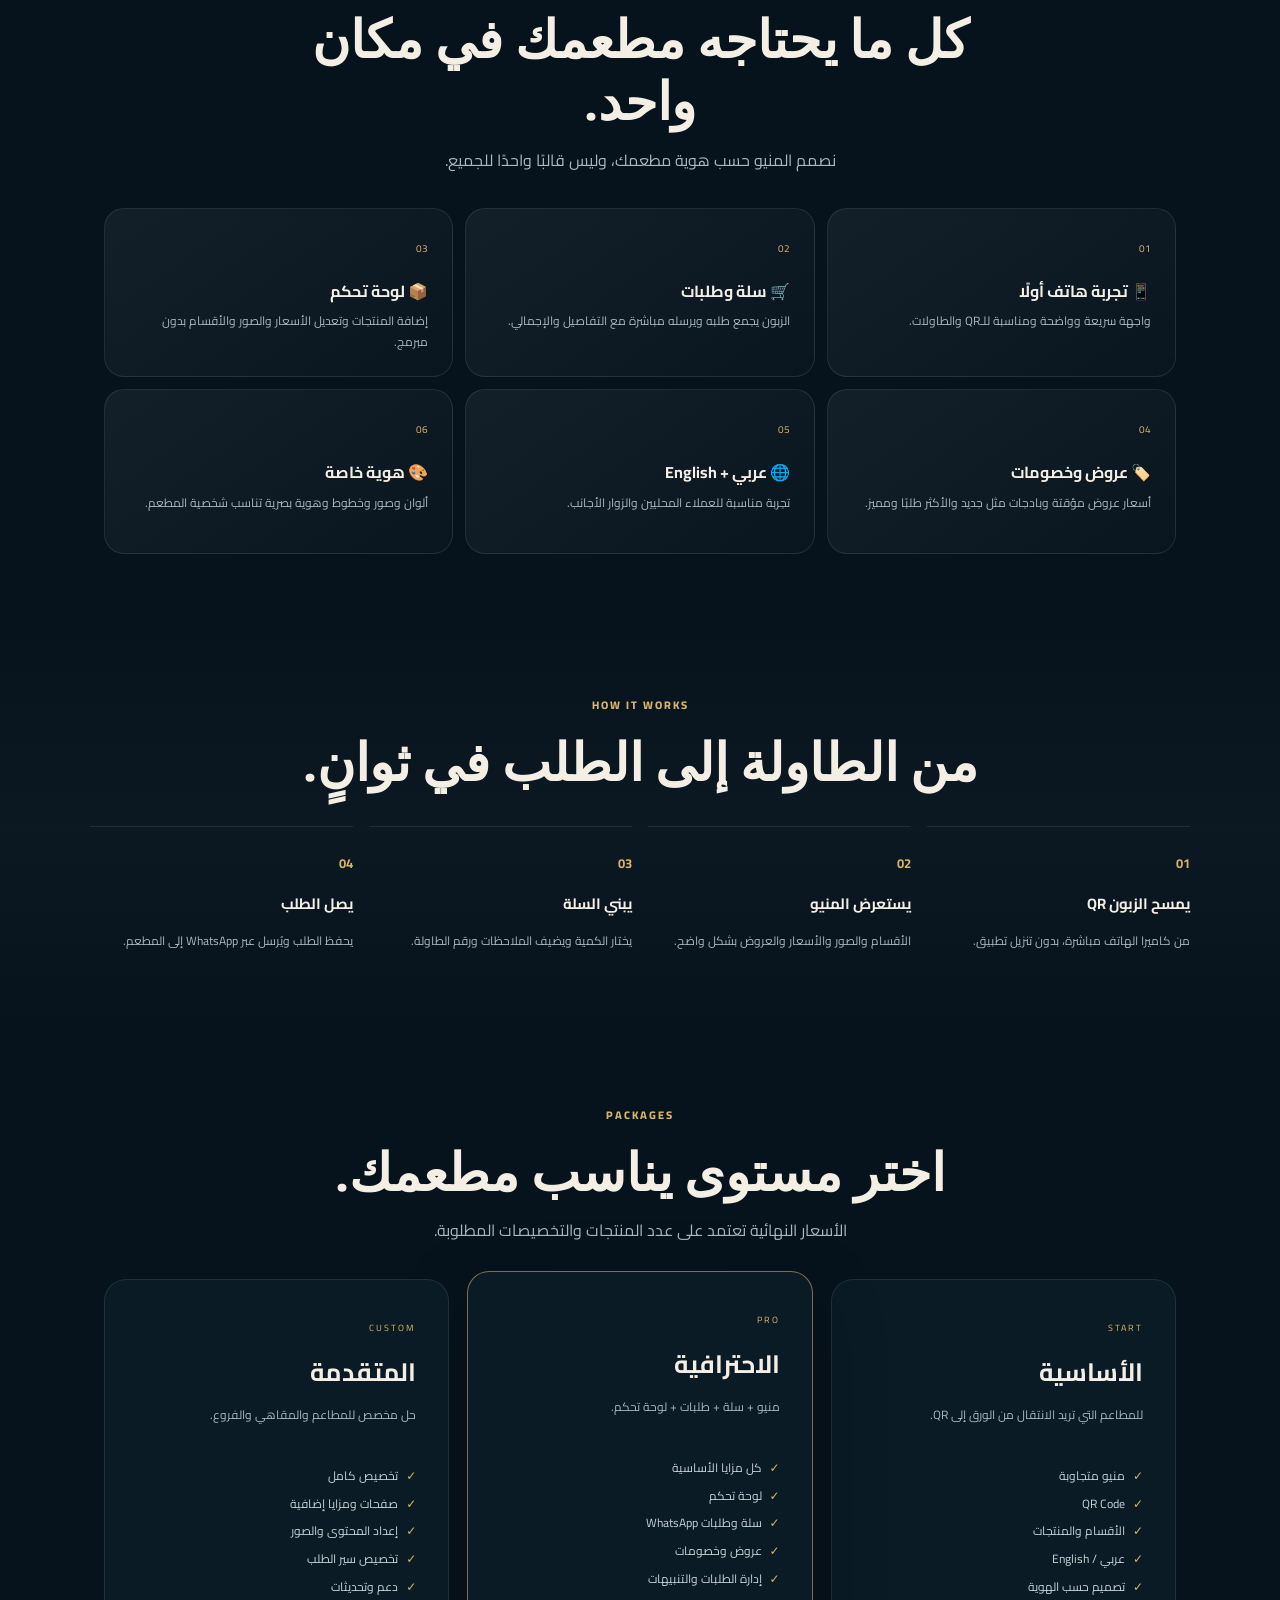
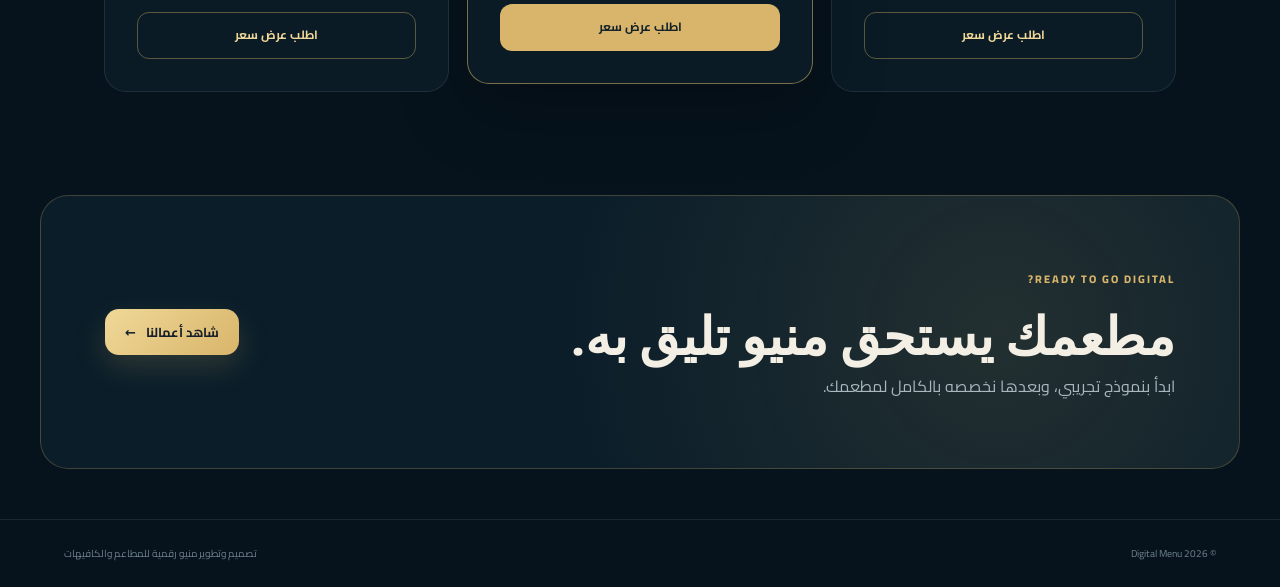
==== commit 49a0f5c3: "Redesign showcase landing page around portfolio" ====
--- a/showcase/index.html
+++ b/showcase/index.html
@@ -22,48 +22,33 @@
       <a href="#how">كيف تعمل؟</a>
       <a href="#pricing">الباقات</a>
     </nav>
-    <a class="nav-cta" href="#demo">جرّب النموذج</a>
+    <a class="nav-cta" href="#portfolio">شاهد الأعمال</a>
   </header>
 
   <main id="top">
-    <section class="hero">
+    <section class="hero hero-compact">
       <div class="hero-glow"></div>
       <div class="hero-copy">
         <span class="eyebrow">DIGITAL MENU • QR • WHATSAPP</span>
-        <h1>حوّل منيو مطعمك إلى <em>تجربة رقمية</em> فاخرة.</h1>
-        <p>منيو سريعة ومتجاوبة مع الهاتف، QR على الطاولات، صور وأسعار وعروض، سلة وطلبات مباشرة عبر WhatsApp — مع لوحة تحكم لصاحب المطعم.</p>
+        <h1>منيو رقمي <em>يليق بمطعمك.</em></h1>
+        <p>نحوّل منيو مطعمك إلى تجربة رقمية فاخرة: QR على الطاولات، صور وأسعار وعروض، سلة وطلبات WhatsApp، ولوحة تحكم سهلة.</p>
         <div class="hero-actions">
           <a class="btn primary" href="#portfolio">شاهد أعمالنا <span>←</span></a>
-          <a class="btn ghost" href="#pricing">شاهد الباقات</a>
+          <a class="btn ghost" href="#pricing">اطلب عرض سعر</a>
         </div>
         <div class="trust-row">
           <span>✓ بدون تطبيق للزبون</span>
-          <span>✓ تعمل من QR</span>
-          <span>✓ قابلة للتخصيص</span>
+          <span>✓ QR جاهز</span>
+          <span>✓ تصميم حسب هوية مطعمك</span>
         </div>
       </div>
-
-      <div class="phone-stage" aria-label="معاينة المنيو">
-        <div class="phone">
-          <div class="phone-notch"></div>
-          <div class="screen">
-            <div class="mini-hero">
-              <span>الواجهة البحرية</span>
-              <b>نكهة البحر تبدأ هنا</b>
-            </div>
-            <div class="mini-search">⌕ ابحث عن طبق...</div>
-            <div class="mini-chips"><i>الأكثر طلبًا</i><i>المقبلات</i><i>المأكولات البحرية</i></div>
-            <div class="mini-grid">
-              <article><div class="food f1"></div><b>سمك مشوي</b><small>65 ر.س</small><button>+</button></article>
-              <article><div class="food f2"></div><b>شيش طاووق</b><small>45 ر.س</small><button>+</button></article>
-              <article><div class="food f3"></div><b>كنافة</b><small>25 ر.س</small><button>+</button></article>
-              <article><div class="food f4"></div><b>موهيتو</b><small>18 ر.س</small><button>+</button></article>
-            </div>
-            <div class="mini-cart">🛒 السلة <strong>2</strong></div>
-          </div>
+      <div class="hero-showcase">
+        <div class="hero-showcase-label">مشروعنا الأبرز</div>
+        <div class="hero-mini-browser">
+          <div class="browser"><span></span><span></span><span></span><small>al-wajha • live menu</small></div>
+          <img src="https://image.thum.io/get/width/1100/crop/700/noanimate/https://aboodalda.github.io/Al-Wajha/" alt="معاينة حقيقية لمنيو الواجهة البحرية">
         </div>
-        <div class="float-card qr-card"><span>▦</span><div><b>QR Menu</b><small>امسح وابدأ الطلب</small></div></div>
-        <div class="float-card order-card"><span>✓</span><div><b>طلب جديد</b><small>تم إرسال الطلب عبر WhatsApp</small></div></div>
+        <div class="hero-badge"><b>● LIVE</b><span>جرّب المنيو بنفسك</span></div>
       </div>
     </section>
 
@@ -75,14 +60,14 @@
     </section>
 
     
-    <section id="portfolio" class="section portfolio-section">
+    <section id="portfolio" class="section portfolio-section portfolio-feature-first">
       <div class="section-head">
         <span class="eyebrow">OUR PORTFOLIO</span>
         <h2>نماذج من أعمالنا.</h2>
         <p>مجموعة من المنيوهات الرقمية التي صممناها للمطاعم والكافيهات — افتح أي نموذج وجربه بنفسك.</p>
       </div>
       <div class="portfolio-grid">
-        <article class="portfolio-card featured-work">
+        <article class="portfolio-card featured-work portfolio-secondary">
           <div class="portfolio-visual olive"><div class="device-shot"><img loading="lazy" src="https://image.thum.io/get/width/900/crop/760/noanimate/https://aboodalda.github.io/menu/" alt="لقطة حقيقية لمنيو كافتريا الزيتونة"></div></div>
           <div class="portfolio-body"><span class="work-type">كافتريا</span><h3>كافتريا الزيتونة</h3><p>منيو رقمية بسيطة وأنيقة لعرض الأصناف والأسعار.</p><a href="https://aboodalda.github.io/menu/" target="_blank" rel="noopener">تجربة المنيو ↗</a></div>
         </article>
@@ -154,7 +139,7 @@
 
     <section class="cta">
       <div><span class="eyebrow">READY TO GO DIGITAL?</span><h2>مطعمك يستحق منيو تليق به.</h2><p>ابدأ بنموذج تجريبي، وبعدها نخصصه بالكامل لمطعمك.</p></div>
-      <a class="btn primary" href="#demo">ابدأ من الـ Demo <span>←</span></a>
+      <a class="btn primary" href="#portfolio">شاهد أعمالنا <span>←</span></a>
     </section>
   </main>
 
@@ -179,6 +164,6 @@
     </div>
   </div>
 
-  <script src="app.js?v=2"></script>
+  <script src="app.js?v=3"></script>
 </body>
 </html>
--- a/showcase/style.css
+++ b/showcase/style.css
@@ -1,4 +1,45 @@
 :root{--bg:#06131d;--panel:#0b1d29;--panel2:#102735;--text:#f4efe5;--muted:#a9b7be;--gold:#d8b56a;--gold2:#f0d898;--line:rgba(255,255,255,.09);--shadow:0 30px 80px rgba(0,0,0,.35)}*{box-sizing:border-box}html{scroll-behavior:smooth}body{margin:0;background:radial-gradient(circle at 75% 8%,rgba(216,181,106,.1),transparent 28%),var(--bg);color:var(--text);font-family:Cairo,system-ui,sans-serif;line-height:1.7}.topbar{position:sticky;top:0;z-index:20;display:flex;align-items:center;justify-content:space-between;padding:14px 5vw;background:rgba(6,19,29,.82);backdrop-filter:blur(18px);border-bottom:1px solid var(--line)}.brand{display:flex;gap:10px;align-items:center;color:inherit;text-decoration:none}.brand-mark{width:38px;height:38px;border:1px solid rgba(216,181,106,.5);display:grid;place-items:center;border-radius:12px;color:var(--gold);font-size:22px}.brand b{display:block;letter-spacing:2px;font-size:14px}.brand small{display:block;color:var(--muted);font-size:9px;line-height:1.2}.topbar nav{display:flex;gap:28px}.topbar nav a{color:var(--muted);text-decoration:none;font-size:13px}.nav-cta,.btn{display:inline-flex;align-items:center;justify-content:center;gap:10px;text-decoration:none;border-radius:14px;padding:12px 20px;font-weight:700;font-size:13px}.nav-cta{border:1px solid rgba(216,181,106,.4);color:var(--gold2)}.hero{min-height:760px;max-width:1250px;margin:auto;padding:100px 5vw 80px;display:grid;grid-template-columns:1.1fr .9fr;gap:60px;align-items:center;position:relative}.hero-glow{position:absolute;width:520px;height:520px;right:35%;top:10%;background:radial-gradient(circle,rgba(216,181,106,.11),transparent 65%);filter:blur(10px);pointer-events:none}.eyebrow{display:inline-block;color:var(--gold);letter-spacing:2px;font-size:11px;font-weight:800}.hero h1{font-family:"Playfair Display",serif;font-size:clamp(46px,6vw,78px);line-height:1.12;margin:18px 0}.hero h1 em{font-style:normal;color:var(--gold2)}.hero p{max-width:650px;color:var(--muted);font-size:17px}.hero-actions{display:flex;gap:12px;margin-top:28px}.btn.primary{background:linear-gradient(135deg,var(--gold2),var(--gold));color:#17202a;box-shadow:0 12px 30px rgba(216,181,106,.18)}.btn.ghost{border:1px solid var(--line);color:var(--text)}.trust-row{display:flex;gap:20px;flex-wrap:wrap;color:#82949e;font-size:11px;margin-top:24px}.phone-stage{position:relative;min-height:590px;display:grid;place-items:center}.phone{width:min(320px,75vw);height:610px;background:#03080d;border:7px solid #182a34;border-radius:42px;padding:10px;box-shadow:0 40px 90px rgba(0,0,0,.55),inset 0 0 0 1px rgba(255,255,255,.08);transform:rotate(2deg)}.phone-notch{width:90px;height:24px;background:#020508;border-radius:20px;margin:-2px auto 2px;position:relative;z-index:3}.screen{height:calc(100% - 22px);border-radius:30px;overflow:hidden;background:#f6f3ec;color:#17242b;position:relative}.mini-hero{height:145px;padding:55px 18px 10px;color:white;background:linear-gradient(180deg,rgba(0,0,0,.08),rgba(0,0,0,.65)),linear-gradient(135deg,#17465a,#0a1b24)}.mini-hero span{font-size:11px;display:block}.mini-hero b{font-size:18px}.mini-search{margin:12px;border-radius:12px;background:#fff;padding:8px 12px;color:#98a0a3;font-size:10px}.mini-chips{display:flex;gap:5px;padding:0 12px;overflow:hidden}.mini-chips i{font-style:normal;white-space:nowrap;padding:5px 8px;border-radius:20px;background:#e9e1ce;color:#6e5b35;font-size:8px}.mini-grid{display:grid;grid-template-columns:1fr 1fr;gap:8px;padding:12px}.mini-grid article{background:#fff;border-radius:12px;padding:6px;position:relative;box-shadow:0 4px 15px rgba(0,0,0,.06)}.food{height:92px;border-radius:9px;background:linear-gradient(135deg,#b9844e,#f0d5a1)}.f2{background:linear-gradient(135deg,#6c7b42,#d9bc7d)}.f3{background:linear-gradient(135deg,#c89455,#f3dfad)}.f4{background:linear-gradient(135deg,#568a83,#c4e0c2)}.mini-grid b,.mini-grid small{display:block;font-size:9px}.mini-grid small{color:#9c7b39}.mini-grid button{position:absolute;bottom:7px;left:7px;border:0;background:#152b36;color:white;width:21px;height:21px;border-radius:7px}.mini-cart{position:absolute;bottom:10px;left:10px;right:10px;background:#0d2836;color:white;padding:9px 13px;border-radius:14px;font-size:10px;display:flex;justify-content:space-between}.mini-cart strong{background:var(--gold);color:#18232a;padding:0 7px;border-radius:9px}.float-card{position:absolute;background:rgba(12,30,41,.94);border:1px solid rgba(216,181,106,.22);box-shadow:var(--shadow);border-radius:16px;padding:12px;display:flex;gap:10px;align-items:center;min-width:190px}.float-card span{width:35px;height:35px;border-radius:10px;background:rgba(216,181,106,.13);display:grid;place-items:center;color:var(--gold);font-size:18px}.float-card b,.float-card small{display:block}.float-card b{font-size:11px}.float-card small{font-size:8px;color:var(--muted)}.qr-card{right:0;top:18%}.order-card{left:0;bottom:17%}.stats{max-width:1100px;margin:0 auto 100px;border:1px solid var(--line);border-radius:24px;display:grid;grid-template-columns:repeat(4,1fr);background:rgba(255,255,255,.025);overflow:hidden}.stats div{padding:25px;text-align:center;border-left:1px solid var(--line)}.stats div:last-child{border-left:0}.stats strong{display:block;color:var(--gold);font-size:26px}.stats span{font-size:11px;color:var(--muted)}.section,.demo-section,.cta{max-width:1200px;margin:auto;padding:100px 5vw}.section-head{text-align:center;max-width:720px;margin:0 auto 55px}.section h2,.demo-section h2,.cta h2{font-family:"Playfair Display",serif;font-size:clamp(34px,5vw,52px);line-height:1.2;margin:12px 0}.section-head p,.demo-copy p{color:var(--muted)}.portfolio-grid{display:grid;grid-template-columns:repeat(3,1fr);gap:18px}.portfolio-card{overflow:hidden;background:linear-gradient(145deg,rgba(255,255,255,.055),rgba(255,255,255,.015));border:1px solid var(--line);border-radius:22px;transition:transform .25s ease,border-color .25s ease,box-shadow .25s ease}.portfolio-card:hover{transform:translateY(-6px);border-color:rgba(216,181,106,.42);box-shadow:0 24px 55px rgba(0,0,0,.25)}.portfolio-visual{height:210px;padding:28px;display:flex;flex-direction:column;justify-content:flex-end;position:relative;overflow:hidden}.portfolio-visual:before{content:"";position:absolute;inset:-30%;background:radial-gradient(circle at 70% 25%,rgba(255,255,255,.2),transparent 28%);transform:rotate(-12deg)}.portfolio-visual span,.portfolio-visual b,.portfolio-visual small{position:relative}.portfolio-visual span{font-size:34px;margin-bottom:auto}.portfolio-visual b{font-family:"Playfair Display",serif;font-size:24px}.portfolio-visual small{font-size:9px;color:rgba(255,255,255,.7);letter-spacing:1px}.portfolio-visual.olive{background:linear-gradient(135deg,#243b2a,#6d7044)}.portfolio-visual.sea{background:linear-gradient(135deg,#082b3b,#b38d4b)}.portfolio-visual.blue{background:linear-gradient(135deg,#0c4c68,#071c35)}.portfolio-visual.sand{background:linear-gradient(135deg,#513c2b,#b78c58)}.portfolio-visual.wasem{background:linear-gradient(135deg,#33251e,#9b704a)}.portfolio-visual.cava{background:linear-gradient(135deg,#1b2528,#8f6f45)}.portfolio-body{padding:22px}.work-type{font-size:9px;color:var(--gold);letter-spacing:1px}.portfolio-body h3{font-size:18px;margin:8px 0}.portfolio-body p{font-size:11px;color:var(--muted);min-height:44px;margin:0 0 18px}.portfolio-body a{display:inline-flex;color:var(--gold2);text-decoration:none;font-size:11px;font-weight:800}.portfolio-cta{margin-top:30px;border:1px solid rgba(216,181,106,.2);border-radius:18px;padding:18px 22px;display:flex;align-items:center;justify-content:space-between;gap:20px;background:rgba(216,181,106,.045);font-size:13px}.portfolio-cta .btn{padding:10px 16px;font-size:11px}.feature-grid{display:grid;grid-template-columns:repeat(3,1fr);gap:14px}.feature{background:linear-gradient(145deg,rgba(255,255,255,.055),rgba(255,255,255,.015));border:1px solid var(--line);padding:30px;border-radius:20px;min-height:190px}.feature span{color:var(--gold);font-size:10px}.feature h3{margin:18px 0 6px;font-size:16px}.feature p{color:var(--muted);font-size:12px;margin:0}.dark-section{max-width:none;background:linear-gradient(180deg,transparent,rgba(255,255,255,.025),transparent)}.dark-section>*{max-width:1100px;margin-left:auto;margin-right:auto}.steps{display:grid;grid-template-columns:repeat(4,1fr);gap:20px}.steps>div{border-top:1px solid var(--line);padding-top:22px}.steps b{color:var(--gold);font-size:13px}.steps h3{font-size:15px}.steps p{font-size:12px;color:var(--muted)}.demo-section{display:grid;grid-template-columns:.8fr 1.2fr;gap:70px;align-items:center}.demo-copy .btn{margin-top:20px}.demo-preview{border:1px solid var(--line);border-radius:22px;overflow:hidden;background:#0c202b;box-shadow:var(--shadow)}.browser{height:45px;display:flex;align-items:center;gap:7px;padding:0 15px;border-bottom:1px solid var(--line)}.browser>span{width:7px;height:7px;border-radius:50%;background:#3c505a}.browser small{margin-right:auto;color:#70838d;font-size:9px}.preview-body{padding:40px;min-height:330px;background:radial-gradient(circle at 70% 30%,rgba(216,181,106,.14),transparent 30%),linear-gradient(135deg,#0b2532,#07151e)}.preview-logo{font-size:20px}.preview-line{height:8px;width:35%;margin-top:14px;background:rgba(255,255,255,.12);border-radius:10px}.preview-line.wide{width:65%;height:18px}.preview-cards{display:grid;grid-template-columns:repeat(4,1fr);gap:10px;margin-top:40px}.preview-cards i{height:100px;border-radius:12px;background:linear-gradient(145deg,#173d4d,#d0aa60)}.preview-button{margin:22px auto 0;width:max-content;background:var(--gold);color:#15232b;border-radius:10px;padding:7px 14px;font-size:10px;font-weight:800}.pricing{display:grid;grid-template-columns:repeat(3,1fr);gap:18px}.price-card{position:relative;background:#0a1b26;border:1px solid var(--line);border-radius:22px;padding:32px}.price-card.featured{border-color:rgba(216,181,106,.55);transform:translateY(-8px);box-shadow:0 25px 70px rgba(0,0,0,.3)}.tag{font-size:9px;color:var(--gold);letter-spacing:2px}.price-card h3{font-size:25px;margin:12px 0}.price-card p{color:var(--muted);font-size:12px;min-height:45px}.price-card ul{padding:0;list-style:none;color:#c8d2d6;font-size:12px;line-height:2.3}.price-card li:before{content:"✓";color:var(--gold);margin-left:8px}.price-card button{width:100%;padding:12px;border-radius:12px;border:1px solid rgba(216,181,106,.4);background:transparent;color:var(--gold2);font:inherit;font-size:12px;font-weight:700;cursor:pointer}.featured button{background:var(--gold);color:#14222a}.cta{margin-top:60px;margin-bottom:70px;border:1px solid rgba(216,181,106,.25);border-radius:28px;background:radial-gradient(circle at 80% 50%,rgba(216,181,106,.12),transparent 45%),#0a1d29;display:flex;align-items:center;justify-content:space-between;gap:30px}.cta h2{margin-bottom:8px}.cta p{color:var(--muted);margin:0}footer{border-top:1px solid var(--line);padding:25px 5vw;display:flex;justify-content:space-between;color:#6f828b;font-size:10px}.modal{position:fixed;inset:0;background:rgba(0,0,0,.7);backdrop-filter:blur(10px);display:none;place-items:center;padding:20px;z-index:50}.modal.open{display:grid}.modal-box{position:relative;width:min(520px,100%);background:#0a1c27;border:1px solid var(--line);border-radius:24px;padding:35px;box-shadow:var(--shadow)}.modal-close{position:absolute;left:18px;top:15px;border:0;background:none;color:#9fb0b8;font-size:28px;cursor:pointer}.modal-box h2{font-family:"Playfair Display",serif;font-size:32px;margin:8px 0}.modal-box p{color:var(--muted);font-size:12px}.modal-box input,.modal-box textarea{width:100%;margin-top:10px;padding:13px;border-radius:12px;border:1px solid var(--line);background:#07151e;color:white;font:inherit;font-size:12px;outline:none}.modal-box textarea{min-height:100px;resize:vertical}.modal-box form .btn{width:100%;border:0;margin-top:12px;cursor:pointer}.modal-note{display:block;color:#70838d;font-size:9px;margin-top:10px}.portfolio-grid{grid-template-columns:repeat(3,1fr)}@media(max-width:900px){.topbar nav{display:none}.hero{grid-template-columns:1fr;padding-top:70px;text-align:center}.hero p{margin:0 auto}.hero-actions,.trust-row{justify-content:center}.phone-stage{min-height:650px}.qr-card{right:3%;top:12%}.order-card{left:3%;bottom:10%}.stats{margin-left:20px;margin-right:20px}.feature-grid,.steps,.pricing,.portfolio-grid{grid-template-columns:1fr 1fr}.demo-section{grid-template-columns:1fr;gap:40px}.cta{margin-left:20px;margin-right:20px}.cta{flex-direction:column;align-items:flex-start}}@media(max-width:600px){.topbar{padding:11px 18px}.nav-cta{font-size:10px;padding:9px 12px}.hero{padding:60px 20px 30px;min-height:auto}.hero h1{font-size:44px}.hero p{font-size:14px}.hero-actions{flex-direction:column}.phone-stage{transform:scale(.9);margin:-20px 0 -30px}.float-card{min-width:155px;padding:9px}.qr-card{right:-2%}.order-card{left:-2%}.stats{grid-template-columns:1fr 1fr;margin-bottom:40px}.stats div{border-left:1px solid var(--line);border-bottom:1px solid var(--line)}.feature-grid,.steps,.pricing,.portfolio-grid{grid-template-columns:1fr}.section,.demo-section,.cta{padding:70px 20px}.price-card.featured{transform:none}.preview-cards{grid-template-columns:1fr 1fr}.cta{margin-left:0;margin-right:0;border-radius:20px}footer{flex-direction:column;gap:8px}.modal-box{padding:28px 20px}}
 
 /* Portfolio live screenshot mockups */
-.device-shot{position:absolute;inset:16px 28px 14px;border-radius:18px;overflow:hidden;background:#07131c;border:5px solid #172a35;box-shadow:0 18px 40px rgba(0,0,0,.42),0 0 0 1px rgba(255,255,255,.08);transform:perspective(900px) rotateY(-5deg) rotateX(2deg);transition:transform .35s ease,box-shadow .35s ease}.portfolio-card:hover .device-shot{transform:perspective(900px) rotateY(0) rotateX(0) translateY(-4px);box-shadow:0 25px 55px rgba(0,0,0,.5)}.device-shot:after{content:"";position:absolute;inset:0;pointer-events:none;background:linear-gradient(120deg,rgba(255,255,255,.16),transparent 28%,transparent 70%,rgba(255,255,255,.06))}.device-shot img{display:block;width:100%;height:100%;object-fit:cover;object-position:top center}.portfolio-visual{height:280px;padding:0}.portfolio-visual:before{z-index:2;pointer-events:none}.portfolio-visual b,.portfolio-visual small,.portfolio-visual>span{display:none}.portfolio-card{position:relative}.portfolio-card.featured-work .portfolio-visual{height:300px}.portfolio-card .portfolio-body{position:relative}.portfolio-visual.olive,.portfolio-visual.sea,.portfolio-visual.blue,.portfolio-visual.sand,.portfolio-visual.wasem,.portfolio-visual.cava{background:#0b1720}@media(max-width:600px){.portfolio-visual{height:310px}.portfolio-card.featured-work .portfolio-visual{height:330px}.device-shot{inset:14px 30px}.portfolio-card.featured-work .device-shot{inset:14px 32px}}+.device-shot{position:absolute;inset:16px 28px 14px;border-radius:18px;overflow:hidden;background:#07131c;border:5px solid #172a35;box-shadow:0 18px 40px rgba(0,0,0,.42),0 0 0 1px rgba(255,255,255,.08);transform:perspective(900px) rotateY(-5deg) rotateX(2deg);transition:transform .35s ease,box-shadow .35s ease}.portfolio-card:hover .device-shot{transform:perspective(900px) rotateY(0) rotateX(0) translateY(-4px);box-shadow:0 25px 55px rgba(0,0,0,.5)}.device-shot:after{content:"";position:absolute;inset:0;pointer-events:none;background:linear-gradient(120deg,rgba(255,255,255,.16),transparent 28%,transparent 70%,rgba(255,255,255,.06))}.device-shot img{display:block;width:100%;height:100%;object-fit:cover;object-position:top center}.portfolio-visual{height:280px;padding:0}.portfolio-visual:before{z-index:2;pointer-events:none}.portfolio-visual b,.portfolio-visual small,.portfolio-visual>span{display:none}.portfolio-card{position:relative}.portfolio-card.featured-work .portfolio-visual{height:300px}.portfolio-card .portfolio-body{position:relative}.portfolio-visual.olive,.portfolio-visual.sea,.portfolio-visual.blue,.portfolio-visual.sand,.portfolio-visual.wasem,.portfolio-visual.cava{background:#0b1720}@media(max-width:600px){.portfolio-visual{height:310px}.portfolio-card.featured-work .portfolio-visual{height:330px}.device-shot{inset:14px 30px}.portfolio-card.featured-work .device-shot{inset:14px 32px}}
+/* Compact premium portfolio layout */
+.hero{min-height:650px;padding-top:72px;padding-bottom:55px;gap:42px}
+.phone-stage{min-height:530px}.phone{height:555px}
+.stats{margin-bottom:55px}
+.section,.demo-section,.cta{padding-top:68px;padding-bottom:68px}
+.section-head{margin-bottom:34px}
+.portfolio-section{padding-top:55px}
+.portfolio-grid{grid-template-columns:repeat(2,minmax(0,1fr));gap:18px}
+.portfolio-card{border-radius:20px}
+.portfolio-card.featured-work{grid-column:1/-1}
+.portfolio-card.featured-work .portfolio-visual{height:310px}
+.portfolio-card:not(.featured-work) .portfolio-visual{height:245px}
+.portfolio-main-demo{display:grid;grid-template-columns:1.25fr .75fr;align-items:stretch}
+.portfolio-main-demo .portfolio-visual{height:100%!important;min-height:310px}
+.portfolio-main-demo .portfolio-body{display:flex;flex-direction:column;justify-content:center;padding:32px}
+.portfolio-main-demo .portfolio-body h3{font-size:28px}
+.portfolio-main-demo .portfolio-body p{min-height:0;font-size:12px}
+.live-pill{position:absolute;top:16px;right:18px;z-index:5;background:rgba(4,16,23,.82);border:1px solid rgba(216,181,106,.4);color:var(--gold2);padding:5px 10px;border-radius:20px;font-size:9px;font-weight:800;letter-spacing:1px}
+.portfolio-actions{display:flex;align-items:center;gap:14px;flex-wrap:wrap;margin-top:12px}
+.portfolio-actions .btn{padding:9px 14px;font-size:11px}
+.text-link{color:var(--gold2);text-decoration:none;font-size:10px;font-weight:700}
+.portfolio-cta{margin-top:22px}
+.feature-grid{gap:12px}.feature{padding:24px;min-height:165px}
+.steps{gap:16px}
+.pricing-section{padding-top:68px}
+.cta{margin-top:35px;margin-bottom:50px}
+@media(max-width:900px){
+ .hero{min-height:auto}.phone-stage{min-height:620px}
+ .portfolio-main-demo{grid-template-columns:1fr}
+ .portfolio-main-demo .portfolio-visual{min-height:330px}
+}
+@media(max-width:600px){
+ .hero{padding-top:45px}.phone{height:520px}.stats{margin-bottom:25px}
+ .section,.cta{padding-top:52px;padding-bottom:52px}
+ .portfolio-grid{grid-template-columns:1fr}
+ .portfolio-card.featured-work{grid-column:auto}
+ .portfolio-main-demo .portfolio-visual{min-height:320px}
+ .portfolio-main-demo .portfolio-body{padding:24px}
+ .portfolio-main-demo .portfolio-body h3{font-size:23px}
+ .portfolio-card:not(.featured-work) .portfolio-visual{height:280px}
+}
